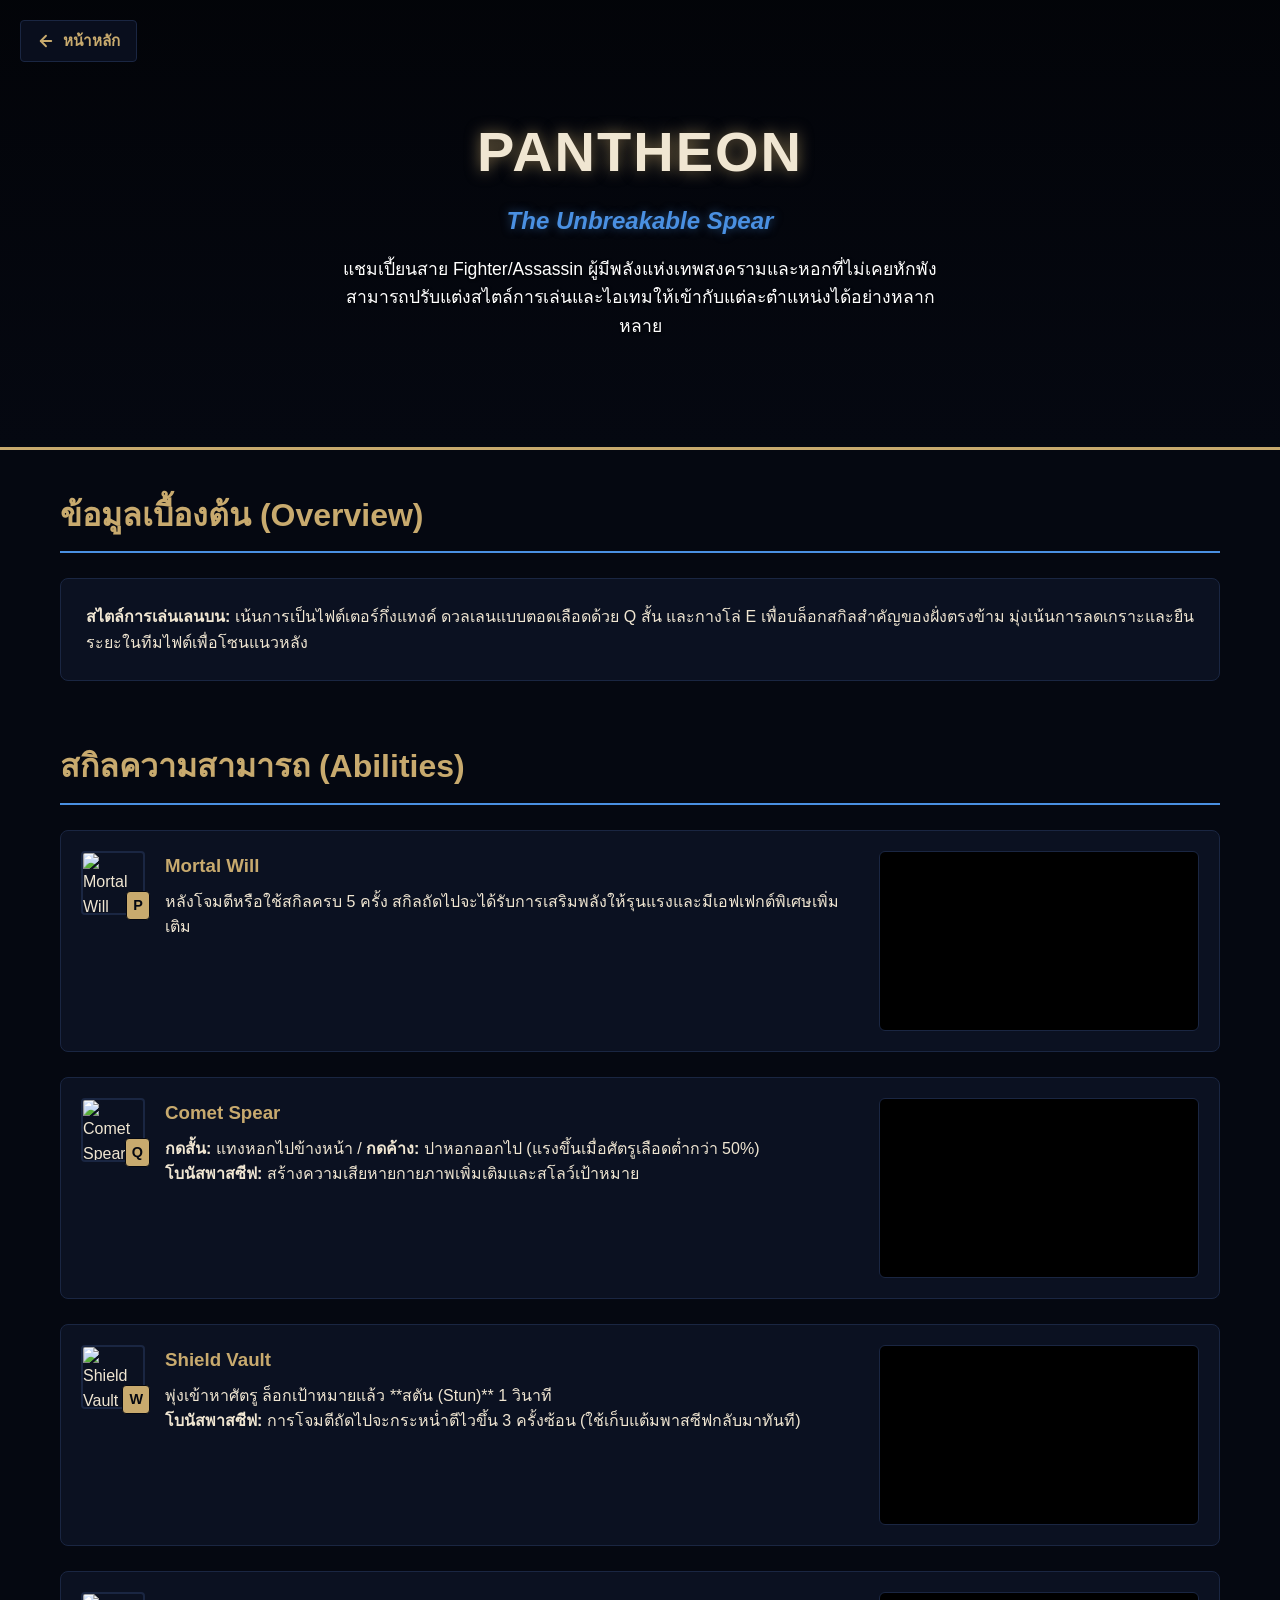
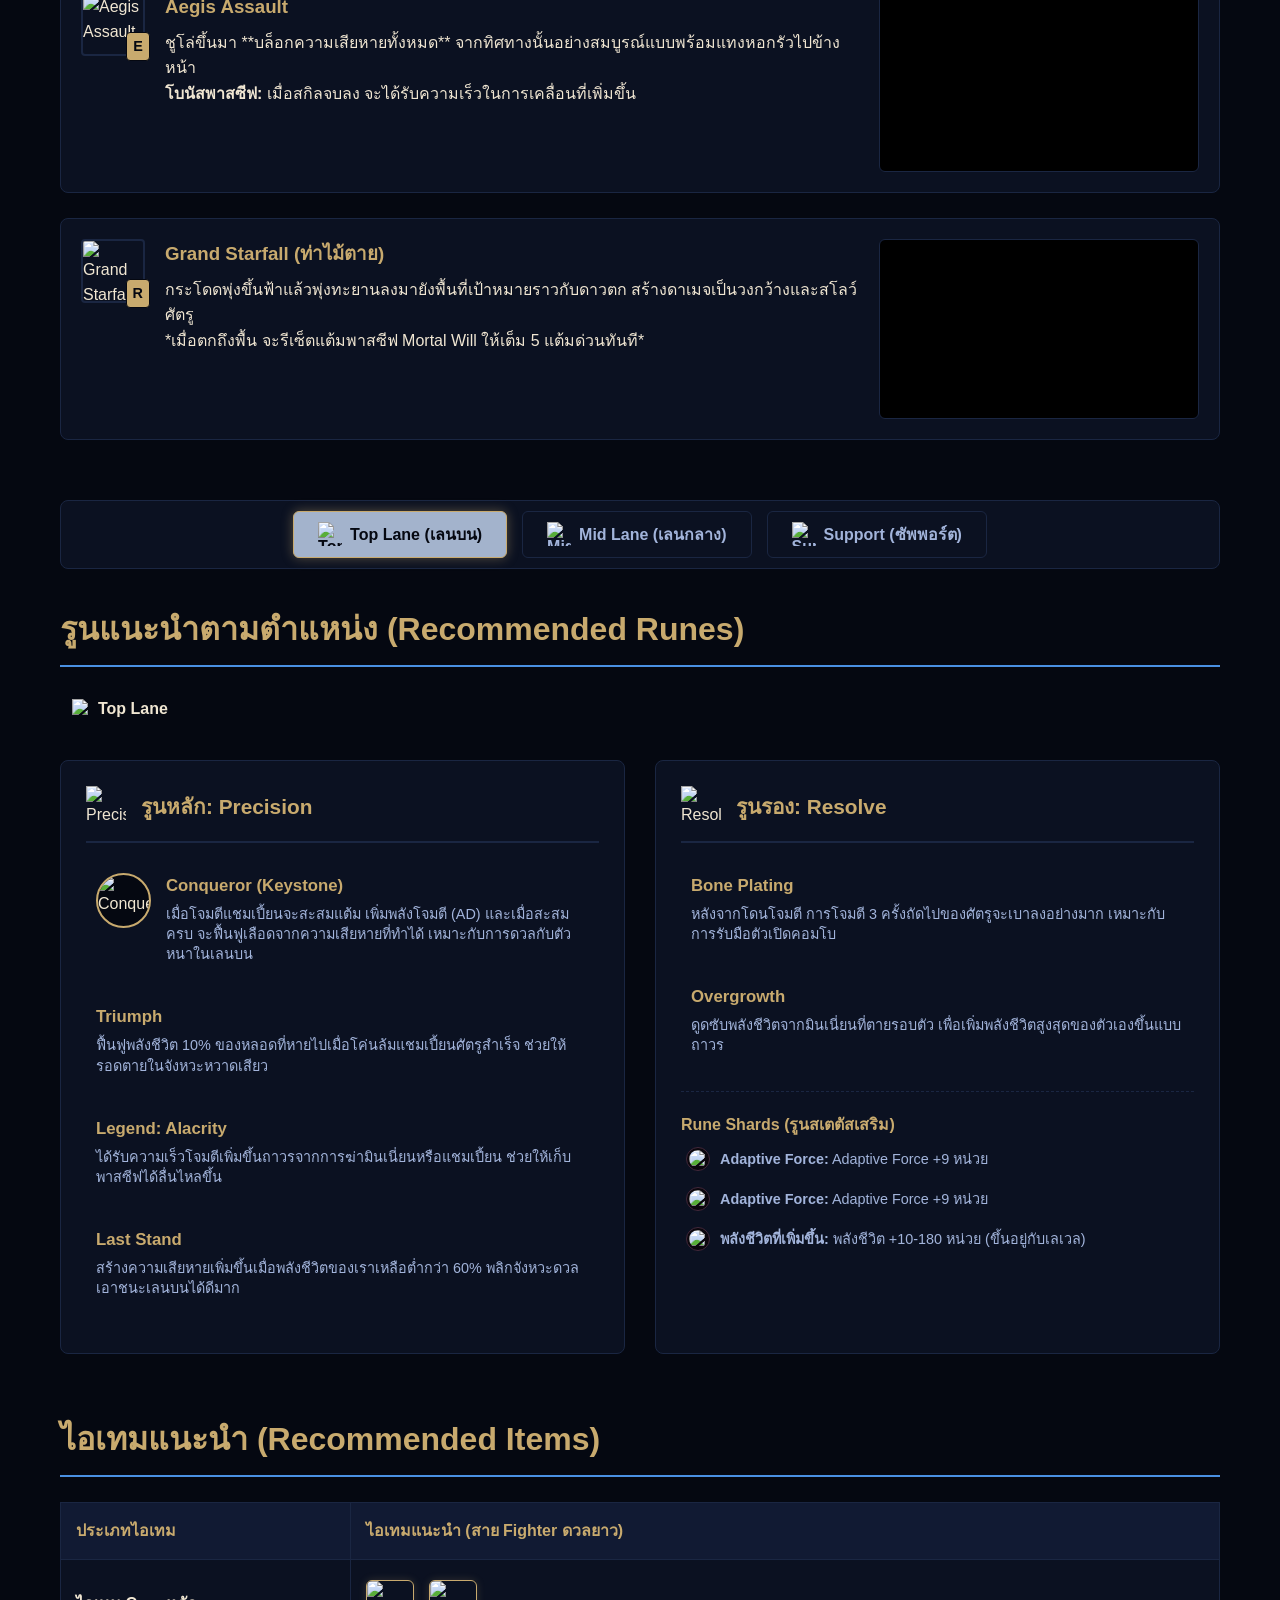
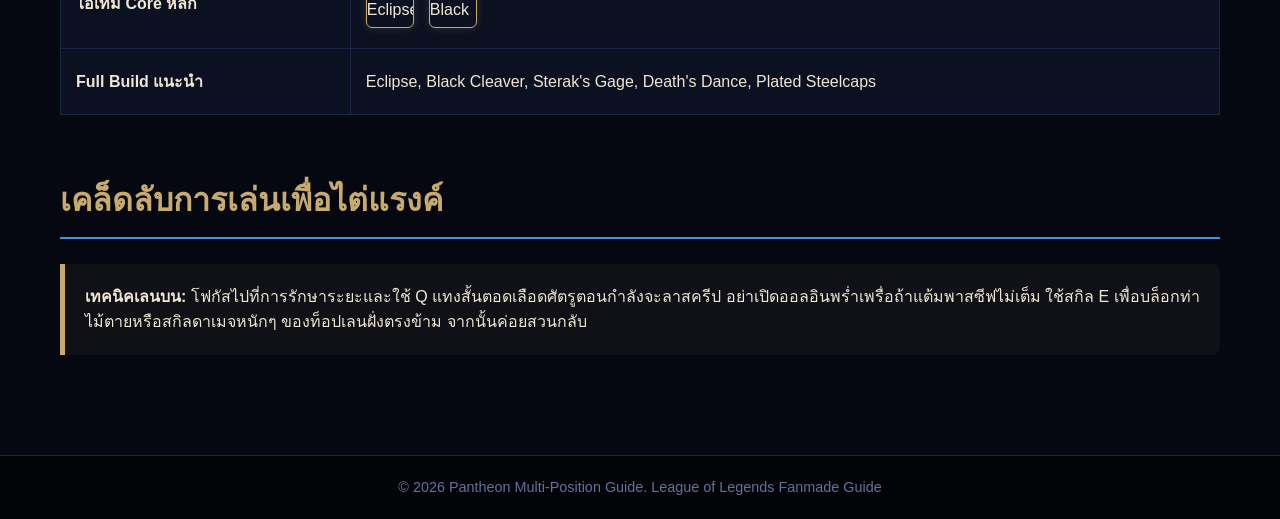
==== Pantheon-guide.html @ dbb1218e "Add files via upload" ====
<!DOCTYPE html>
<html lang="th">

<head>
    <meta charset="UTF-8">
    <meta name="viewport" content="width=device-width, initial-scale=1.0">
    <title>Pantheon Guide | คู่มือแชมเปี้ยน The Unbreakable Spear</title>
    <style>
        /* ล้างค่าเริ่มต้นและตั้งค่าฟอนต์ */
        * {
            margin: 0;
            padding: 0;
            box-sizing: border-box;
            font-family: 'Segoe UI', Tahoma, Geneva, Verdana, sans-serif;
        }

        body {
            background-color: #050811;
            color: #f0e6d2;
            line-height: 1.6;
        }

        /* ส่วนหัว (Header) - ใช้ภาพและธีมของ Pantheon */
        header {
            background: linear-gradient(rgba(0, 0, 0, 0.5), rgba(5, 8, 17, 1)), url('https://ddragon.leagueoflegends.com/cdn/img/champion/splash/Pantheon_0.jpg') no-repeat center center/cover;
            height: 450px;
            display: flex;
            flex-direction: column;
            justify-content: center;
            align-items: center;
            text-align: center;
            color: #ffffff;
            border-bottom: 3px solid #c8aa6e;
            padding: 20px;
        }

        header h1 {
            font-size: 3.5rem;
            color: #f0e6d2;
            text-transform: uppercase;
            margin-bottom: 5px;
            text-shadow: 0px 0px 15px rgba(200, 170, 110, 0.6);
            letter-spacing: 2px;
        }

        header .subtitle {
            font-size: 1.5rem;
            color: #4a90e2;
            margin-bottom: 15px;
            font-style: italic;
            font-weight: bold;
            text-shadow: 0px 0px 10px rgba(74, 144, 226, 0.5);
        }

        header p {
            font-size: 1.1rem;
            max-width: 600px;
            text-shadow: 1px 1px 3px rgba(0, 0, 0, 0.8);
        }

        /* ส่วนเนื้อหาหลัก */
        .container {
            max-width: 1200px;
            margin: 0 auto;
            padding: 40px 20px;
        }

        section {
            margin-bottom: 60px;
        }

        h2 {
            color: #c8aa6e;
            border-bottom: 2px solid #4a90e2;
            padding-bottom: 10px;
            margin-bottom: 25px;
            font-size: 2rem;
        }

        /* ปุ่มเลือกตำแหน่ง (Lane Tabs) */
        .lane-tabs {
            display: flex;
            justify-content: center;
            gap: 15px;
            margin-bottom: 35px;
            background-color: #0b1121;
            padding: 10px;
            border-radius: 8px;
            border: 1px solid #1a2642;
        }

        .tab-btn {
            background: none;
            border: 1px solid #1a2642;
            color: #a2b4db;
            padding: 10px 24px;
            font-size: 1rem;
            font-weight: bold;
            border-radius: 6px;
            cursor: pointer;
            transition: all 0.3s ease;
            display: flex;
            align-items: center;
            gap: 8px;
        }

        .tab-btn:hover {
            border-color: #c8aa6e;
            color: #f0e6d2;
            background-color: rgba(200, 170, 110, 0.05);
        }

        .tab-btn.active {
            background-color: #a3b3cc;
            color: #050811;
            border-color: #c8aa6e;
            box-shadow: 0 0 12px rgba(200, 170, 110, 0.4);
        }

        /* ควบคุมการแสดงผลเนื้อหาแต่ละตำแหน่ง */
        .position-content {
            display: none;
        }

        .position-content.active {
            display: block;
            animation: fadeIn 0.4s ease-in-out;
        }

        @keyframes fadeIn {
            from {
                opacity: 0;
                transform: translateY(10px);
            }

            to {
                opacity: 1;
                transform: translateY(0);
            }
        }

        /* สรุปข้อมูลแชมเปี้ยน */
        .intro-box {
            background-color: #0b1121;
            border: 1px solid #1a2642;
            border-radius: 8px;
            padding: 25px;
            margin-bottom: 40px;
        }

        /* รายละเอียดสกิล (Skills) */
        .skill-list {
            display: flex;
            flex-direction: column;
            gap: 25px;
        }

        .skill-card {
            background-color: #0b1121;
            border: 1px solid #1a2642;
            border-radius: 8px;
            padding: 20px;
            display: flex;
            flex-direction: column;
            gap: 20px;
            transition: all 0.3s ease;
            cursor: pointer;
        }

        @media (min-width: 768px) {
            .skill-card {
                flex-direction: row;
                align-items: flex-start;
            }
        }

        .skill-card:hover {
            border-color: #c8aa6e;
            background-color: #111a33;
        }

        .skill-header {
            display: flex;
            gap: 15px;
            align-items: center;
            align-self: flex-start;
        }

        .skill-icon-wrap {
            position: relative;
            flex-shrink: 0;
        }

        .skill-icon {
            width: 64px;
            height: 64px;
            border-radius: 4px;
            border: 2px solid #1a2642;
            display: block;
        }

        .skill-key {
            position: absolute;
            bottom: -5px;
            right: -5px;
            background-color: #c8aa6e;
            color: #050811;
            font-weight: bold;
            padding: 2px 6px;
            border-radius: 4px;
            font-size: 0.9rem;
            min-width: 24px;
            text-align: center;
            border: 1px solid #050811;
        }

        .skill-info {
            flex: 1;
        }

        .skill-info h3 {
            color: #c8aa6e;
            margin-bottom: 8px;
        }

        /* ส่วนแสดงวิดีโอสกิล */
        .skill-video-container {
            width: 100%;
            max-width: 100%;
            border-radius: 6px;
            overflow: hidden;
            border: 1px solid #1a2642;
            aspect-ratio: 16 / 9;
            background-color: #000;
            transition: border-color 0.3s;
        }

        .skill-card:hover .skill-video-container {
            border-color: #c8aa6e;
        }

        @media (min-width: 768px) {
            .skill-video-container {
                width: 320px;
                max-width: 320px;
                flex-shrink: 0;
            }
        }

        .skill-video-container video {
            width: 100%;
            height: 100%;
            object-fit: cover;
            display: block;
        }

        /* การจัดระเบียบหน้าแยกรูน */
        .rune-position-header {
            margin-bottom: 20px;
        }

        /* จัดการให้ตัว Badge แสดงผลแบบยืดหยุ่น (Flexbox) เพื่อให้ไอคอนกับข้อความอยู่กึ่งกลางกัน */
        .lane-badge {
            display: inline-flex;
            align-items: center;
            gap: 6px;
            /* ระยะห่างระหว่างรูปไอคอนกับข้อความ */
            padding: 4px 12px;
            /* เพิ่มพื้นที่รอบๆ ให้ดูเป็น Badge สวยงาม */
            border-radius: 4px;
            /* ปรับความโค้งมนของ Badge */
            /* ... สไตล์เดิมของคุณ เช่น background-color หรือ border ... */
        }

        /* ควบคุมขนาดรูปไอคอนตำแหน่ง */
        .badge-icon {
            width: 20px;
            /* ปรับขนาดใหญ่-เล็กของไอคอนตามความเหมาะสม */
            height: 20px;
            object-fit: contain;
            display: inline-block;
        }

        .tab-btn {
            display: inline-flex;
            align-items: center;
            gap: 8px;
            /* เว้นระยะห่างระหว่างไอคอนกับตัวหนังสือ */
            /* ... สไตล์เดิมของคุณ ... */
        }

        .lane-icon {
            width: 24px;
            /* ปรับขนาดใหญ่-เล็กตามชอบ */
            height: 24px;
            object-fit: contain;
            /* ถ้าปุ่ม active หรือ hover แล้วอยากให้ไอคอนเปลี่ยนสี/เรืองแสง สามารถใส่ filter เพิ่มได้ */
        }

        .rune-flex-layout {
            display: flex;
            flex-direction: column;
            gap: 30px;
        }

        @media (min-width: 992px) {
            .rune-flex-layout {
                flex-direction: row;
            }
        }

        .rune-tree {
            flex: 1;
            background-color: #0b1121;
            border: 1px solid #1a2642;
            border-radius: 8px;
            padding: 25px;
        }

        .tree-header {
            display: flex;
            align-items: center;
            gap: 15px;
            border-bottom: 2px solid #1a2642;
            padding-bottom: 15px;
            margin-bottom: 20px;
        }

        .tree-icon {
            width: 40px;
            height: 40px;
        }

        .tree-header h3 {
            color: #c8aa6e;
            font-size: 1.3rem;
        }

        .rune-row {
            display: flex;
            gap: 15px;
            align-items: flex-start;
            margin-bottom: 20px;
            padding: 10px;
            border-radius: 6px;
            transition: background 0.2s;
        }

        .rune-row:hover {
            background-color: #152244;
        }

        .rune-icon {
            width: 45px;
            height: 45px;
            flex-shrink: 0;
            border-radius: 50%;
            background-color: #050811;
            border: 1px solid #1a2642;
        }

        .rune-icon.big {
            width: 55px;
            height: 55px;
            border: 2px solid #c8aa6e;
        }

        .rune-detail strong {
            color: #c8aa6e;
            font-size: 1.05rem;
            display: block;
            margin-bottom: 4px;
        }

        .rune-detail p {
            font-size: 0.9rem;
            color: #a2b4db;
            line-height: 1.4;
        }

        .shards-box {
            margin-top: 25px;
            padding-top: 20px;
            border-top: 1px dashed #1a2642;
        }

        .shards-box h4 {
            color: #c8aa6e;
            margin-bottom: 10px;
            font-size: 1rem;
        }

        .shards-box ul {
            list-style: none;
            padding-left: 5px;
            margin-top: 10px;
        }

        .shards-box li {
            font-size: 0.9rem;
            color: #a2b4db;
            margin-bottom: 6px;
        }

        /* ตารางไอเทมแนะนำ */
        table {
            width: 100%;
            border-collapse: collapse;
            margin-top: 20px;
            background-color: #0b1121;
        }

        th,
        td {
            padding: 15px;
            text-align: left;
            border: 1px solid #1a2642;
        }

        th {
            background-color: #111a33;
            color: #c8aa6e;
        }

        tr:hover {
            background-color: #152244;
        }

        .item-display-flex {
            display: flex;
            gap: 15px;
            flex-wrap: wrap;
            padding: 5px 0;
        }

        .item-img-wrap {
            position: relative;
            display: inline-block;
            flex-shrink: 0;
        }

        .item-img {
            width: 48px;
            height: 48px;
            border-radius: 6px;
            border: 1px solid #c8aa6e;
            display: block;
            box-shadow: 0 0 8px rgba(200, 170, 110, 0.2);
            cursor: pointer;
        }

        /* โครงสร้าง Tooltip ไอเทม */
        .item-img-wrap .tooltip-box {
            position: absolute;
            bottom: 135%;
            left: 50%;
            transform: translateX(-50%) scale(0.9);
            background-color: #111a33;
            color: #f0e6d2;
            padding: 12px;
            border-radius: 6px;
            border: 1px solid #c8aa6e;
            font-size: 0.85rem;
            width: 290px;
            text-align: left;
            box-shadow: 0px 5px 15px rgba(0, 0, 0, 0.7);
            opacity: 0;
            pointer-events: none;
            transition: all 0.2s cubic-bezier(0.175, 0.885, 0.32, 1.275);
            z-index: 10;
        }

        .item-img-wrap .tooltip-box::before {
            content: "";
            position: absolute;
            top: 100%;
            left: 50%;
            transform: translateX(-50%);
            border-width: 6px;
            border-style: solid;
            border-color: #c8aa6e transparent transparent transparent;
        }

        .item-img-wrap:hover .tooltip-box {
            opacity: 1;
            transform: translateX(-50%) scale(1);
        }

        /* ส่วนหัวภายใน Tooltip */
        .tooltip-header {
            display: flex;
            align-items: center;
            gap: 10px;
            border-bottom: 1px solid #1a2642;
            padding-bottom: 8px;
            margin-bottom: 8px;
        }

        .tooltip-item-img {
            width: 32px;
            height: 32px;
            border-radius: 4px;
            border: 1px solid #c8aa6e;
        }

        .tooltip-header strong {
            color: #c8aa6e;
            font-size: 1rem;
        }

        .tooltip-body ul {
            list-style: none;
            margin: 4px 0 10px 0;
            color: #a2b4db;
        }

        .stats-title,
        .effect-title {
            color: #c8aa6e;
            font-weight: bold;
            display: block;
        }

        .tooltip-body p {
            margin-top: 4px;
            font-size: 0.8rem;
            line-height: 1.4;
            color: #f0e6d2;
        }

        /* กล่องเทคนิคการเล่น */
        .tips-box {
            background-color: rgba(200, 170, 110, 0.05);
            border-left: 5px solid #c8aa6e;
            padding: 20px;
            margin-top: 20px;
            border-radius: 0 8px 8px 0;
        }

        .tips-box ul {
            list-style-position: inside;
            margin-top: 10px;
        }

        .tips-box li {
            margin-bottom: 8px;
        }

        /* ส่วนท้าย (Footer) */
        footer {
            background-color: #020408;
            text-align: center;
            padding: 20px;
            color: #61739c;
            font-size: 0.9rem;
            border-top: 1px solid #1a2642;
        }

        .back-to-home {
            position: absolute;
            top: 20px;
            left: 20px;
            display: flex;
            align-items: center;
            gap: 8px;
            text-decoration: none;
            color: #c8aa6e;
            background-color: rgba(11, 17, 33, 0.85);
            padding: 8px 16px;
            border: 1px solid #1a2642;
            border-radius: 4px;
            font-size: 0.95rem;
            font-weight: bold;
            transition: all 0.3s cubic-bezier(0.25, 0.8, 0.25, 1);
            z-index: 100;
            backdrop-filter: blur(4px);
        }

        .back-to-home svg {
            width: 18px;
            height: 18px;
            transition: transform 0.3s ease;
        }

        .back-to-home:hover {
            color: #f0e6d2;
            border-color: #c8aa6e;
            background-color: rgba(21, 34, 68, 0.5);
            box-shadow: 0 0 12px rgba(200, 170, 110, 0.5);
        }

        .back-to-home:hover svg {
            transform: translateX(-5px);
        }

        @media (max-width: 480px) {
            .back-to-home {
                top: 15px;
                left: 15px;
                padding: 6px 12px;
                font-size: 0.85rem;
            }

            .back-to-home span {
                display: none;
            }
        }
    </style>
</head>

<body>

    <a href="index.html" class="back-to-home" title="กลับสู่หน้าหลัก">
        <svg xmlns="http://www.w3.org/2000/svg" viewBox="0 0 24 24" fill="none" stroke="currentColor" stroke-width="2.5"
            stroke-linecap="round" stroke-linejoin="round">
            <line x1="19" y1="12" x2="5" y2="12"></line>
            <polyline points="12 19 5 12 12 5"></polyline>
        </svg>
        <span>หน้าหลัก</span>
    </a>

    <header>
        <h1>Pantheon</h1>
        <div class="subtitle">The Unbreakable Spear</div>
        <p>แชมเปี้ยนสาย Fighter/Assassin ผู้มีพลังแห่งเทพสงครามและหอกที่ไม่เคยหักพัง
            สามารถปรับแต่งสไตล์การเล่นและไอเทมให้เข้ากับแต่ละตำแหน่งได้อย่างหลากหลาย
        </p>
    </header>

    <div class="container">

        <section id="overview">
            <h2>ข้อมูลเบื้องต้น (Overview)</h2>
            <div class="intro-box">
                <div id="overview-top" class="position-content active">
                    <p><strong>สไตล์การเล่นเลนบน:</strong> เน้นการเป็นไฟต์เตอร์กึ่งแทงค์ ดวลเลนแบบตอดเลือดด้วย Q สั้น
                        และกางโล่ E เพื่อบล็อกสกิลสำคัญของฝั่งตรงข้าม
                        มุ่งเน้นการลดเกราะและยืนระยะในทีมไฟต์เพื่อโซนแนวหลัง</p>
                </div>
                <div id="overview-mid" class="position-content">
                    <p><strong>สไตล์การเล่นเลนกลาง:</strong> เน้นการเป็นแอสซาซินระเบิดพลังเบิรสต์ (Burst Damage)
                        ทำคอมโบออลอินทีเดียวให้ศัตรูตายทันที และเน้นดันเลนไวเพื่อใช้ท่าไม้ตาย R
                        โดดโรมนิ่งไปช่วยไฟต์ที่เลนบนหรือเลนล่างอย่างรวดเร็ว</p>
                </div>
                <div id="overview-support" class="position-content">
                    <p><strong>สไตล์การเล่นตำแหน่งป่า:</strong> เน้นการแก๊ง (Gank) ที่มีประสิทธิภาพสูงมากด้วยคอมโบ Flash
                        + W ล็อกเป้าหมายที่แน่นอน และใช้ท่าไม้ตาย R
                        เดินทางข้ามป่าไปทำจังหวะสวนกลับหรือดักฆ่าศัตรูที่ดันเลนสูง</p>
                </div>
            </div>
        </section>

        <section id="skills">
            <h2>สกิลความสามารถ (Abilities)</h2>
            <div class="skill-list">
                <div class="skill-card">
                    <div class="skill-header">
                        <div class="skill-icon-wrap">
                            <img src="https://ddragon.leagueoflegends.com/cdn/14.1.1/img/passive/Pantheon_Passive.png"
                                alt="Mortal Will" class="skill-icon">
                            <div class="skill-key">P</div>
                        </div>
                    </div>
                    <div class="skill-info">
                        <h3>Mortal Will</h3>
                        <p>หลังโจมตีหรือใช้สกิลครบ 5 ครั้ง
                            สกิลถัดไปจะได้รับการเสริมพลังให้รุนแรงและมีเอฟเฟกต์พิเศษเพิ่มเติม</p>
                    </div>
                    <div class="skill-video-container">
                        <video autoplay loop muted playsinline>
                            <source
                                src="https://d28xe8vt774jo5.cloudfront.net/champion-abilities/0080/ability_0080_P1.mp4"
                                type="video/mp4">
                        </video>
                    </div>
                </div>
                <div class="skill-card">
                    <div class="skill-header">
                        <div class="skill-icon-wrap">
                            <img src="https://ddragon.leagueoflegends.com/cdn/14.1.1/img/spell/PantheonQ.png"
                                alt="Comet Spear" class="skill-icon">
                            <div class="skill-key">Q</div>
                        </div>
                    </div>
                    <div class="skill-info">
                        <h3>Comet Spear</h3>
                        <p><strong>กดสั้น:</strong> แทงหอกไปข้างหน้า / <strong>กดค้าง:</strong> ปาหอกออกไป
                            (แรงขึ้นเมื่อศัตรูเลือดต่ำกว่า 50%)<br><strong>โบนัสพาสซีฟ:</strong>
                            สร้างความเสียหายกายภาพเพิ่มเติมและสโลว์เป้าหมาย</p>
                    </div>
                    <div class="skill-video-container">
                        <video autoplay loop muted playsinline>
                            <source
                                src="https://d28xe8vt774jo5.cloudfront.net/champion-abilities/0080/ability_0080_Q1.mp4"
                                type="video/mp4">
                        </video>
                    </div>
                </div>
                <div class="skill-card">
                    <div class="skill-header">
                        <div class="skill-icon-wrap">
                            <img src="https://ddragon.leagueoflegends.com/cdn/14.1.1/img/spell/PantheonW.png"
                                alt="Shield Vault" class="skill-icon">
                            <div class="skill-key">W</div>
                        </div>
                    </div>
                    <div class="skill-info">
                        <h3>Shield Vault</h3>
                        <p>พุ่งเข้าหาศัตรู ล็อกเป้าหมายแล้ว **สตัน (Stun)** 1 วินาที<br><strong>โบนัสพาสซีฟ:</strong>
                            การโจมตีถัดไปจะกระหน่ำตีไวขึ้น 3 ครั้งซ้อน (ใช้เก็บแต้มพาสซีฟกลับมาทันที)</p>
                    </div>
                    <div class="skill-video-container">
                        <video autoplay loop muted playsinline>
                            <source
                                src="https://d28xe8vt774jo5.cloudfront.net/champion-abilities/0080/ability_0080_W1.mp4"
                                type="video/mp4">
                        </video>
                    </div>
                </div>
                <div class="skill-card">
                    <div class="skill-header">
                        <div class="skill-icon-wrap">
                            <img src="https://ddragon.leagueoflegends.com/cdn/14.1.1/img/spell/PantheonE.png"
                                alt="Aegis Assault" class="skill-icon">
                            <div class="skill-key">E</div>
                        </div>
                    </div>
                    <div class="skill-info">
                        <h3>Aegis Assault</h3>
                        <p>ชูโล่ขึ้นมา **บล็อกความเสียหายทั้งหมด**
                            จากทิศทางนั้นอย่างสมบูรณ์แบบพร้อมแทงหอกรัวไปข้างหน้า<br><strong>โบนัสพาสซีฟ:</strong>
                            เมื่อสกิลจบลง จะได้รับความเร็วในการเคลื่อนที่เพิ่มขึ้น</p>
                    </div>
                    <div class="skill-video-container">
                        <video autoplay loop muted playsinline>
                            <source
                                src="https://d28xe8vt774jo5.cloudfront.net/champion-abilities/0080/ability_0080_E1.mp4"
                                type="video/mp4">
                        </video>
                    </div>
                </div>
                <div class="skill-card">
                    <div class="skill-header">
                        <div class="skill-icon-wrap">
                            <img src="https://ddragon.leagueoflegends.com/cdn/14.1.1/img/spell/PantheonR.png"
                                alt="Grand Starfall" class="skill-icon">
                            <div class="skill-key">R</div>
                        </div>
                    </div>
                    <div class="skill-info">
                        <h3>Grand Starfall (ท่าไม้ตาย)</h3>
                        <p>กระโดดพุ่งขึ้นฟ้าแล้วพุ่งทะยานลงมายังพื้นที่เป้าหมายราวกับดาวตก
                            สร้างดาเมจเป็นวงกว้างและสโลว์ศัตรู<br>*เมื่อตกถึงพื้น จะรีเซ็ตแต้มพาสซีฟ Mortal Will ให้เต็ม
                            5 แต้มด่วนทันที*</p>
                    </div>
                    <div class="skill-video-container">
                        <video autoplay loop muted playsinline>
                            <source
                                src="https://d28xe8vt774jo5.cloudfront.net/champion-abilities/0080/ability_0080_R1.mp4"
                                type="video/mp4">
                        </video>
                    </div>
                </div>
            </div>
        </section>

        <div class="lane-tabs">
            <button class="tab-btn active" onclick="switchPosition('top')">
                <img src="https://wiki.leagueoflegends.com/en-us/images/thumb/Top_icon.png/120px-Top_icon.png?58442"
                    alt="Top Lane" class="lane-icon">
                Top Lane (เลนบน)
            </button>
            <button class="tab-btn" onclick="switchPosition('mid')">
                <img src="https://wiki.leagueoflegends.com/en-us/images/thumb/Middle_icon.png/120px-Middle_icon.png?fa3f0"
                    alt="Mid Lane" class="lane-icon">
                Mid Lane (เลนกลาง)
            </button>
            <button class="tab-btn" onclick="switchPosition('support')">
                <img src="https://wiki.leagueoflegends.com/en-us/images/thumb/Support_icon.png/120px-Support_icon.png?af1ff"
                    alt="Support" class="lane-icon">
                Support (ซัพพอร์ต)
            </button>
        </div>

        <section id="runes">
            <h2>รูนแนะนำตามตำแหน่ง (Recommended Runes)</h2>

            <div id="runes-top" class="runes-container position-content active">
                <div class="rune-position-header">
                    <span class="lane-badge top-badge">
                        <img src="https://wiki.leagueoflegends.com/en-us/images/thumb/Top_icon.png/120px-Top_icon.png?58442"
                            alt="Top Lane Icon" class="badge-icon">
                        <strong>Top Lane</strong>
                    </span>
                </div>
                <div class="rune-flex-layout">
                    <div class="rune-tree main-tree">
                        <div class="tree-header">
                            <img src="https://ddragon.leagueoflegends.com/cdn/img/perk-images/Styles/7201_Precision.png"
                                alt="Precision" class="tree-icon">
                            <h3>รูนหลัก: Precision</h3>
                        </div>
                        <div class="rune-row keystone">
                            <img src="https://ddragon.leagueoflegends.com/cdn/img/perk-images/Styles/Precision/Conqueror/Conqueror.png"
                                alt="Conqueror" class="rune-icon big">
                            <div class="rune-detail">
                                <strong>Conqueror (Keystone)</strong>
                                <p>เมื่อโจมตีแชมเปี้ยนจะสะสมแต้ม เพิ่มพลังโจมตี (AD) และเมื่อสะสมครบ
                                    จะฟื้นฟูเลือดจากความเสียหายที่ทำได้ เหมาะกับการดวลกับตัวหนาในเลนบน</p>
                            </div>
                        </div>
                        <div class="rune-row">
                            <div class="rune-detail"><strong>Triumph</strong>
                                <p>ฟื้นฟูพลังชีวิต 10% ของหลอดที่หายไปเมื่อโค่นล้มแชมเปี้ยนศัตรูสำเร็จ
                                    ช่วยให้รอดตายในจังหวะหวาดเสียว</p>
                            </div>
                        </div>
                        <div class="rune-row">
                            <div class="rune-detail"><strong>Legend: Alacrity</strong>
                                <p>ได้รับความเร็วโจมตีเพิ่มขึ้นถาวรจากการฆ่ามินเนี่ยนหรือแชมเปี้ยน
                                    ช่วยให้เก็บพาสซีฟได้ลื่นไหลขึ้น</p>
                            </div>
                        </div>
                        <div class="rune-row">
                            <div class="rune-detail"><strong>Last Stand</strong>
                                <p>สร้างความเสียหายเพิ่มขึ้นเมื่อพลังชีวิตของเราเหลือต่ำกว่า 60%
                                    พลิกจังหวะดวลเอาชนะเลนบนได้ดีมาก</p>
                            </div>
                        </div>
                    </div>
                    <div class="rune-tree sub-tree">
                        <div class="tree-header">
                            <img src="https://ddragon.leagueoflegends.com/cdn/img/perk-images/Styles/7204_Resolve.png"
                                alt="Resolve" class="tree-icon">
                            <h3>รูนรอง: Resolve</h3>
                        </div>
                        <div class="rune-row">
                            <div class="rune-detail"><strong>Bone Plating</strong>
                                <p>หลังจากโดนโจมตี การโจมตี 3 ครั้งถัดไปของศัตรูจะเบาลงอย่างมาก
                                    เหมาะกับการรับมือตัวเปิดคอมโบ</p>
                            </div>
                        </div>
                        <div class="rune-row">
                            <div class="rune-detail"><strong>Overgrowth</strong>
                                <p>ดูดซับพลังชีวิตจากมินเนี่ยนที่ตายรอบตัว เพื่อเพิ่มพลังชีวิตสูงสุดของตัวเองขึ้นแบบถาวร
                                </p>
                            </div>
                        </div>
                        <div class="shards-box">
                            <h4>Rune Shards (รูนสเตตัสเสริม)</h4>
                            <ul style="list-style: none; display: flex; flex-direction: column; gap: 10px;">
                                <li style="display: flex; align-items: center; gap: 10px;">
                                    <img src="https://ddragon.leagueoflegends.com/cdn/img/perk-images/StatMods/StatModsAdaptiveForceIcon.png"
                                        alt="Adaptive Force"
                                        style="width: 24px; height: 24px; background-color: #0b070d; border-radius: 50%; padding: 2px; border: 1px solid #42283b;">
                                    <span><strong>Adaptive Force:</strong> Adaptive Force +9 หน่วย</span>
                                </li>
                                <li style="display: flex; align-items: center; gap: 10px;">
                                    <img src="https://ddragon.leagueoflegends.com/cdn/img/perk-images/StatMods/StatModsAdaptiveForceIcon.png"
                                        alt="Adaptive Force"
                                        style="width: 24px; height: 24px; background-color: #0b070d; border-radius: 50%; padding: 2px; border: 1px solid #42283b;">
                                    <span><strong>Adaptive Force:</strong> Adaptive Force +9 หน่วย</span>
                                </li>
                                <li style="display: flex; align-items: center; gap: 10px;">
                                    <img src="https://cdn.mobalytics.gg/assets/lol/images/perks/5001.svg?v9" alt="Armor"
                                        style="width: 24px; height: 24px; background-color: #0b070d; border-radius: 50%; padding: 2px; border: 1px solid #42283b;">
                                    <span><strong>พลังชีวิตที่เพิ่มขึ้น:</strong> พลังชีวิต +10-180 หน่วย
                                        (ขึ้นอยู่กับเลเวล)</span>
                                </li>
                            </ul>
                        </div>
                    </div>
                </div>
            </div>

            <div id="runes-mid" class="runes-container position-content">
                <div class="rune-position-header">
                    <span class="lane-badge top-badge">
                        <img src="https://wiki.leagueoflegends.com/en-us/images/thumb/Middle_icon.png/120px-Middle_icon.png?fa3f0"
                            alt="Top Lane Icon" class="badge-icon">
                        <strong>Mid Lane</strong>
                    </span>
                </div>
                <div class="rune-flex-layout">
                    <div class="rune-tree main-tree">
                        <div class="tree-header">
                            <img src="https://ddragon.leagueoflegends.com/cdn/img/perk-images/Styles/7201_Precision.png"
                                alt="Precision" class="tree-icon">
                            <h3>รูนหลัก: Precision</h3>
                        </div>
                        <div class="rune-row keystone">
                            <img src="https://ddragon.leagueoflegends.com/cdn/img/perk-images/Styles/Precision/PressTheAttack/PressTheAttack.png"
                                alt="Press the Attack" class="rune-icon big">
                            <div class="rune-detail">
                                <strong>Press the Attack (Keystone)</strong>
                                <p>โจมตีปกติ 3 ครั้งซ้อนจะทำให้ศัตรูเปราะบางลงและโดนดาเมจแรงขึ้น คอมโบกับสกิล W
                                    เสริมพลังที่พุ่งไปกระหน่ำตี 3 ครั้งในพริบตาได้โหดที่สุด</p>
                            </div>
                        </div>
                        <div class="rune-row">
                            <div class="rune-detail"><strong>Triumph</strong>
                                <p>คืนเลือดและเงินเพื่อช่วยเซฟชีวิตหลังจากที่เราพุ่งเข้าไปล้วงฆ่าเมจหรือตัวบางในเลนกลางสำเร็จ
                                </p>
                            </div>
                        </div>
                        <div class="rune-row">
                            <div class="rune-detail"><strong>Coup de Grace</strong>
                                <p>สร้างดาเมจแรงขึ้น 8% ใส่ศัตรูที่เลือดต่ำกว่า 40% คอมโบพาสซีฟสกิล Q
                                    ที่จะคริติคอลเมื่อศัตรูเลือดต่ำกว่า 50%</p>
                            </div>
                        </div>
                    </div>
                    <div class="rune-tree sub-tree">
                        <div class="tree-header">
                            <img src="https://ddragon.leagueoflegends.com/cdn/img/perk-images/Styles/7200_Domination.png"
                                alt="Domination" class="tree-icon">
                            <h3>รูนรอง: Domination</h3>
                        </div>
                        <div class="rune-row">
                            <div class="rune-detail"><strong>Sudden Impact</strong>
                                <p>หลังจากใช้สกิลพุ่ง วาร์ป (สกิล W)
                                    จะได้รับพลังเจาะเกราะกะทันหันเพิ่มขึ้นทันทีเมื่อทำดาเมจสวนกลับ</p>
                            </div>
                        </div>
                        <div class="rune-row">
                            <div class="rune-detail"><strong>Treasure Hunter</strong>
                                <p>ได้รับเงินโบนัสมากขึ้นเมื่อจบคิลแชมเปี้ยนศัตรูไม่ซ้ำหน้ากัน
                                    เร่งเงินซื้อไอเทมเจาะเกราะมาสโนว์บอลเกม</p>
                            </div>
                        </div>
                        <div class="shards-box">
                            <h4>Rune Shards (รูนสเตตัสเสริม)</h4>
                            <ul style="list-style: none; display: flex; flex-direction: column; gap: 10px;">
                                <li style="display: flex; align-items: center; gap: 10px;">
                                    <img src="https://ddragon.leagueoflegends.com/cdn/img/perk-images/StatMods/StatModsAdaptiveForceIcon.png"
                                        alt="Adaptive Force"
                                        style="width: 24px; height: 24px; background-color: #0b070d; border-radius: 50%; padding: 2px; border: 1px solid #42283b;">
                                    <span><strong>Adaptive Force:</strong> Adaptive Force +9 หน่วย</span>
                                </li>
                                <li style="display: flex; align-items: center; gap: 10px;">
                                    <img src="https://ddragon.leagueoflegends.com/cdn/img/perk-images/StatMods/StatModsAdaptiveForceIcon.png"
                                        alt="Adaptive Force"
                                        style="width: 24px; height: 24px; background-color: #0b070d; border-radius: 50%; padding: 2px; border: 1px solid #42283b;">
                                    <span><strong>Adaptive Force:</strong> Adaptive Force +9 หน่วย</span>
                                </li>
                                <li style="display: flex; align-items: center; gap: 10px;">
                                    <img src="https://cdn.mobalytics.gg/assets/lol/images/perks/5001.svg?v9" alt="Armor"
                                        style="width: 24px; height: 24px; background-color: #0b070d; border-radius: 50%; padding: 2px; border: 1px solid #42283b;">
                                    <span><strong>พลังชีวิตที่เพิ่มขึ้น:</strong> พลังชีวิต +10-180 หน่วย
                                        (ขึ้นอยู่กับเลเวล)</span>
                                </li>
                            </ul>
                        </div>
                    </div>
                </div>
            </div>

            <div id="runes-support" class="runes-container position-content">
                <div class="rune-position-header">
                    <span class="lane-badge top-badge">
                        <img src="https://wiki.leagueoflegends.com/en-us/images/thumb/Support_icon.png/120px-Support_icon.png?af1ff"
                            alt="Top Lane Icon" class="badge-icon">
                        <strong>Support</strong>
                    </span>
                </div>
                <div class="rune-flex-layout">
                    <div class="rune-tree main-tree">
                        <div class="tree-header">
                            <img src="https://ddragon.leagueoflegends.com/cdn/img/perk-images/Styles/7201_Precision.png"
                                alt="Precision" class="tree-icon">
                            <h3>รูนหลัก: Precision</h3>
                        </div>
                        <div class="rune-row keystone">
                            <img src="https://ddragon.leagueoflegends.com/cdn/img/perk-images/Styles/Precision/PressTheAttack/PressTheAttack.png"
                                alt="Press the Attack" class="rune-icon big">
                            <div class="rune-detail">
                                <strong>Press the Attack (Keystone)</strong>
                                <p>คอมโบ W เปิดแก๊งเลนแล้วติดสถานะเปราะบางทันที
                                    จะช่วยให้เพื่อนร่วมเลนที่เราไปช่วยทำดาเมจซ้ำใส่ศัตรูตัวนั้นได้แรงและเร็วขึ้นมาก</p>
                            </div>
                        </div>
                        <div class="rune-row">
                            <div class="rune-detail"><strong>Triumph</strong>
                                <p>ช่วยฟื้นฟูเลือดเมื่อไฟต์ตบป่าฝั่งตรงข้าม หรือเมื่อไดฟ์ป้อมแก๊งแล้วเดินออก</p>
                            </div>
                        </div>
                        <div class="rune-row">
                            <div class="rune-detail"><strong>Legend: Alacrity</strong>
                                <p>ช่วยเพิ่มความเร็วโจมตี ทำให้ Pantheon
                                    ฟาร์มแคมป์ป่าเคลียร์มอนสเตอร์ได้ไวขึ้นในช่วงต้นเกม</p>
                            </div>
                        </div>
                    </div>
                    <div class="rune-tree sub-tree">
                        <div class="tree-header">
                            <img src="https://ddragon.leagueoflegends.com/cdn/img/perk-images/Styles/7202_Sorcery.png"
                                alt="Sorcery" class="tree-icon">
                            <h3>รูนรอง: Sorcery</h3>
                        </div>
                        <div class="rune-row">
                            <div class="rune-detail"><strong>Celerity</strong>
                                <p>เพิ่มผลโบนัสความเร็วเคลื่อนที่ทั้งหมดขึ้นอีก 7%
                                    ช่วยให้เดินเกมเดินไปกดปุ่มล็อกสตันแก๊งได้ง่ายและเร็วมาก</p>
                            </div>
                        </div>
                        <div class="rune-row">
                            <div class="rune-detail"><strong>Waterwalking</strong>
                                <p>วิ่งเร็วขึ้นและได้พลัง AD เพิ่มเมื่ออยู่ในแม่น้ำ ยอดเยี่ยมสำหรับการสลับฝั่งป่า
                                    เติมไฟต์แม่น้ำ และชิงมังกร</p>
                            </div>
                        </div>
                        <div class="shards-box">
                            <h4>Rune Shards (รูนสเตตัสเสริม)</h4>
                            <ul style="list-style: none; display: flex; flex-direction: column; gap: 10px;">
                                <li style="display: flex; align-items: center; gap: 10px;">
                                    <img src="https://ddragon.leagueoflegends.com/cdn/img/perk-images/StatMods/StatModsAdaptiveForceIcon.png"
                                        alt="Adaptive Force"
                                        style="width: 24px; height: 24px; background-color: #0b070d; border-radius: 50%; padding: 2px; border: 1px solid #42283b;">
                                    <span><strong>Adaptive Force:</strong> Adaptive Force +9 หน่วย</span>
                                </li>
                                <li style="display: flex; align-items: center; gap: 10px;">
                                    <img src="https://ddragon.leagueoflegends.com/cdn/img/perk-images/StatMods/StatModsAdaptiveForceIcon.png"
                                        alt="Adaptive Force"
                                        style="width: 24px; height: 24px; background-color: #0b070d; border-radius: 50%; padding: 2px; border: 1px solid #42283b;">
                                    <span><strong>Adaptive Force:</strong> Adaptive Force +9 หน่วย</span>
                                </li>
                                <li style="display: flex; align-items: center; gap: 10px;">
                                    <img src="https://cdn.mobalytics.gg/assets/lol/images/perks/5001.svg?v9" alt="Armor"
                                        style="width: 24px; height: 24px; background-color: #0b070d; border-radius: 50%; padding: 2px; border: 1px solid #42283b;">
                                    <span><strong>พลังชีวิตที่เพิ่มขึ้น:</strong> พลังชีวิต +10-180 หน่วย
                                        (ขึ้นอยู่กับเลเวล)</span>
                                </li>
                            </ul>
                        </div>
                    </div>
                </div>
            </div>
        </section>

        <section id="items">
            <h2>ไอเทมแนะนำ (Recommended Items)</h2>

            <div id="items-top" class="position-content active">
                <table>
                    <thead>
                        <tr>
                            <th style="width: 25%;">ประเภทไอเทม</th>
                            <th>ไอเทมแนะนำ (สาย Fighter ดวลยาว)</th>
                        </tr>
                    </thead>
                    <tbody>
                        <tr>
                            <td><strong>ไอเทม Core หลัก</strong></td>
                            <td>
                                <div class="item-display-flex">
                                    <div class="item-img-wrap">
                                        <img src="https://ddragon.leagueoflegends.com/cdn/14.1.1/img/item/6631.png"
                                            alt="Eclipse" class="item-img">
                                        <span class="tooltip-box">
                                            <div class="tooltip-header"><strong>Eclipse</strong></div>
                                            <p>ทำดาเมจเป็นเปอร์เซ็นต์เลือดพร้อมมอบโล่สั้น คูลดาวน์ไว
                                                เหมาะกับการเทรดเลนบนระยะยาว</p>
                                        </span>
                                    </div>
                                    <div class="item-img-wrap">
                                        <img src="https://ddragon.leagueoflegends.com/cdn/13.24.1/img/item/3071.png"
                                            alt="Black Cleaver" class="item-img">
                                        <span class="tooltip-box">
                                            <div class="tooltip-header"><strong>Black Cleaver</strong></div>
                                            <p>ลดเกราะศัตรูสูงสุด 24%
                                                และให้พลังชีวิตเพิ่มความอึดในการสู้กับแชมเปี้ยนแทงค์</p>
                                        </span>
                                    </div>
                                </div>
                            </td>
                        </tr>
                        <tr>
                            <td><strong>Full Build แนะนำ</strong></td>
                            <td>
                                <div class="item-display-flex">Eclipse, Black Cleaver, Sterak's Gage, Death's Dance,
                                    Plated Steelcaps</div>
                            </td>
                        </tr>
                    </tbody>
                </table>
            </div>

            <div id="items-mid" class="position-content">
                <table>
                    <thead>
                        <tr>
                            <th style="width: 25%;">ประเภทไอเทม</th>
                            <th>ไอเทมแนะนำ (สาย Assassin ระเบิดพลัง)</th>
                        </tr>
                    </thead>
                    <tbody>
                        <tr>
                            <td><strong>ไอเทม Core หลัก</strong></td>
                            <td>
                                <div class="item-display-flex">
                                    <div class="item-img-wrap">
                                        <img src="https://ddragon.leagueoflegends.com/cdn/14.1.1/img/item/6632.png"
                                            alt="Profane Hydra" class="item-img">
                                        <span class="tooltip-box">
                                            <div class="tooltip-header"><strong>Profane Hydra</strong></div>
                                            <p>ช่วยเคลียร์มินเนี่ยนเลนกลางได้ไวมากเพื่อหาจังหวะเดินโรมมิ่ง
                                                และเพิ่มดาเมจคอมโบเบิรสต์</p>
                                        </span>
                                    </div>
                                    <div class="item-img-wrap">
                                        <img src="https://ddragon.leagueoflegends.com/cdn/14.1.1/img/item/3134.png"
                                            alt="Youmuu's Ghostblade" class="item-img">
                                        <span class="tooltip-box">
                                            <div class="tooltip-header"><strong>Youmuu's Ghostblade</strong></div>
                                            <p>เพิ่มเจาะเกราะแบบ Lethality สูง
                                                และกดใช้เพื่อวิ่งไวขึ้นในการใช้ท่าไม้ตายเปิดแก๊งข้ามเลน</p>
                                        </span>
                                    </div>
                                </div>
                            </td>
                        </tr>
                        <tr>
                            <td><strong>Full Build แนะนำ</strong></td>
                            <td>
                                <div class="item-display-flex">Profane Hydra, Youmuu's Ghostblade, Edge of Night,
                                    Serylda's Grudge, Mercury's Treads</div>
                            </td>
                        </tr>
                    </tbody>
                </table>
            </div>

            <div id="items-support" class="position-content">
                <table>
                    <thead>
                        <tr>
                            <th style="width: 25%;">ประเภทไอเทม</th>
                            <th>ไอเทมแนะนำ (สายป่าเดินเกมแก๊ง)</th>
                        </tr>
                    </thead>
                    <tbody>
                        <tr>
                            <td><strong>ไอเทมป่าเริ่มต้น</strong></td>
                            <td>
                                <div class="item-display-flex">Scorchclaw Pup (สัตว์เลี้ยงป่าสีแดง
                                    เพิ่มสโลว์และการเผาไหม้)</div>
                            </td>
                        </tr>
                        <tr>
                            <td><strong>ไอเทม Core หลัก</strong></td>
                            <td>
                                <div class="item-display-flex">
                                    <div class="item-img-wrap">
                                        <img src="https://ddragon.leagueoflegends.com/cdn/14.1.1/img/item/6631.png"
                                            alt="Eclipse" class="item-img">
                                    </div>
                                    <div class="item-img-wrap">
                                        <img src="https://ddragon.leagueoflegends.com/cdn/14.1.1/img/item/3156.png"
                                            alt="Opportunity" class="item-img">
                                        <span class="tooltip-box">
                                            <div class="tooltip-header"><strong>Opportunity</strong></div>
                                            <p>มอบพลังเจาะเกราะสูงในการโจมตีครั้งแรกและวิ่งเร็วขึ้นหลังฆ่าศัตรูได้
                                                เหมาะกับการแก๊งล็อกคิล</p>
                                        </span>
                                    </div>
                                </div>
                            </td>
                        </tr>
                    </tbody>
                </table>
            </div>
        </section>

        <section id="tips">
            <h2>เคล็ดลับการเล่นเพื่อไต่แรงค์</h2>
            <div class="tips-box">
                <div id="tips-top" class="position-content active">
                    <p><strong>เทคนิคเลนบน:</strong> โฟกัสไปที่การรักษาระยะและใช้ Q
                        แทงสั้นตอดเลือดศัตรูตอนกำลังจะลาสครีป อย่าเปิดออลอินพร่ำเพรื่อถ้าแต้มพาสซีฟไม่เต็ม ใช้สกิล E
                        เพื่อบล็อกท่าไม้ตายหรือสกิลดาเมจหนักๆ ของท็อปเลนฝั่งตรงข้าม จากนั้นค่อยสวนกลับ</p>
                </div>
                <div id="tips-mid" class="position-content">
                    <p><strong>เทคนิคเลนกลาง:</strong> เมื่อเลเวล 6 ให้พยายามเคลียร์ครีปให้ไวที่สุด
                        จากนั้นเดินหลบเข้าหมอกดำเพื่อให้เลนอื่นระแวง ทันทีที่มีไฟต์ที่เลนล่างหรือป่า ให้กดท่าไม้ตาย R
                        ดิ่งพสุธาลงไปซ้อนทันที การตัดสินใจโรมมิ่งที่ไวจะช่วยให้เกมชนะง่ายขึ้น</p>
                </div>
                <div id="tips-support" class="position-content">
                    <p><strong>เทคนิคตำแหน่งซัพพอร์ต:</strong> อย่าโลภใช้ E เพื่อทำดาเมจ: สกิล E (Aegis Assault)
                        เป็นสกิลอมตะด้านหน้าเพียงสกิลเดียวของคุณ ในจังหวะ All-in ให้เก็บไว้ใช้หลังจากคุณกด W เปิดไปแล้ว
                        เพื่อบล็อกสกิลสวนกลับ (เช่น CC หรือดาเมจหนักๆ ของ ADC ศัตรู) แล้วค่อยๆ เดินถอยออกมา
                        ไม่จำเป็นต้องกดปล่อยดาเมจจังหวะสุดท้ายของ E เสมอไปหากมันทำให้คุณเสียตำแหน่ง</p>
                </div>
            </div>
        </section>

    </div>

    <footer>
        <p>© 2026 Pantheon Multi-Position Guide. League of Legends Fanmade Guide</p>
    </footer>

    <script>
        // ฟังก์ชันสำหรับสลับหน้าจอตามตำแหน่งเลน
        function switchPosition(pos) {
            // 1. จัดการคลาสของปุ่มแท็บ
            const buttons = document.querySelectorAll('.tab-btn');
            buttons.forEach(btn => btn.classList.remove('active'));

            // ค้นหาปุ่มที่กดแล้วเติมคลาส active
            event.currentTarget.classList.add('active');

            // 2. ซ่อนเนื้อหาตำแหน่งทั้งหมดก่อน
            const allContent = document.querySelectorAll('.position-content');
            allContent.forEach(content => content.classList.remove('active'));

            // 3. เปิดแสดงเฉพาะเนื้อหาของตำแหน่งที่เลือก
            document.getElementById(`overview-${pos}`).classList.add('active');
            document.getElementById(`runes-${pos}`).classList.add('active');
            document.getElementById(`items-${pos}`).classList.add('active');
            document.getElementById(`tips-${pos}`).classList.add('active');
        }

        // ระบบควบคุมวิดีโอเล่นอัตโนมัติเมื่อ Hover (เหมือนของเดิม)
        const skillCards = document.querySelectorAll('.skill-card');
        skillCards.forEach(card => {
            const video = card.querySelector('video');
            if (video) {
                video.loop = true;
                video.muted = true;
                video.play().catch(err => console.log("Autoplay active", err));

                card.addEventListener('mouseenter', () => {
                    video.currentTime = 0;
                    video.play().catch(err => console.log(err));
                });

                video.addEventListener('ended', () => {
                    video.currentTime = 0;
                    video.play().catch(error => console.log(error));
                });
            }
        });
    </script>

</body>

</html>
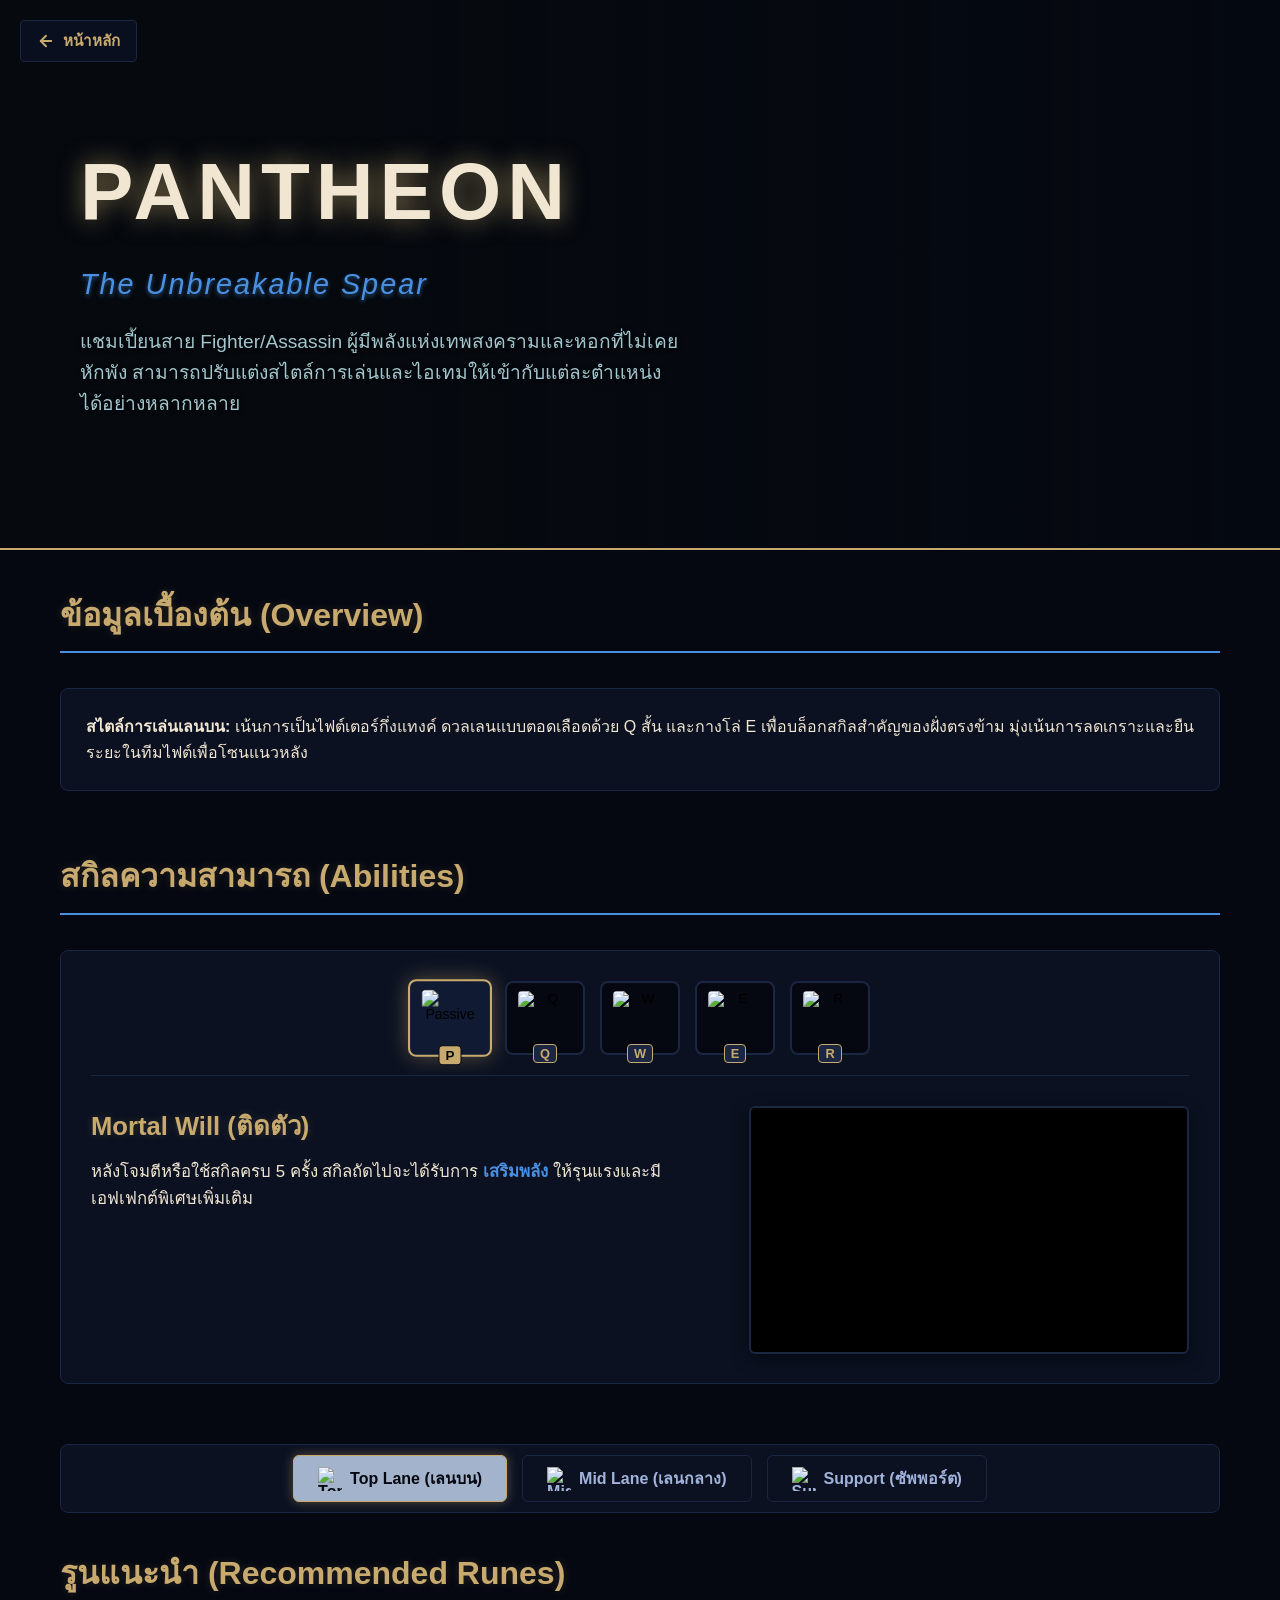
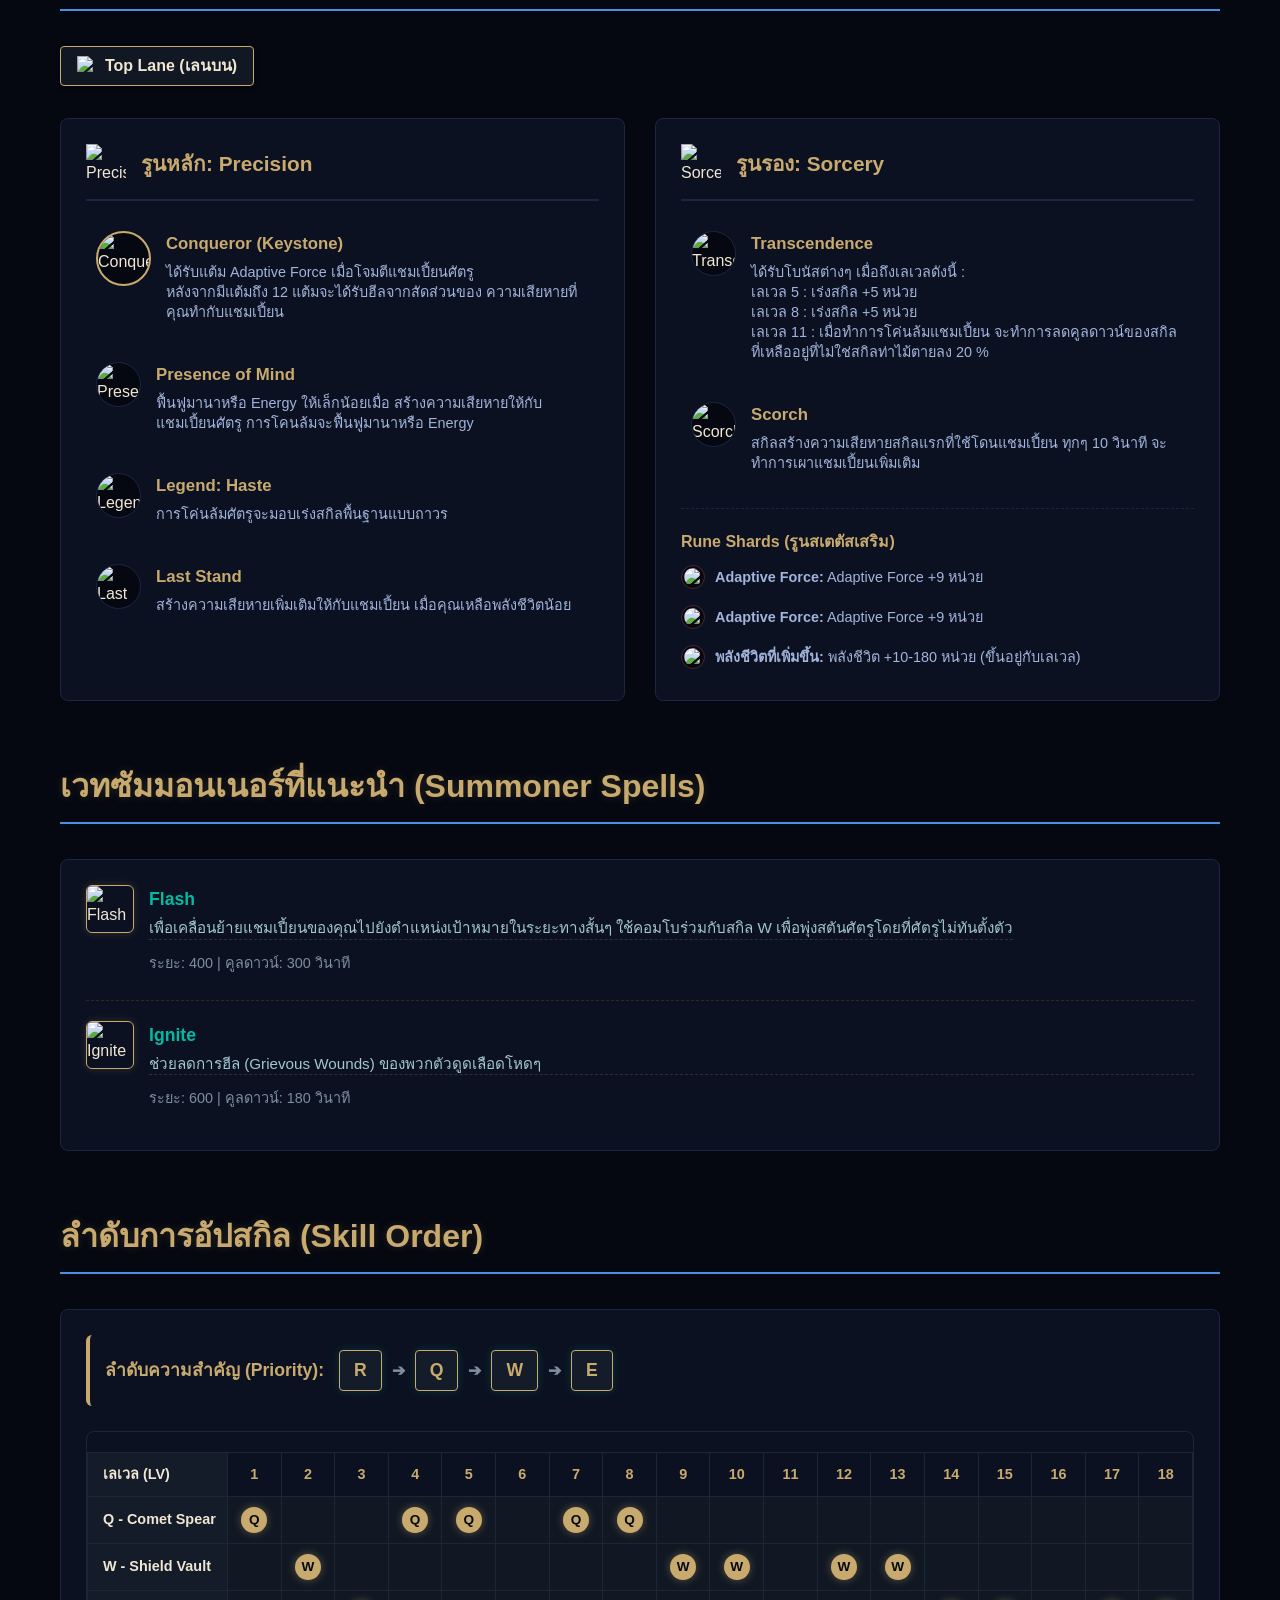
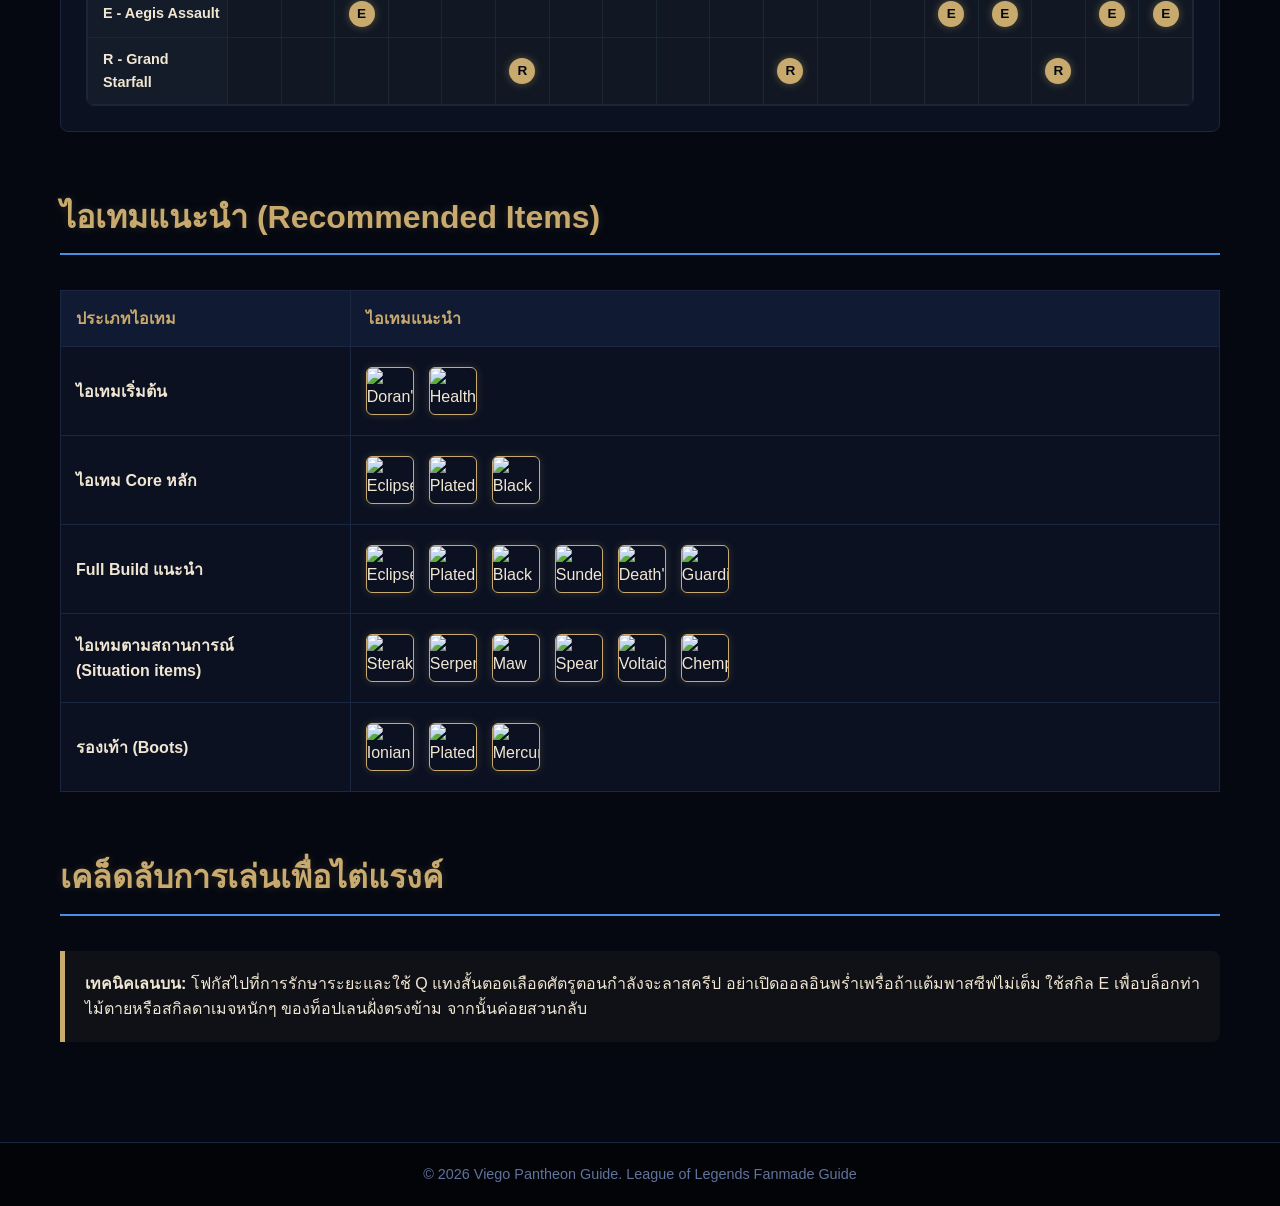
==== commit 87ac71b6: "First Commit" ====
--- a/Pantheon-guide.html
+++ b/Pantheon-guide.html
@@ -20,42 +20,82 @@
             line-height: 1.6;
         }
 
-        /* ส่วนหัว (Header) - ใช้ภาพและธีมของ Pantheon */
+        /* ปรับแต่ง Scrollbar */
+        ::-webkit-scrollbar {
+            width: 10px;
+        }
+
+        ::-webkit-scrollbar-track {
+            background: #060a0f;
+        }
+
+        ::-webkit-scrollbar-thumb {
+            background: #1c2735;
+            border: 2px solid #060a0f;
+            border-radius: 5px;
+        }
+
+        ::-webkit-scrollbar-thumb:hover {
+            background: #00bba3;
+        }
+
+        /* --- [1] อัปเกรด HERO SECTION --- */
         header {
-            background: linear-gradient(rgba(0, 0, 0, 0.5), rgba(5, 8, 17, 1)), url('https://ddragon.leagueoflegends.com/cdn/img/champion/splash/Pantheon_0.jpg') no-repeat center center/cover;
-            height: 450px;
+            position: relative;
+            height: 550px;
+            overflow: hidden;
             display: flex;
-            flex-direction: column;
-            justify-content: center;
             align-items: center;
-            text-align: center;
-            color: #ffffff;
-            border-bottom: 3px solid #c8aa6e;
-            padding: 20px;
+            border-bottom: 2px solid #c8aa6e;
+        }
+
+        .header-bg {
+            position: absolute;
+            top: 0;
+            left: 0;
+            width: 100%;
+            height: 100%;
+            background: linear-gradient(to right, rgba(6, 10, 15, 0.95) 30%, rgba(6, 10, 15, 0.6) 60%, rgba(6, 10, 15, 0.2)),
+                url('https://ddragon.leagueoflegends.com/cdn/img/champion/splash/Pantheon_0.jpg') no-repeat 90% 10%/cover;
+            z-index: 1;
+        }
+
+        .header-content {
+            position: relative;
+            z-index: 3;
+            max-width: 1200px;
+            margin: 0 auto;
+            padding: 0 40px;
+            width: 100%;
+        }
+
+        .header-text {
+            max-width: 600px;
         }
 
         header h1 {
-            font-size: 3.5rem;
+            font-size: 5rem;
             color: #f0e6d2;
             text-transform: uppercase;
             margin-bottom: 5px;
-            text-shadow: 0px 0px 15px rgba(200, 170, 110, 0.6);
+            text-shadow: 0px 0px 25px rgba(200, 170, 110, 0.6);
+            letter-spacing: 6px;
+            font-weight: 800;
+        }
+
+        header .subtitle {
+            font-size: 1.8rem;
+            color: #4a90e2;
+            margin-bottom: 20px;
+            font-style: italic;
             letter-spacing: 2px;
-        }
-
-        header .subtitle {
-            font-size: 1.5rem;
-            color: #4a90e2;
-            margin-bottom: 15px;
-            font-style: italic;
-            font-weight: bold;
-            text-shadow: 0px 0px 10px rgba(74, 144, 226, 0.5);
+            text-shadow: 0px 2px 4px rgba(74, 144, 226, 0.5);
         }
 
         header p {
-            font-size: 1.1rem;
-            max-width: 600px;
-            text-shadow: 1px 1px 3px rgba(0, 0, 0, 0.8);
+            font-size: 1.2rem;
+            text-shadow: 1px 1px 4px rgba(0, 0, 0, 0.9);
+            color: #a3c7ce;
         }
 
         /* ส่วนเนื้อหาหลัก */
@@ -67,14 +107,16 @@
 
         section {
             margin-bottom: 60px;
+            scroll-margin-top: 40px;
         }
 
         h2 {
             color: #c8aa6e;
             border-bottom: 2px solid #4a90e2;
             padding-bottom: 10px;
-            margin-bottom: 25px;
+            margin-bottom: 35px;
             font-size: 2rem;
+            text-shadow: 0 0 10px rgba(200, 170, 110, 0.2);
         }
 
         /* ปุ่มเลือกตำแหน่ง (Lane Tabs) */
@@ -148,153 +190,290 @@
             margin-bottom: 40px;
         }
 
-        /* รายละเอียดสกิล (Skills) */
-        .skill-list {
+        /* --- [2] อัปเกรดลููกเล่นส่วนสกิล (INTERACTIVE TABS) --- */
+        .ability-section-wrapper {
+            background-color: #0b1121;
+            border: 1px solid #1a2642;
+            border-radius: 8px;
+            padding: 30px;
+        }
+
+        .ability-tabs {
+            display: flex;
+            justify-content: center;
+            gap: 15px;
+            margin-bottom: 30px;
+            border-bottom: 1px solid #1a2642;
+            padding-bottom: 20px;
+        }
+
+        .ability-tabs .ability-btn {
+            background: #050811;
+            border: 2px solid #1a2642;
+            border-radius: 8px;
+            padding: 8px;
+            cursor: pointer;
+            position: relative;
+            transition: all 0.3s ease;
+            display: flex;
+            flex-direction: column;
+            align-items: center;
+            width: 80px;
+        }
+
+        .ability-tabs .ability-btn img {
+            width: 54px;
+            height: 54px;
+            border-radius: 4px;
+            transition: all 0.3s ease;
+        }
+
+        .ability-tabs .ability-btn .tab-key {
+            position: absolute;
+            bottom: -10px;
+            background-color: #1a2642;
+            color: #c8aa6e;
+            font-weight: bold;
+            font-size: 0.8rem;
+            padding: 1px 6px;
+            border-radius: 4px;
+            border: 1px solid #c8aa6e;
+            transition: all 0.3s ease;
+        }
+
+        .ability-tabs .ability-btn:hover {
+            border-color: #4a90e2;
+            transform: translateY(-3px);
+            box-shadow: 0 0 15px rgba(74, 144, 226, 0.3);
+        }
+
+        .ability-tabs .ability-btn.active {
+            border-color: #c8aa6e;
+            background-color: #111a33;
+            transform: scale(1.05);
+            box-shadow: 0 0 20px rgba(200, 170, 110, 0.4);
+        }
+
+        .ability-tabs .ability-btn.active .tab-key {
+            background-color: #c8aa6e;
+            color: #050811;
+            border-color: #050811;
+        }
+
+        .ability-content {
+            display: none;
+            animation: fadeInAbility 0.4s ease-in-out forwards;
+        }
+
+        .ability-content.active {
             display: flex;
             flex-direction: column;
             gap: 25px;
         }
 
-        .skill-card {
-            background-color: #0b1121;
-            border: 1px solid #1a2642;
-            border-radius: 8px;
-            padding: 20px;
-            display: flex;
-            flex-direction: column;
-            gap: 20px;
-            transition: all 0.3s ease;
-            cursor: pointer;
-        }
-
         @media (min-width: 768px) {
-            .skill-card {
+            .ability-content.active {
                 flex-direction: row;
                 align-items: flex-start;
             }
         }
 
-        .skill-card:hover {
-            border-color: #c8aa6e;
-            background-color: #111a33;
-        }
-
-        .skill-header {
-            display: flex;
-            gap: 15px;
-            align-items: center;
-            align-self: flex-start;
-        }
-
-        .skill-icon-wrap {
-            position: relative;
-            flex-shrink: 0;
-        }
-
-        .skill-icon {
-            width: 64px;
-            height: 64px;
-            border-radius: 4px;
-            border: 2px solid #1a2642;
-            display: block;
-        }
-
-        .skill-key {
-            position: absolute;
-            bottom: -5px;
-            right: -5px;
-            background-color: #c8aa6e;
-            color: #050811;
+        @keyframes fadeInAbility {
+            from {
+                opacity: 0;
+                transform: scale(0.98) translateY(10px);
+            }
+
+            to {
+                opacity: 1;
+                transform: scale(1) translateY(0);
+            }
+        }
+
+        .ability-info {
+            flex: 1;
+        }
+
+        .ability-info h3 {
+            color: #c8aa6e;
+            font-size: 1.6rem;
+            margin-bottom: 12px;
+            text-shadow: 0 0 10px rgba(200, 170, 110, 0.2);
+        }
+
+        .ability-info p {
+            margin-bottom: 15px;
+            font-size: 1.05rem;
+        }
+
+        .ability-info p strong {
+            color: #c8aa6e;
+        }
+
+        .highlight-word {
+            color: #4a90e2;
             font-weight: bold;
-            padding: 2px 6px;
-            border-radius: 4px;
+        }
+
+        .ability-metadata {
             font-size: 0.9rem;
-            min-width: 24px;
-            text-align: center;
-            border: 1px solid #050811;
-        }
-
-        .skill-info {
-            flex: 1;
-        }
-
-        .skill-info h3 {
-            color: #c8aa6e;
-            margin-bottom: 8px;
-        }
-
-        /* ส่วนแสดงวิดีโอสกิล */
-        .skill-video-container {
+            color: #7e8e9f;
+            border-top: 1px dashed rgba(200, 170, 110, 0.2);
+            padding-top: 12px;
+        }
+
+        .ability-video-container {
             width: 100%;
-            max-width: 100%;
             border-radius: 6px;
             overflow: hidden;
-            border: 1px solid #1a2642;
+            border: 2px solid #1a2642;
             aspect-ratio: 16 / 9;
             background-color: #000;
+            box-shadow: 0 5px 15px rgba(0, 0, 0, 0.5);
             transition: border-color 0.3s;
         }
 
-        .skill-card:hover .skill-video-container {
-            border-color: #c8aa6e;
-        }
-
         @media (min-width: 768px) {
-            .skill-video-container {
-                width: 320px;
-                max-width: 320px;
+            .ability-video-container {
+                width: 440px;
+                max-width: 440px;
                 flex-shrink: 0;
             }
         }
 
-        .skill-video-container video {
+        .ability-video-container video {
             width: 100%;
             height: 100%;
             object-fit: cover;
             display: block;
         }
 
+        /* ======================================================= */
+
+        /* --- [3] เพิ่มฟีเจอร์ SKILL ORDER --- */
+        .skill-priority-box {
+            display: flex;
+            align-items: center;
+            gap: 15px;
+            margin-bottom: 25px;
+            background: #0b1121;
+            padding: 15px;
+            border-radius: 6px;
+            border-left: 4px solid #c8aa6e;
+        }
+
+        .priority-label {
+            font-weight: bold;
+            color: #c8aa6e;
+            font-size: 1.1rem;
+        }
+
+        .priority-sequence {
+            display: flex;
+            align-items: center;
+            gap: 10px;
+        }
+
+        .priority-badge {
+            background-color: #141c29;
+            border: 1px solid #c8aa6e;
+            color: #c8aa6e;
+            padding: 5px 14px;
+            border-radius: 4px;
+            font-weight: bold;
+            font-size: 1.1rem;
+            box-shadow: 0 0 10px rgba(0, 187, 163, 0.2);
+        }
+
+        .priority-arrow {
+            color: #7e8e9f;
+            font-weight: bold;
+        }
+
+        /* ตารางลำดับเลเวล 1-18 */
+        .skill-order-table-wrap {
+            width: 100%;
+            overflow-x: auto;
+            /* รองรับการเลื่อนบนมือถือ */
+            border-radius: 8px;
+            border: 1px solid #1c2735;
+        }
+
+        .skill-order-table {
+            width: 100%;
+            border-collapse: collapse;
+            background-color: #111823;
+            min-width: 750px;
+            /* ป้องกันตารางบีบตัวเกินไป */
+        }
+
+        .skill-order-table th,
+        .skill-order-table td {
+            padding: 10px 6px;
+            text-align: center;
+            border: 1px solid #1c2735;
+            font-size: 0.9rem;
+        }
+
+        .skill-order-table th {
+            background-color: #0b1121;
+            color: #c8aa6e;
+            font-weight: bold;
+        }
+
+        .skill-order-table th.skill-col,
+        .skill-order-table td.skill-col {
+            text-align: left;
+            padding-left: 15px;
+            font-weight: bold;
+            color: #f0e6d2;
+            width: 140px;
+            background-color: #141c29;
+        }
+
+        /* วงกลมบอกตำแหน่งอัปสกิล */
+        .skill-marker {
+            display: inline-flex;
+            justify-content: center;
+            align-items: center;
+            width: 26px;
+            height: 26px;
+            background-color: #c8aa6e;
+            color: #060a0f;
+            border-radius: 50%;
+            font-weight: bold;
+            font-size: 0.85rem;
+            box-shadow: 0 0 8px rgba(200, 170, 110, 0.4);
+            animation: pulse 2s infinite alternate;
+        }
+
         /* การจัดระเบียบหน้าแยกรูน */
         .rune-position-header {
             margin-bottom: 20px;
         }
 
-        /* จัดการให้ตัว Badge แสดงผลแบบยืดหยุ่น (Flexbox) เพื่อให้ไอคอนกับข้อความอยู่กึ่งกลางกัน */
         .lane-badge {
             display: inline-flex;
             align-items: center;
-            gap: 6px;
-            /* ระยะห่างระหว่างรูปไอคอนกับข้อความ */
-            padding: 4px 12px;
-            /* เพิ่มพื้นที่รอบๆ ให้ดูเป็น Badge สวยงาม */
+            gap: 8px;
+            padding: 6px 16px;
             border-radius: 4px;
-            /* ปรับความโค้งมนของ Badge */
-            /* ... สไตล์เดิมของคุณ เช่น background-color หรือ border ... */
-        }
-
-        /* ควบคุมขนาดรูปไอคอนตำแหน่ง */
+            background-color: #111823;
+            border: 1px solid #c8aa6e;
+            box-shadow: 0 2px 5px rgba(0, 0, 0, 0.3);
+        }
+
         .badge-icon {
             width: 20px;
-            /* ปรับขนาดใหญ่-เล็กของไอคอนตามความเหมาะสม */
             height: 20px;
             object-fit: contain;
             display: inline-block;
         }
 
-        .tab-btn {
-            display: inline-flex;
-            align-items: center;
-            gap: 8px;
-            /* เว้นระยะห่างระหว่างไอคอนกับตัวหนังสือ */
-            /* ... สไตล์เดิมของคุณ ... */
-        }
-
         .lane-icon {
             width: 24px;
-            /* ปรับขนาดใหญ่-เล็กตามชอบ */
             height: 24px;
             object-fit: contain;
-            /* ถ้าปุ่ม active หรือ hover แล้วอยากให้ไอคอนเปลี่ยนสี/เรืองแสง สามารถใส่ filter เพิ่มได้ */
         }
 
         .rune-flex-layout {
@@ -344,6 +523,7 @@
             padding: 10px;
             border-radius: 6px;
             transition: background 0.2s;
+            cursor: pointer;
         }
 
         .rune-row:hover {
@@ -357,12 +537,18 @@
             border-radius: 50%;
             background-color: #050811;
             border: 1px solid #1a2642;
+            transition: transform 0.2s, border-color 0.2s;
         }
 
         .rune-icon.big {
             width: 55px;
             height: 55px;
             border: 2px solid #c8aa6e;
+        }
+
+        .rune-row:hover .rune-icon {
+            transform: scale(1.1);
+            border-color: #e0b246;
         }
 
         .rune-detail strong {
@@ -388,12 +574,6 @@
             color: #c8aa6e;
             margin-bottom: 10px;
             font-size: 1rem;
-        }
-
-        .shards-box ul {
-            list-style: none;
-            padding-left: 5px;
-            margin-top: 10px;
         }
 
         .shards-box li {
@@ -447,6 +627,13 @@
             display: block;
             box-shadow: 0 0 8px rgba(200, 170, 110, 0.2);
             cursor: pointer;
+            transition: transform 0.2s cubic-bezier(0.25, 0.46, 0.45, 0.94), border-color 0.2s;
+        }
+
+        .item-img:hover {
+            transform: scale(1.1) translateY(-2px);
+            border-color: #4a90e2;
+            box-shadow: 0 0 12px rgba(74, 144, 226, 0.6);
         }
 
         /* โครงสร้าง Tooltip ไอเทม */
@@ -454,7 +641,7 @@
             position: absolute;
             bottom: 135%;
             left: 50%;
-            transform: translateX(-50%) scale(0.9);
+            transform: translateX(-50%) translateY(10px) scale(0.95);
             background-color: #111a33;
             color: #f0e6d2;
             padding: 12px;
@@ -466,7 +653,7 @@
             box-shadow: 0px 5px 15px rgba(0, 0, 0, 0.7);
             opacity: 0;
             pointer-events: none;
-            transition: all 0.2s cubic-bezier(0.175, 0.885, 0.32, 1.275);
+            transition: transform 0.25s ease-out, opacity 0.25s ease-out;
             z-index: 10;
         }
 
@@ -483,7 +670,7 @@
 
         .item-img-wrap:hover .tooltip-box {
             opacity: 1;
-            transform: translateX(-50%) scale(1);
+            transform: translateX(-50%) translateY(0) scale(1);
         }
 
         /* ส่วนหัวภายใน Tooltip */
@@ -620,11 +807,16 @@
     </a>
 
     <header>
-        <h1>Pantheon</h1>
-        <div class="subtitle">The Unbreakable Spear</div>
-        <p>แชมเปี้ยนสาย Fighter/Assassin ผู้มีพลังแห่งเทพสงครามและหอกที่ไม่เคยหักพัง
-            สามารถปรับแต่งสไตล์การเล่นและไอเทมให้เข้ากับแต่ละตำแหน่งได้อย่างหลากหลาย
-        </p>
+        <div class="header-bg"></div>
+        <div class="fog-overlay"></div>
+        <div class="header-content">
+            <div class="header-text">
+                <h1>Pantheon</h1>
+                <div class="subtitle">The Unbreakable Spear</div>
+                <p>แชมเปี้ยนสาย Fighter/Assassin ผู้มีพลังแห่งเทพสงครามและหอกที่ไม่เคยหักพัง
+                    สามารถปรับแต่งสไตล์การเล่นและไอเทมให้เข้ากับแต่ละตำแหน่งได้อย่างหลากหลาย</p>
+            </div>
+        </div>
     </header>
 
     <div class="container">
@@ -643,124 +835,121 @@
                         โดดโรมนิ่งไปช่วยไฟต์ที่เลนบนหรือเลนล่างอย่างรวดเร็ว</p>
                 </div>
                 <div id="overview-support" class="position-content">
-                    <p><strong>สไตล์การเล่นตำแหน่งป่า:</strong> เน้นการแก๊ง (Gank) ที่มีประสิทธิภาพสูงมากด้วยคอมโบ Flash
+                    <p><strong>สไตล์การเล่นตำแหน่งซัพพอร์ต:</strong> เน้นการแก๊ง (Gank) ที่มีประสิทธิภาพสูงมากด้วยคอมโบ
+                        Flash
                         + W ล็อกเป้าหมายที่แน่นอน และใช้ท่าไม้ตาย R
                         เดินทางข้ามป่าไปทำจังหวะสวนกลับหรือดักฆ่าศัตรูที่ดันเลนสูง</p>
                 </div>
             </div>
         </section>
 
+        <!-- อัปเดตส่วนโครงสร้างการแสดงสกิลเป็นแบบเปิดปิด Interactive Tabs เหมือน Viego -->
         <section id="skills">
             <h2>สกิลความสามารถ (Abilities)</h2>
-            <div class="skill-list">
-                <div class="skill-card">
-                    <div class="skill-header">
-                        <div class="skill-icon-wrap">
-                            <img src="https://ddragon.leagueoflegends.com/cdn/14.1.1/img/passive/Pantheon_Passive.png"
-                                alt="Mortal Will" class="skill-icon">
-                            <div class="skill-key">P</div>
-                        </div>
+            <div class="ability-section-wrapper">
+
+                <!-- แถบเมนูปุ่มกดเลือกสกิล -->
+                <div class="ability-tabs">
+                    <button class="ability-btn active" data-target="passive">
+                        <img src="https://ddragon.leagueoflegends.com/cdn/14.1.1/img/passive/Pantheon_Passive.png"
+                            alt="Passive">
+                        <span class="tab-key">P</span>
+                    </button>
+                    <button class="ability-btn" data-target="skill-q">
+                        <img src="https://ddragon.leagueoflegends.com/cdn/14.1.1/img/spell/PantheonQ.png" alt="Q">
+                        <span class="tab-key">Q</span>
+                    </button>
+                    <button class="ability-btn" data-target="skill-w">
+                        <img src="https://ddragon.leagueoflegends.com/cdn/14.1.1/img/spell/PantheonW.png" alt="W">
+                        <span class="tab-key">W</span>
+                    </button>
+                    <button class="ability-btn" data-target="skill-e">
+                        <img src="https://ddragon.leagueoflegends.com/cdn/14.1.1/img/spell/PantheonE.png" alt="E">
+                        <span class="tab-key">E</span>
+                    </button>
+                    <button class="ability-btn" data-target="skill-r">
+                        <img src="https://ddragon.leagueoflegends.com/cdn/14.1.1/img/spell/PantheonR.png" alt="R">
+                        <span class="tab-key">R</span>
+                    </button>
+                </div>
+
+                <!-- รายละเอียดเนื้อหาแต่ละสกิลที่จะเปลี่ยนตามการคลิกเลือก -->
+                <div id="passive" class="ability-content active">
+                    <div class="ability-info">
+                        <h3>Mortal Will (ติดตัว)</h3>
+                        <p>หลังโจมตีหรือใช้สกิลครบ 5 ครั้ง สกิลถัดไปจะได้รับการ <span
+                                class="highlight-word">เสริมพลัง</span> ให้รุนแรงและมีเอฟเฟกต์พิเศษเพิ่มเติม</p>
                     </div>
-                    <div class="skill-info">
-                        <h3>Mortal Will</h3>
-                        <p>หลังโจมตีหรือใช้สกิลครบ 5 ครั้ง
-                            สกิลถัดไปจะได้รับการเสริมพลังให้รุนแรงและมีเอฟเฟกต์พิเศษเพิ่มเติม</p>
-                    </div>
-                    <div class="skill-video-container">
-                        <video autoplay loop muted playsinline>
-                            <source
-                                src="https://d28xe8vt774jo5.cloudfront.net/champion-abilities/0080/ability_0080_P1.mp4"
-                                type="video/mp4">
-                        </video>
+                    <div class="ability-video-container">
+                        <video autoplay loop muted playsinline
+                            src="https://d28xe8vt774jo5.cloudfront.net/champion-abilities/0080/ability_0080_P1.mp4"></video>
                     </div>
                 </div>
-                <div class="skill-card">
-                    <div class="skill-header">
-                        <div class="skill-icon-wrap">
-                            <img src="https://ddragon.leagueoflegends.com/cdn/14.1.1/img/spell/PantheonQ.png"
-                                alt="Comet Spear" class="skill-icon">
-                            <div class="skill-key">Q</div>
-                        </div>
+
+                <div id="skill-q" class="ability-content">
+                    <div class="ability-info">
+                        <h3>Comet Spear</h3>
+                        <p><strong>กดใช้:</strong> แทงหอกไปข้างหน้า / <strong>กดค้าง:</strong> ปาหอกออกไป
+                            (แรงขึ้นเมื่อศัตรูเลือดต่ำกว่า 50%)</p>
+                        <p><strong>โบนัสพาสซีฟ:</strong> สร้างความเสียหายกายภาพเพิ่มเติมและ <span
+                                class="highlight-word">สโลว์เป้าหมาย</span></p>
+                        <div class="ability-metadata">ระยะ : 575 | มานา : 25 | คูลดาวน์ : 11 / 10.25 / 9.5 / 8.75 / 8
+                            วินาที</div>
                     </div>
-                    <div class="skill-info">
-                        <h3>Comet Spear</h3>
-                        <p><strong>กดสั้น:</strong> แทงหอกไปข้างหน้า / <strong>กดค้าง:</strong> ปาหอกออกไป
-                            (แรงขึ้นเมื่อศัตรูเลือดต่ำกว่า 50%)<br><strong>โบนัสพาสซีฟ:</strong>
-                            สร้างความเสียหายกายภาพเพิ่มเติมและสโลว์เป้าหมาย</p>
-                    </div>
-                    <div class="skill-video-container">
-                        <video autoplay loop muted playsinline>
-                            <source
-                                src="https://d28xe8vt774jo5.cloudfront.net/champion-abilities/0080/ability_0080_Q1.mp4"
-                                type="video/mp4">
-                        </video>
+                    <div class="ability-video-container">
+                        <video loop muted playsinline
+                            src="https://d28xe8vt774jo5.cloudfront.net/champion-abilities/0080/ability_0080_Q1.mp4"></video>
                     </div>
                 </div>
-                <div class="skill-card">
-                    <div class="skill-header">
-                        <div class="skill-icon-wrap">
-                            <img src="https://ddragon.leagueoflegends.com/cdn/14.1.1/img/spell/PantheonW.png"
-                                alt="Shield Vault" class="skill-icon">
-                            <div class="skill-key">W</div>
+
+                <div id="skill-w" class="ability-content">
+                    <div class="ability-info">
+                        <h3>Shield Vault</h3>
+                        <p><strong>กดใช้:</strong> พุ่งเข้าหาศัตรู ล็อกเป้าหมายแล้ว <span class="highlight-word">สตัน
+                                (Stun)</span> 1 วินาที</p>
+                        <p><strong>โบนัสพาสซีฟ:</strong> การโจมตีถัดไปจะกระหน่ำตีไวขึ้น 3 ครั้งซ้อน
+                            <br>(ใช้เก็บแต้มพาสซีฟกลับมาทันที)
+                        </p>
+                        <div class="ability-metadata">ระยะ : 600 | มานา : 55 | คูลดาวน์ : 13 / 12 / 11 / 10 / 9 วินาที
                         </div>
                     </div>
-                    <div class="skill-info">
-                        <h3>Shield Vault</h3>
-                        <p>พุ่งเข้าหาศัตรู ล็อกเป้าหมายแล้ว **สตัน (Stun)** 1 วินาที<br><strong>โบนัสพาสซีฟ:</strong>
-                            การโจมตีถัดไปจะกระหน่ำตีไวขึ้น 3 ครั้งซ้อน (ใช้เก็บแต้มพาสซีฟกลับมาทันที)</p>
-                    </div>
-                    <div class="skill-video-container">
-                        <video autoplay loop muted playsinline>
-                            <source
-                                src="https://d28xe8vt774jo5.cloudfront.net/champion-abilities/0080/ability_0080_W1.mp4"
-                                type="video/mp4">
-                        </video>
+                    <div class="ability-video-container">
+                        <video loop muted playsinline
+                            src="https://d28xe8vt774jo5.cloudfront.net/champion-abilities/0080/ability_0080_W1.mp4"></video>
                     </div>
                 </div>
-                <div class="skill-card">
-                    <div class="skill-header">
-                        <div class="skill-icon-wrap">
-                            <img src="https://ddragon.leagueoflegends.com/cdn/14.1.1/img/spell/PantheonE.png"
-                                alt="Aegis Assault" class="skill-icon">
-                            <div class="skill-key">E</div>
+
+                <div id="skill-e" class="ability-content">
+                    <div class="ability-info">
+                        <h3>Aegis Assault</h3>
+                        <p><strong>กดใช้:</strong> ชูโล่ขึ้นมา <span
+                                class="highlight-word">บล็อกความเสียหายทั้งหมด</span>
+                            จากทิศทางนั้นอย่างสมบูรณ์แบบพร้อมแทงหอกรัวไปข้างหน้า</p>
+                        <p><strong>โบนัสพาสซีฟ:</strong> เมื่อสกิลจบลง จะได้รับความเร็วในการเคลื่อนที่เพิ่มขึ้น</p>
+                        <div class="ability-metadata">ระยะ : 400 | มานา : 80 | คูลดาวน์ : 22 / 21 / 20 / 19 / 18 วินาที
                         </div>
                     </div>
-                    <div class="skill-info">
-                        <h3>Aegis Assault</h3>
-                        <p>ชูโล่ขึ้นมา **บล็อกความเสียหายทั้งหมด**
-                            จากทิศทางนั้นอย่างสมบูรณ์แบบพร้อมแทงหอกรัวไปข้างหน้า<br><strong>โบนัสพาสซีฟ:</strong>
-                            เมื่อสกิลจบลง จะได้รับความเร็วในการเคลื่อนที่เพิ่มขึ้น</p>
-                    </div>
-                    <div class="skill-video-container">
-                        <video autoplay loop muted playsinline>
-                            <source
-                                src="https://d28xe8vt774jo5.cloudfront.net/champion-abilities/0080/ability_0080_E1.mp4"
-                                type="video/mp4">
-                        </video>
+                    <div class="ability-video-container">
+                        <video loop muted playsinline
+                            src="https://d28xe8vt774jo5.cloudfront.net/champion-abilities/0080/ability_0080_E1.mp4"></video>
                     </div>
                 </div>
-                <div class="skill-card">
-                    <div class="skill-header">
-                        <div class="skill-icon-wrap">
-                            <img src="https://ddragon.leagueoflegends.com/cdn/14.1.1/img/spell/PantheonR.png"
-                                alt="Grand Starfall" class="skill-icon">
-                            <div class="skill-key">R</div>
-                        </div>
+
+                <div id="skill-r" class="ability-content">
+                    <div class="ability-info">
+                        <h3>Grand Starfall (ท่าไม้ตาย)</h3>
+                        <p><strong>กดใช้:</strong> กระโดดพุ่งขึ้นฟ้าแล้วพุ่งทะยานลงมายังพื้นที่เป้าหมายราวกับดาวตก
+                            สร้างดาเมจเป็นวงกว้างและสโลว์ศัตรู</p>
+                        <p><span class="highlight-word">*เมื่อตกถึงพื้น จะรีเซ็ตแต้มพาสซีฟ Mortal Will ให้เต็ม 5
+                                แต้มด่วนทันที*</span></p>
+                        <div class="ability-metadata">ระยะ : 5500 | มานา : 100 | คูลดาวน์ : 180 / 165 / 150 วินาที</div>
                     </div>
-                    <div class="skill-info">
-                        <h3>Grand Starfall (ท่าไม้ตาย)</h3>
-                        <p>กระโดดพุ่งขึ้นฟ้าแล้วพุ่งทะยานลงมายังพื้นที่เป้าหมายราวกับดาวตก
-                            สร้างดาเมจเป็นวงกว้างและสโลว์ศัตรู<br>*เมื่อตกถึงพื้น จะรีเซ็ตแต้มพาสซีฟ Mortal Will ให้เต็ม
-                            5 แต้มด่วนทันที*</p>
-                    </div>
-                    <div class="skill-video-container">
-                        <video autoplay loop muted playsinline>
-                            <source
-                                src="https://d28xe8vt774jo5.cloudfront.net/champion-abilities/0080/ability_0080_R1.mp4"
-                                type="video/mp4">
-                        </video>
+                    <div class="ability-video-container">
+                        <video loop muted playsinline
+                            src="https://d28xe8vt774jo5.cloudfront.net/champion-abilities/0080/ability_0080_R1.mp4"></video>
                     </div>
                 </div>
+
             </div>
         </section>
 
@@ -783,16 +972,17 @@
         </div>
 
         <section id="runes">
-            <h2>รูนแนะนำตามตำแหน่ง (Recommended Runes)</h2>
+            <h2>รูนแนะนำ (Recommended Runes)</h2>
 
             <div id="runes-top" class="runes-container position-content active">
                 <div class="rune-position-header">
                     <span class="lane-badge top-badge">
                         <img src="https://wiki.leagueoflegends.com/en-us/images/thumb/Top_icon.png/120px-Top_icon.png?58442"
                             alt="Top Lane Icon" class="badge-icon">
-                        <strong>Top Lane</strong>
+                        <strong>Top Lane (เลนบน)</strong>
                     </span>
                 </div>
+
                 <div class="rune-flex-layout">
                     <div class="rune-tree main-tree">
                         <div class="tree-header">
@@ -805,47 +995,61 @@
                                 alt="Conqueror" class="rune-icon big">
                             <div class="rune-detail">
                                 <strong>Conqueror (Keystone)</strong>
-                                <p>เมื่อโจมตีแชมเปี้ยนจะสะสมแต้ม เพิ่มพลังโจมตี (AD) และเมื่อสะสมครบ
-                                    จะฟื้นฟูเลือดจากความเสียหายที่ทำได้ เหมาะกับการดวลกับตัวหนาในเลนบน</p>
+                                <p>ได้รับแต้ม Adaptive Force เมื่อโจมตีแชมเปี้ยนศัตรู
+                                    <br>หลังจากมีแต้มถึง 12 แต้มจะได้รับฮีลจากสัดส่วนของ ความเสียหายที่คุณทำกับแชมเปี้ยน
+                                </p>
                             </div>
                         </div>
                         <div class="rune-row">
-                            <div class="rune-detail"><strong>Triumph</strong>
-                                <p>ฟื้นฟูพลังชีวิต 10% ของหลอดที่หายไปเมื่อโค่นล้มแชมเปี้ยนศัตรูสำเร็จ
-                                    ช่วยให้รอดตายในจังหวะหวาดเสียว</p>
+                            <img src="https://wiki.leagueoflegends.com/en-us/images/Presence_of_Mind_rune.png?e7596"
+                                alt="Presence of Mind" class="rune-icon">
+                            <div class="rune-detail"><strong>Presence of Mind</strong>
+                                <p>ฟื้นฟูมานาหรือ Energy ให้เล็กน้อยเมื่อ สร้างความเสียหายให้กับแชมเปี้ยนศัตรู
+                                    การโคนล้มจะฟื้นฟูมานาหรือ Energy</p>
                             </div>
                         </div>
                         <div class="rune-row">
-                            <div class="rune-detail"><strong>Legend: Alacrity</strong>
-                                <p>ได้รับความเร็วโจมตีเพิ่มขึ้นถาวรจากการฆ่ามินเนี่ยนหรือแชมเปี้ยน
-                                    ช่วยให้เก็บพาสซีฟได้ลื่นไหลขึ้น</p>
+                            <img src="https://wiki.leagueoflegends.com/en-us/images/Legend-_Haste_rune.png?81ddf"
+                                alt="Legend: Haste" class="rune-icon">
+                            <div class="rune-detail"><strong>Legend: Haste</strong>
+                                <p>การโค่นล้มศัตรูจะมอบเร่งสกิลพื้นฐานแบบถาวร</p>
                             </div>
                         </div>
                         <div class="rune-row">
+                            <img src="https://wiki.leagueoflegends.com/en-us/images/Last_Stand_rune.png?e94e6"
+                                alt="Last Stand" class="rune-icon">
                             <div class="rune-detail"><strong>Last Stand</strong>
-                                <p>สร้างความเสียหายเพิ่มขึ้นเมื่อพลังชีวิตของเราเหลือต่ำกว่า 60%
-                                    พลิกจังหวะดวลเอาชนะเลนบนได้ดีมาก</p>
+                                <p>สร้างความเสียหายเพิ่มเติมให้กับแชมเปี้ยน เมื่อคุณเหลือพลังชีวิตน้อย</p>
                             </div>
                         </div>
                     </div>
                     <div class="rune-tree sub-tree">
                         <div class="tree-header">
-                            <img src="https://ddragon.leagueoflegends.com/cdn/img/perk-images/Styles/7204_Resolve.png"
-                                alt="Resolve" class="tree-icon">
-                            <h3>รูนรอง: Resolve</h3>
+                            <img src="https://wiki.leagueoflegends.com/en-us/images/thumb/Sorcery_icon.png/28px-Sorcery_icon.png?a8cd6"
+                                alt="Sorcery" class="tree-icon">
+                            <h3>รูนรอง: Sorcery</h3>
                         </div>
                         <div class="rune-row">
-                            <div class="rune-detail"><strong>Bone Plating</strong>
-                                <p>หลังจากโดนโจมตี การโจมตี 3 ครั้งถัดไปของศัตรูจะเบาลงอย่างมาก
-                                    เหมาะกับการรับมือตัวเปิดคอมโบ</p>
-                            </div>
-                        </div>
-                        <div class="rune-row">
-                            <div class="rune-detail"><strong>Overgrowth</strong>
-                                <p>ดูดซับพลังชีวิตจากมินเนี่ยนที่ตายรอบตัว เพื่อเพิ่มพลังชีวิตสูงสุดของตัวเองขึ้นแบบถาวร
+                            <img src="https://wiki.leagueoflegends.com/en-us/images/Transcendence_rune.png?e4ae7"
+                                alt="Transcendence" class="rune-icon">
+                            <div class="rune-detail"><strong>Transcendence</strong>
+                                <p>ได้รับโบนัสต่างๆ เมื่อถึงเลเวลดังนี้ :
+                                    <br>เลเวล 5 : เร่งสกิล +5 หน่วย<br>เลเวล 8 : เร่งสกิล +5 หน่วย
+                                    <br>เลเวล 11 : เมื่อทำการโค่นล้มแชมเปี้ยน
+                                    จะทำการลดคูลดาวน์ของสกิลที่เหลืออยู่ที่ไม่ใช่สกิลท่าไม้ตายลง 20 %
                                 </p>
                             </div>
                         </div>
+
+                        <div class="rune-row">
+                            <img src="https://wiki.leagueoflegends.com/en-us/images/Scorch_rune.png?bcb02" alt="Scorch"
+                                class="rune-icon">
+                            <div class="rune-detail"><strong>Scorch</strong>
+                                <p>สกิลสร้างความเสียหายสกิลแรกที่ใช้โดนแชมเปี้ยน ทุกๆ 10 วินาที
+                                    จะทำการเผาแชมเปี้ยนเพิ่มเติม</p>
+                            </div>
+                        </div>
+
                         <div class="shards-box">
                             <h4>Rune Shards (รูนสเตตัสเสริม)</h4>
                             <ul style="list-style: none; display: flex; flex-direction: column; gap: 10px;">
@@ -869,65 +1073,103 @@
                                 </li>
                             </ul>
                         </div>
+
                     </div>
                 </div>
             </div>
 
             <div id="runes-mid" class="runes-container position-content">
+                <!-- เนื้อหารูน Mid Lane คงเดิม -->
                 <div class="rune-position-header">
                     <span class="lane-badge top-badge">
                         <img src="https://wiki.leagueoflegends.com/en-us/images/thumb/Middle_icon.png/120px-Middle_icon.png?fa3f0"
-                            alt="Top Lane Icon" class="badge-icon">
-                        <strong>Mid Lane</strong>
+                            alt="Mid Lane Icon" class="badge-icon">
+                        <strong>Mid Lane (เลนกลาง)</strong>
                     </span>
                 </div>
                 <div class="rune-flex-layout">
                     <div class="rune-tree main-tree">
                         <div class="tree-header">
-                            <img src="https://ddragon.leagueoflegends.com/cdn/img/perk-images/Styles/7201_Precision.png"
-                                alt="Precision" class="tree-icon">
-                            <h3>รูนหลัก: Precision</h3>
-                        </div>
+                            <img src="https://ddragon.leagueoflegends.com/cdn/img/perk-images/Styles/7200_Domination.png"
+                                alt="Domination" class="tree-icon">
+                            <h3>รูนหลัก: Domination</h3>
+                        </div>
+
                         <div class="rune-row keystone">
-                            <img src="https://ddragon.leagueoflegends.com/cdn/img/perk-images/Styles/Precision/PressTheAttack/PressTheAttack.png"
-                                alt="Press the Attack" class="rune-icon big">
+                            <img src="https://wiki.leagueoflegends.com/en-us/images/thumb/Electrocute_rune.png/64px-Electrocute_rune.png?cf324"
+                                alt="Electrocute" class="rune-icon big">
                             <div class="rune-detail">
-                                <strong>Press the Attack (Keystone)</strong>
-                                <p>โจมตีปกติ 3 ครั้งซ้อนจะทำให้ศัตรูเปราะบางลงและโดนดาเมจแรงขึ้น คอมโบกับสกิล W
-                                    เสริมพลังที่พุ่งไปกระหน่ำตี 3 ครั้งในพริบตาได้โหดที่สุด</p>
-                            </div>
-                        </div>
-                        <div class="rune-row">
-                            <div class="rune-detail"><strong>Triumph</strong>
-                                <p>คืนเลือดและเงินเพื่อช่วยเซฟชีวิตหลังจากที่เราพุ่งเข้าไปล้วงฆ่าเมจหรือตัวบางในเลนกลางสำเร็จ
+                                <strong>Electrocute (Keystone)</strong>
+                                <p>การโจมตีหรือใช้สกิลใส่แชมเปี้ยน ที่ไม่ซ้ำกัน 3 ครั้ง
+                                    <br>ภายในเวลา 3 วินาที จะสร้างโบนัสความเสียหายแบบ Adaptive
                                 </p>
                             </div>
                         </div>
+
                         <div class="rune-row">
-                            <div class="rune-detail"><strong>Coup de Grace</strong>
-                                <p>สร้างดาเมจแรงขึ้น 8% ใส่ศัตรูที่เลือดต่ำกว่า 40% คอมโบพาสซีฟสกิล Q
-                                    ที่จะคริติคอลเมื่อศัตรูเลือดต่ำกว่า 50%</p>
+                            <img src="https://wiki.leagueoflegends.com/en-us/images/Sudden_Impact_rune.png?b910d"
+                                alt="Sudden Impact" class="rune-icon">
+                            <div class="rune-detail"><strong>Sudden Impact</strong>
+                                <p>
+                                    การโจมตีปกติและการใช้สกิลสร้างความเสียหายจะสร้างโบนัสความเสียหายจริงแก่
+                                    แชมเปียนศัตรูหลังจากที่คุณพุ่ง กระโจน วาร์ป เทเทเลพอร์ต หรือเมื่อออกจากการหายตัว
+                                </p>
+                            </div>
+                        </div>
+
+                        <div class="rune-row">
+                            <img src="https://wiki.leagueoflegends.com/en-us/images/Sixth_Sense_rune.png?633dd"
+                                alt="Sixth Sence" class="rune-icon">
+                            <div class="rune-detail"><strong>Sixth Sence</strong>
+                                <p>
+                                    ตรวจจับวอร์ดใกล้เคียงที่ยังไม่เคยตรวจพบหรือยังไม่เคยเจอได้โดยอัตโนมัติ
+                                    มันจะติดตามวอร์ดให้กับทีม <br>มีเวลาคูลดาวน์นาน
+                                    <br></br>
+                                    เลเวล 11: เปิดเผยตำแหน่งวอร์ดให้ 10 วินาทีด้วยเช่นกัน
+                                </p>
+                            </div>
+                        </div>
+
+                        <div class="rune-row">
+                            <img src="https://wiki.leagueoflegends.com/en-us/images/Treasure_Hunter_rune.png?1c456"
+                                alt="Treasure Hunter" class="rune-icon">
+                            <div class="rune-detail"><strong>Treasure Hunter</strong>
+                                <p>
+                                    การโค่นล้มศัตรูที่ไม่ซ้ำกันจะมอบทองเพิ่มเติมในครั้งแรก
+                                </p>
                             </div>
                         </div>
                     </div>
                     <div class="rune-tree sub-tree">
                         <div class="tree-header">
-                            <img src="https://ddragon.leagueoflegends.com/cdn/img/perk-images/Styles/7200_Domination.png"
-                                alt="Domination" class="tree-icon">
-                            <h3>รูนรอง: Domination</h3>
-                        </div>
+                            <img src="https://ddragon.leagueoflegends.com/cdn/img/perk-images/Styles/7203_Whimsy.png"
+                                alt="Inspiration" class="tree-icon">
+                            <h3>รูนรอง: Inspiration</h3>
+                        </div>
+
                         <div class="rune-row">
-                            <div class="rune-detail"><strong>Sudden Impact</strong>
-                                <p>หลังจากใช้สกิลพุ่ง วาร์ป (สกิล W)
-                                    จะได้รับพลังเจาะเกราะกะทันหันเพิ่มขึ้นทันทีเมื่อทำดาเมจสวนกลับ</p>
+                            <img src="https://wiki.leagueoflegends.com/en-us/images/Biscuit_Delivery_rune.png?22f48"
+                                alt="Biscuit Delivery" class="rune-icon">
+                            <div class="rune-detail"><strong>Biscuit Delivery</strong>
+                                <p>
+                                    ได้รับ Biscuit ฟรีทุกๆ 2 นาที จนกว่าจะถึงเวลา 6 นาที
+                                    <br>การใช้หรือขาย Biscuit จะเป็นการเพิ่มค่าพลังชีวิตสูงสุดของคุณและ
+                                    ช่วยฟื้นฟูพลังชีวิต
+                                </p>
                             </div>
                         </div>
+
                         <div class="rune-row">
-                            <div class="rune-detail"><strong>Treasure Hunter</strong>
-                                <p>ได้รับเงินโบนัสมากขึ้นเมื่อจบคิลแชมเปี้ยนศัตรูไม่ซ้ำหน้ากัน
-                                    เร่งเงินซื้อไอเทมเจาะเกราะมาสโนว์บอลเกม</p>
+                            <img src="https://wiki.leagueoflegends.com/en-us/images/Cosmic_Insight_rune.png?004b5"
+                                alt="Cosmic Insight" class="rune-icon">
+                            <div class="rune-detail"><strong>Cosmic Insight</strong>
+                                <p>
+                                    เร่งเวทซัมมอนเนอร์ +18 หน่วย
+                                    <br>เร่งไอเทมกดใช้ +10 หน่วย
+                                </p>
                             </div>
                         </div>
+
                         <div class="shards-box">
                             <h4>Rune Shards (รูนสเตตัสเสริม)</h4>
                             <ul style="list-style: none; display: flex; flex-direction: column; gap: 10px;">
@@ -956,11 +1198,12 @@
             </div>
 
             <div id="runes-support" class="runes-container position-content">
+                <!-- เนื้อหารูน Support คงเดิม -->
                 <div class="rune-position-header">
                     <span class="lane-badge top-badge">
                         <img src="https://wiki.leagueoflegends.com/en-us/images/thumb/Support_icon.png/120px-Support_icon.png?af1ff"
-                            alt="Top Lane Icon" class="badge-icon">
-                        <strong>Support</strong>
+                            alt="Support Icon" class="badge-icon">
+                        <strong>Support (ซัพพอร์ต)</strong>
                     </span>
                 </div>
                 <div class="rune-flex-layout">
@@ -975,40 +1218,74 @@
                                 alt="Press the Attack" class="rune-icon big">
                             <div class="rune-detail">
                                 <strong>Press the Attack (Keystone)</strong>
-                                <p>คอมโบ W เปิดแก๊งเลนแล้วติดสถานะเปราะบางทันที
-                                    จะช่วยให้เพื่อนร่วมเลนที่เราไปช่วยทำดาเมจซ้ำใส่ศัตรูตัวนั้นได้แรงและเร็วขึ้นมาก</p>
+                                <p>
+                                    การโจมตีใส่แชมเปี้ยนศัตรูติดต่อกัน 3 ครั้ง
+                                    จะสร้างโบนัสความเสียหายและเพิ่มความ
+                                    เสียหายที่คุณทำได้ไปจนกว่าจะออกจาก
+                                    การต่อสู้กับแชมเปี้ยน
+                                </p>
                             </div>
                         </div>
+
                         <div class="rune-row">
+                            <img src="https://wiki.leagueoflegends.com/en-us/images/Triumph_rune.png?bb13b"
+                                alt="Triumph" class="rune-icon">
                             <div class="rune-detail"><strong>Triumph</strong>
-                                <p>ช่วยฟื้นฟูเลือดเมื่อไฟต์ตบป่าฝั่งตรงข้าม หรือเมื่อไดฟ์ป้อมแก๊งแล้วเดินออก</p>
+                                <p>
+                                    การโคนล้มจะทำการฟื้นฟูพลังชีวิต 5%
+                                    จากพลังชีวิตที่หายไปของคุณ และทำให้ได้
+                                    รับทอง 20 ทอง เพิ่มเติม
+                                </p>
                             </div>
                         </div>
+
                         <div class="rune-row">
-                            <div class="rune-detail"><strong>Legend: Alacrity</strong>
-                                <p>ช่วยเพิ่มความเร็วโจมตี ทำให้ Pantheon
-                                    ฟาร์มแคมป์ป่าเคลียร์มอนสเตอร์ได้ไวขึ้นในช่วงต้นเกม</p>
+                            <img src="https://wiki.leagueoflegends.com/en-us/images/Legend-_Haste_rune.png?81ddf"
+                                alt="Legend: Haste" class="rune-icon">
+                            <div class="rune-detail"><strong>Legend: Haste</strong>
+                                <p>การโค่นล้มศัตรูจะมอบเร่งสกิลพื้นฐานแบบถาวร</p>
+                            </div>
+                        </div>
+
+                        <div class="rune-row">
+                            <img src="https://wiki.leagueoflegends.com/en-us/images/Coup_de_Grace_rune.png?7cede"
+                                alt="Coup de Grace" class="rune-icon">
+                            <div class="rune-detail"><strong>Coup de Grace</strong>
+                                <p>
+                                    สร้างความเสียหายเพิ่มเติมให้กับแชมเปี้ยน
+                                    <br>ศัตรูที่มีพลังชีวิตเหลือน้อย
+                                </p>
                             </div>
                         </div>
                     </div>
                     <div class="rune-tree sub-tree">
                         <div class="tree-header">
-                            <img src="https://ddragon.leagueoflegends.com/cdn/img/perk-images/Styles/7202_Sorcery.png"
-                                alt="Sorcery" class="tree-icon">
-                            <h3>รูนรอง: Sorcery</h3>
-                        </div>
+                            <img src="https://ddragon.leagueoflegends.com/cdn/img/perk-images/Styles/7200_Domination.png"
+                                alt="Domination" class="tree-icon">
+                            <h3>รูนรอง: Domination</h3>
+                        </div>
+
                         <div class="rune-row">
-                            <div class="rune-detail"><strong>Celerity</strong>
-                                <p>เพิ่มผลโบนัสความเร็วเคลื่อนที่ทั้งหมดขึ้นอีก 7%
-                                    ช่วยให้เดินเกมเดินไปกดปุ่มล็อกสตันแก๊งได้ง่ายและเร็วมาก</p>
+                            <img src="https://wiki.leagueoflegends.com/en-us/images/Cheap_Shot_rune.png?49513"
+                                alt="Cheap Shot" class="rune-icon">
+                            <div class="rune-detail"><strong>Cheap Shot</strong>
+                                <p>
+                                    สร้างโบนัสความเสียหายจริงให้กับแชมเปี้ยนศัตรู
+                                    <br>ที่ถูกเอฟเฟกต์ จำกัดการเคลื่อนไหวหรือการกระทำ
+                                </p>
                             </div>
                         </div>
+
                         <div class="rune-row">
-                            <div class="rune-detail"><strong>Waterwalking</strong>
-                                <p>วิ่งเร็วขึ้นและได้พลัง AD เพิ่มเมื่ออยู่ในแม่น้ำ ยอดเยี่ยมสำหรับการสลับฝั่งป่า
-                                    เติมไฟต์แม่น้ำ และชิงมังกร</p>
+                            <img src="https://wiki.leagueoflegends.com/en-us/images/Treasure_Hunter_rune.png?1c456"
+                                alt="Treasure Hunter" class="rune-icon">
+                            <div class="rune-detail"><strong>Treasure Hunter</strong>
+                                <p>
+                                    การโค่นล้มศัตรูที่ไม่ซ้ำกันจะมอบทองเพิ่มเติมในครั้งแรก
+                                </p>
                             </div>
                         </div>
+
                         <div class="shards-box">
                             <h4>Rune Shards (รูนสเตตัสเสริม)</h4>
                             <ul style="list-style: none; display: flex; flex-direction: column; gap: 10px;">
@@ -1037,6 +1314,253 @@
             </div>
         </section>
 
+        <section id="summoner-spells">
+            <h2>เวทซัมมอนเนอร์ที่แนะนำ (Summoner Spells)</h2>
+            <div class="intro-box">
+
+                <!-- Top Lane -->
+                <div id="spells-top" class="position-content active">
+                    <div style="display: flex; flex-direction: column; gap: 25px;">
+                        <div style="display: flex; gap: 15px; align-items: flex-start;">
+                            <div class="item-img-wrap">
+                                <img src="https://ddragon.leagueoflegends.com/cdn/13.24.1/img/spell/SummonerFlash.png"
+                                    alt="Flash" class="item-img" style="cursor: default;">
+                            </div>
+                            <div class="rune-detail">
+                                <strong style="color: #00bba3; font-size: 1.1rem;">Flash</strong>
+                                <p style="color: #a3c7ce; font-size: 0.95rem;">
+                                    เพื่อเคลื่อนย้ายแชมเปี้ยนของคุณไปยังตำแหน่งเป้าหมายในระยะทางสั้นๆ
+                                    ใช้คอมโบร่วมกับสกิล W
+                                    เพื่อพุ่งสตันศัตรูโดยที่ศัตรูไม่ทันตั้งตัว
+                                </p>
+                                <div class="ability-metadata">ระยะ: 400 | คูลดาวน์: 300 วินาที</div>
+                            </div>
+                        </div>
+
+                        <div
+                            style="display: flex; gap: 15px; align-items: flex-start; padding-top: 20px; border-top: 1px dashed #32281f;">
+                            <div class="item-img-wrap">
+                                <img src="https://wiki.leagueoflegends.com/en-us/images/Ignite.png?e6f55" alt="Ignite"
+                                    class="item-img" style="cursor: default;">
+                            </div>
+                            <div class="rune-detail" style="width: 100%;">
+                                <strong style="color: #00bba3; font-size: 1.1rem;">Ignite</strong>
+                                <p style="color: #a3c7ce; font-size: 0.95rem;">
+                                    ช่วยลดการฮีล (Grievous Wounds) ของพวกตัวดูดเลือดโหดๆ</p>
+                                <div class="ability-metadata" style="margin-bottom: 15px;">ระยะ: 600 | คูลดาวน์: 180
+                                    วินาที </div>
+                            </div>
+                        </div>
+                    </div>
+                </div>
+
+                <!-- Mid Lane -->
+                <div id="spells-mid" class="position-content">
+                    <div style="display: flex; flex-direction: column; gap: 25px;">
+                        <div style="display: flex; gap: 15px; align-items: flex-start;">
+                            <div class="item-img-wrap">
+                                <img src="https://ddragon.leagueoflegends.com/cdn/13.24.1/img/spell/SummonerFlash.png"
+                                    alt="Flash" class="item-img" style="cursor: default;">
+                            </div>
+                            <div class="rune-detail">
+                                <strong style="color: #00bba3; font-size: 1.1rem;">Flash</strong>
+                                <p style="color: #a3c7ce; font-size: 0.95rem;">
+                                    เพื่อเคลื่อนย้ายแชมเปี้ยนของคุณไปยังตำแหน่งเป้าหมายในระยะทางสั้นๆ
+                                    ใช้คอมโบร่วมกับสกิล W
+                                    เพื่อพุ่งสตันศัตรูโดยที่ศัตรูไม่ทันตั้งตัว
+                                </p>
+                                <div class="ability-metadata">ระยะ: 400 | คูลดาวน์: 300 วินาที</div>
+                            </div>
+                        </div>
+
+                        <div
+                            style="display: flex; gap: 15px; align-items: flex-start; padding-top: 20px; border-top: 1px dashed #32281f;">
+                            <div class="item-img-wrap">
+                                <img src="https://wiki.leagueoflegends.com/en-us/images/Ignite.png?e6f55" alt="Ignite"
+                                    class="item-img" style="cursor: default;">
+                            </div>
+                            <div class="rune-detail" style="width: 100%;">
+                                <strong style="color: #00bba3; font-size: 1.1rem;">Ignite</strong>
+                                <p style="color: #a3c7ce; font-size: 0.95rem;">
+                                    ช่วยลดการฮีล (Grievous Wounds) ของพวกตัวดูดเลือดโหดๆ</p>
+                                <div class="ability-metadata" style="margin-bottom: 15px;">ระยะ: 600 | คูลดาวน์: 180
+                                    วินาที </div>
+                            </div>
+                        </div>
+                    </div>
+                </div>
+
+                <!-- Support / Jungle -->
+                <div id="spells-support" class="position-content">
+                    <div style="display: flex; flex-direction: column; gap: 25px;">
+                        <div style="display: flex; gap: 15px; align-items: flex-start;">
+                            <div class="item-img-wrap">
+                                <img src="https://ddragon.leagueoflegends.com/cdn/13.24.1/img/spell/SummonerFlash.png"
+                                    alt="Flash" class="item-img" style="cursor: default;">
+                            </div>
+                            <div class="rune-detail">
+                                <strong style="color: #00bba3; font-size: 1.1rem;">Flash</strong>
+                                <p style="color: #a3c7ce; font-size: 0.95rem;">
+                                    เพื่อเคลื่อนย้ายแชมเปี้ยนของคุณไปยังตำแหน่งเป้าหมายในระยะทางสั้นๆ
+                                    ใช้คอมโบร่วมกับสกิล W
+                                    เพื่อพุ่งสตันศัตรูโดยที่ศัตรูไม่ทันตั้งตัว
+                                </p>
+                                <div class="ability-metadata">ระยะ: 400 | คูลดาวน์: 300 วินาที</div>
+                            </div>
+                        </div>
+
+                        <div
+                            style="display: flex; gap: 15px; align-items: flex-start; padding-top: 20px; border-top: 1px dashed #32281f;">
+                            <div class="item-img-wrap">
+                                <img src="https://wiki.leagueoflegends.com/en-us/images/Ignite.png?e6f55" alt="Ignite"
+                                    class="item-img" style="cursor: default;">
+                            </div>
+                            <div class="rune-detail" style="width: 100%;">
+                                <strong style="color: #00bba3; font-size: 1.1rem;">Ignite</strong>
+                                <p style="color: #a3c7ce; font-size: 0.95rem;">
+                                    ช่วยลดการฮีล (Grievous Wounds) ของพวกตัวดูดเลือดโหดๆ</p>
+                                <div class="ability-metadata" style="margin-bottom: 15px;">ระยะ: 600 | คูลดาวน์: 180
+                                    วินาที </div>
+                            </div>
+                        </div>
+                    </div>
+                </div>
+
+            </div>
+        </section>
+
+        <section id="skill-order">
+            <h2>ลำดับการอัปสกิล (Skill Order)</h2>
+            <div class="intro-box">
+                <div class="skill-priority-box">
+                    <span class="priority-label">ลำดับความสำคัญ (Priority):</span>
+                    <div class="priority-sequence">
+                        <span class="priority-badge">R</span>
+                        <span class="priority-arrow">➔</span>
+                        <span class="priority-badge">Q</span>
+                        <span class="priority-arrow">➔</span>
+                        <span class="priority-badge">W</span>
+                        <span class="priority-arrow">➔</span>
+                        <span class="priority-badge">E</span>
+                    </div>
+                </div>
+
+                <div class="skill-order-table-wrap">
+                    <table class="skill-order-table">
+                        <thead>
+                            <tr>
+                                <th class="skill-col">เลเวล (LV)</th>
+                                <th>1</th>
+                                <th>2</th>
+                                <th>3</th>
+                                <th>4</th>
+                                <th>5</th>
+                                <th>6</th>
+                                <th>7</th>
+                                <th>8</th>
+                                <th>9</th>
+                                <th>10</th>
+                                <th>11</th>
+                                <th>12</th>
+                                <th>13</th>
+                                <th>14</th>
+                                <th>15</th>
+                                <th>16</th>
+                                <th>17</th>
+                                <th>18</th>
+                            </tr>
+                        </thead>
+                        <tbody>
+                            <tr>
+                                <td class="skill-col">Q - Comet Spear</td>
+                                <td><span class="skill-marker">Q</span></td>
+                                <td></td>
+                                <td></td>
+                                <td><span class="skill-marker">Q</span></td>
+                                <td><span class="skill-marker">Q</span></td>
+                                <td></td>
+                                <td><span class="skill-marker">Q</span></td>
+                                <td><span class="skill-marker">Q</span></td>
+                                <td></td>
+                                <td></td>
+                                <td></td>
+                                <td></td>
+                                <td></td>
+                                <td></td>
+                                <td></td>
+                                <td></td>
+                                <td></td>
+                                <td></td>
+                            </tr>
+                            <tr>
+                                <td class="skill-col">W - Shield Vault</td>
+                                <td></td>
+                                <td><span class="skill-marker">W</span></td>
+                                <td></td>
+                                <td></td>
+                                <td></td>
+                                <td></td>
+                                <td></td>
+                                <td></td>
+                                <td><span class="skill-marker">W</span></td>
+                                <td><span class="skill-marker">W</span></td>
+                                <td></td>
+                                <td><span class="skill-marker">W</span></td>
+                                <td><span class="skill-marker">W</span></td>
+                                <td></td>
+                                <td></td>
+                                <td></td>
+                                <td></td>
+                                <td></td>
+                            </tr>
+                            <tr>
+                                <td class="skill-col">E - Aegis Assault</td>
+                                <td></td>
+                                <td></td>
+                                <td><span class="skill-marker">E</span></td>
+                                <td></td>
+                                <td></td>
+                                <td></td>
+                                <td></td>
+                                <td></td>
+                                <td></td>
+                                <td></td>
+                                <td></td>
+                                <td></td>
+                                <td></td>
+                                <td><span class="skill-marker">E</span></td>
+                                <td><span class="skill-marker">E</span></td>
+                                <td></td>
+                                <td><span class="skill-marker">E</span></td>
+                                <td><span class="skill-marker">E</span></td>
+                            </tr>
+                            <tr>
+                                <td class="skill-col">R - Grand Starfall</td>
+                                <td></td>
+                                <td></td>
+                                <td></td>
+                                <td></td>
+                                <td></td>
+                                <td><span class="skill-marker">R</span></td>
+                                <td></td>
+                                <td></td>
+                                <td></td>
+                                <td></td>
+                                <td><span class="skill-marker">R</span></td>
+                                <td></td>
+                                <td></td>
+                                <td></td>
+                                <td></td>
+                                <td><span class="skill-marker">R</span></td>
+                                <td></td>
+                                <td></td>
+                            </tr>
+                        </tbody>
+                    </table>
+                </div>
+            </div>
+        </section>
+
         <section id="items">
             <h2>ไอเทมแนะนำ (Recommended Items)</h2>
 
@@ -1045,30 +1569,126 @@
                     <thead>
                         <tr>
                             <th style="width: 25%;">ประเภทไอเทม</th>
-                            <th>ไอเทมแนะนำ (สาย Fighter ดวลยาว)</th>
+                            <th>ไอเทมแนะนำ</th>
                         </tr>
                     </thead>
                     <tbody>
                         <tr>
+                            <td><strong>ไอเทมเริ่มต้น</strong></td>
+                            <td>
+                                <div class="item-display-flex">
+                                    <div class="item-img-wrap">
+                                        <img src="https://wiki.leagueoflegends.com/en-us/images/Doran%27s_Blade_item.png?a63de"
+                                            alt="Doran's Blade" class="item-img">
+                                        <span class="tooltip-box">
+                                            <div class="tooltip-header">
+                                                <img src="https://wiki.leagueoflegends.com/en-us/images/Doran%27s_Blade_item.png?a63de"
+                                                    alt="Doran's Blade" class="tooltip-item-img">
+                                                <strong>Doran's Blade</strong>
+                                            </div>
+                                            <div class="tooltip-body">
+                                                <span class="stats-title">STATS:</span>
+                                                <ul>
+                                                    <li>+10 พลังโจมตี</li>
+                                                    <li>+80 พลังชีวิต</li>
+                                                    <li>+2.5% ดูดเลือด</li>
+                                                </ul>
+                                            </div>
+                                        </span>
+                                    </div>
+
+                                    <div class="item-img-wrap">
+                                        <img src="https://wiki.leagueoflegends.com/en-us/images/Health_Potion_item.png?5c0e8"
+                                            alt="Health Potion" class="item-img">
+                                        <span class="tooltip-box">
+                                            <div class="tooltip-header">
+                                                <img src="https://wiki.leagueoflegends.com/en-us/images/Health_Potion_item.png?5c0e8"
+                                                    alt="Health Potion" class="tooltip-item-img">
+                                                <strong>Health Potion</strong>
+                                            </div>
+                                            <div class="tooltip-body">
+                                                <span class="effect-title">EFFECT :</span>
+                                                <p>ฟื้นฟูพลังชีวิต 4 หน่วย ทุกๆ 0.5 วินาที เป็นเวลา 15 วินาที
+                                                    ,ฟื้นฟูพลังชีวิตทั้งหมด 120 หน่วย</p>
+                                            </div>
+                                        </span>
+                                    </div>
+                                </div>
+                            </td>
+                        </tr>
+
+                        <tr>
                             <td><strong>ไอเทม Core หลัก</strong></td>
                             <td>
                                 <div class="item-display-flex">
                                     <div class="item-img-wrap">
-                                        <img src="https://ddragon.leagueoflegends.com/cdn/14.1.1/img/item/6631.png"
+                                        <img src="https://wiki.leagueoflegends.com/en-us/images/Eclipse_item.png?1ad61"
                                             alt="Eclipse" class="item-img">
                                         <span class="tooltip-box">
-                                            <div class="tooltip-header"><strong>Eclipse</strong></div>
-                                            <p>ทำดาเมจเป็นเปอร์เซ็นต์เลือดพร้อมมอบโล่สั้น คูลดาวน์ไว
-                                                เหมาะกับการเทรดเลนบนระยะยาว</p>
-                                        </span>
-                                    </div>
-                                    <div class="item-img-wrap">
-                                        <img src="https://ddragon.leagueoflegends.com/cdn/13.24.1/img/item/3071.png"
+                                            <div class="tooltip-header">
+                                                <img src="https://wiki.leagueoflegends.com/en-us/images/Eclipse_item.png?1ad61"
+                                                    alt="Eclipse" class="tooltip-item-img">
+                                                <strong>Eclipse</strong>
+                                            </div>
+                                            <div class="tooltip-body">
+                                                <span class="stats-title">STATS:</span>
+                                                <ul>
+                                                    <li>+60 พลังโจมตี</li>
+                                                    <li>+15 เร่งความเร็วสกิล</li>
+                                                </ul>
+                                                <span class="effect-title">EFFECT (Ever Rising Moon) :</span>
+                                                <p>
+
+                                                </p>
+                                            </div>
+                                        </span>
+                                    </div>
+
+                                    <div class="item-img-wrap">
+                                        <img src="https://ddragon.leagueoflegends.com/cdn/13.24.1/img/item/3047.png"
+                                            alt="Plated Steelcaps" class="item-img">
+                                        <span class="tooltip-box">
+                                            <div class="tooltip-header">
+                                                <img src="https://ddragon.leagueoflegends.com/cdn/13.24.1/img/item/3047.png"
+                                                    alt="Plated Steelcaps" class="tooltip-item-img">
+                                                <strong>Plated Steelcaps</strong>
+                                            </div>
+                                            <div class="tooltip-body">
+                                                <span class="stats-title">STATS:</span>
+                                                <ul>
+                                                    <li>+45 ความเร็วการเคลื่อนที่</li>
+                                                    <li>+20 เกราะ</li>
+                                                </ul>
+                                                <span class="effect-title">EFFECT:</span>
+                                                <p>ลดความเสียหายที่ได้รับจากการโจมตีปกติลง 12%</p>
+                                            </div>
+                                        </span>
+                                    </div>
+
+                                    <div class="item-img-wrap">
+                                        <img src="https://wiki.leagueoflegends.com/en-us/images/Black_Cleaver_item.png?98eed"
                                             alt="Black Cleaver" class="item-img">
                                         <span class="tooltip-box">
-                                            <div class="tooltip-header"><strong>Black Cleaver</strong></div>
-                                            <p>ลดเกราะศัตรูสูงสุด 24%
-                                                และให้พลังชีวิตเพิ่มความอึดในการสู้กับแชมเปี้ยนแทงค์</p>
+                                            <div class="tooltip-header">
+                                                <img src="https://wiki.leagueoflegends.com/en-us/images/Black_Cleaver_item.png?98eed"
+                                                    alt="Black Cleaver" class="tooltip-item-img">
+                                                <strong>Black Cleaver</strong>
+                                            </div>
+                                            <div class="tooltip-body">
+                                                <span class="stats-title">STATS:</span>
+                                                <ul>
+                                                    <li>+40 พลังโจมตี</li>
+                                                    <li>+20 เร่งความเร็วสกิล</li>
+                                                    <li>+400 พลังชีวิต</li>
+                                                </ul>
+                                                <span class="effect-title">EFFECT (Carve):</span>
+                                                <p>
+                                                    เมื่อคุณสร้างความเสียหายทางกายภาพ
+                                                    (Physical Damage) ใส่ศัตรูจะทำการลดเกราะของเป้าหมายลง 6% เป็นเวลา 6
+                                                    วินาที
+                                                    สามารถซ้อนทับ (Stack) ได้สูงสุด 5 ครั้ง (รวมลดเกราะสูงสุด 30%)
+                                                </p>
+                                            </div>
                                         </span>
                                     </div>
                                 </div>
@@ -1077,8 +1697,380 @@
                         <tr>
                             <td><strong>Full Build แนะนำ</strong></td>
                             <td>
-                                <div class="item-display-flex">Eclipse, Black Cleaver, Sterak's Gage, Death's Dance,
-                                    Plated Steelcaps</div>
+                                <div class="item-display-flex">
+                                    <div class="item-img-wrap">
+                                        <img src="https://wiki.leagueoflegends.com/en-us/images/Eclipse_item.png?1ad61"
+                                            alt="Eclipse" class="item-img">
+                                        <span class="tooltip-box">
+                                            <div class="tooltip-header">
+                                                <img src="https://wiki.leagueoflegends.com/en-us/images/Eclipse_item.png?1ad61"
+                                                    alt="Eclipse" class="tooltip-item-img">
+                                                <strong>Eclipse</strong>
+                                            </div>
+                                            <div class="tooltip-body">
+                                                <span class="stats-title">STATS:</span>
+                                                <ul>
+                                                    <li>+60 พลังโจมตี</li>
+                                                    <li>+15 เร่งความเร็วสกิล</li>
+                                                </ul>
+                                                <span class="effect-title">EFFECT (Ever Rising Moon) :</span>
+                                                <p>
+
+                                                </p>
+                                            </div>
+                                        </span>
+                                    </div>
+
+                                    <div class="item-img-wrap">
+                                        <img src="https://ddragon.leagueoflegends.com/cdn/13.24.1/img/item/3047.png"
+                                            alt="Plated Steelcaps" class="item-img">
+                                        <span class="tooltip-box">
+                                            <div class="tooltip-header">
+                                                <img src="https://ddragon.leagueoflegends.com/cdn/13.24.1/img/item/3047.png"
+                                                    alt="Plated Steelcaps" class="tooltip-item-img">
+                                                <strong>Plated Steelcaps</strong>
+                                            </div>
+                                            <div class="tooltip-body">
+                                                <span class="stats-title">STATS:</span>
+                                                <ul>
+                                                    <li>+45 ความเร็วการเคลื่อนที่</li>
+                                                    <li>+20 เกราะ</li>
+                                                </ul>
+                                                <span class="effect-title">EFFECT:</span>
+                                                <p>ลดความเสียหายที่ได้รับจากการโจมตีปกติลง 12%</p>
+                                            </div>
+                                        </span>
+                                    </div>
+
+                                    <div class="item-img-wrap">
+                                        <img src="https://wiki.leagueoflegends.com/en-us/images/Black_Cleaver_item.png?98eed"
+                                            alt="Black Cleaver" class="item-img">
+                                        <span class="tooltip-box">
+                                            <div class="tooltip-header">
+                                                <img src="https://wiki.leagueoflegends.com/en-us/images/Black_Cleaver_item.png?98eed"
+                                                    alt="Black Cleaver" class="tooltip-item-img">
+                                                <strong>Black Cleaver</strong>
+                                            </div>
+                                            <div class="tooltip-body">
+                                                <span class="stats-title">STATS:</span>
+                                                <ul>
+                                                    <li>+40 พลังโจมตี</li>
+                                                    <li>+20 เร่งความเร็วสกิล</li>
+                                                    <li>+400 พลังชีวิต</li>
+                                                </ul>
+                                                <span class="effect-title">EFFECT (Carve):</span>
+                                                <p>
+                                                    เมื่อคุณสร้างความเสียหายทางกายภาพ
+                                                    (Physical Damage) ใส่ศัตรูจะทำการลดเกราะของเป้าหมายลง 6% เป็นเวลา 6
+                                                    วินาที
+                                                    สามารถซ้อนทับ (Stack) ได้สูงสุด 5 ครั้ง (รวมลดเกราะสูงสุด 30%)
+                                                </p>
+                                            </div>
+                                        </span>
+                                    </div>
+
+                                    <div class="item-img-wrap">
+                                        <img src="https://wiki.leagueoflegends.com/en-us/images/Sundered_Sky_item.png?50a35"
+                                            alt="Sundered Sky" class="item-img">
+                                        <span class="tooltip-box">
+                                            <div class="tooltip-header">
+                                                <img src="https://wiki.leagueoflegends.com/en-us/images/Sundered_Sky_item.png?50a35"
+                                                    alt="Sundered Sky" class="tooltip-item-img">
+                                                <strong>Sundered Sky</strong>
+                                            </div>
+                                            <div class="tooltip-body">
+                                                <span class="stats-title">STATS:</span>
+                                                <ul>
+                                                    <li>+45 พลังโจมตี</li>
+                                                    <li>+10 เร่งความเร็วสกิล</li>
+                                                    <li>+400 พลังชีวิต</li>
+                                                </ul>
+                                                <span class="effect-title">EFFECT (Lightshield Strike):</span>
+                                                <p>
+
+                                                </p>
+                                            </div>
+                                        </span>
+                                    </div>
+
+                                    <div class="item-img-wrap">
+                                        <img src="https://ddragon.leagueoflegends.com/cdn/13.24.1/img/item/6333.png"
+                                            alt="Death's Dance" class="item-img">
+                                        <span class="tooltip-box">
+                                            <div class="tooltip-header">
+                                                <img src="https://ddragon.leagueoflegends.com/cdn/13.24.1/img/item/6333.png"
+                                                    alt="Death's Dance" class="tooltip-item-img">
+                                                <strong>Death's Dance</strong>
+                                            </div>
+                                            <div class="tooltip-body">
+                                                <span class="stats-title">STATS:</span>
+                                                <ul>
+                                                    <li>+55 พลังโจมตี</li>
+                                                    <li>+45 เกราะ</li>
+                                                    <li>+15 เร่งความเร็วสกิล</li>
+                                                </ul>
+                                                <span class="effect-title">EFFECT (Ignore Pain):</span>
+                                                <p>เปลี่ยนความเสียหายที่ได้รับ 30% ไปเป็นดาเมจละลายต่อเนื่อง
+                                                    และจะลบล้างทิ้งทั้งหมดเมื่อคุณสังหารศัตรูได้</p>
+                                            </div>
+                                        </span>
+                                    </div>
+
+                                    <div class="item-img-wrap">
+                                        <img src="https://wiki.leagueoflegends.com/en-us/images/Guardian_Angel_item.png?da4ce"
+                                            alt="Guardian Angel" class="item-img">
+                                        <span class="tooltip-box">
+                                            <div class="tooltip-header">
+                                                <img src="https://wiki.leagueoflegends.com/en-us/images/Guardian_Angel_item.png?da4ce"
+                                                    alt="Guardian Angel" class="tooltip-item-img">
+                                                <strong>Guardian Angel</strong>
+                                            </div>
+                                            <div class="tooltip-body">
+                                                <span class="stats-title">STATS:</span>
+                                                <ul>
+                                                    <li>+55 พลังโจมตี</li>
+                                                    <li>+40 เกราะ</li>
+                                                </ul>
+                                                <span class="effect-title">EFFECT (Saving Grace):</span>
+                                                <p>เมื่อได้รับความเสียหายถึงแก่ชีวิต
+                                                    จะฟื้นคืนชีพขึ้นมาอีกครั้งพร้อมพลังชีวิต 50% และมานา 30% (Cooldown 5
+                                                    นาที)</p>
+                                            </div>
+                                        </span>
+                                    </div>
+                                </div>
+                            </td>
+                        </tr>
+
+                        <tr>
+                            <td><strong>ไอเทมตามสถานการณ์ <br>(Situation items)</br></strong></td>
+                            <td>
+                                <div class="item-display-flex">
+                                    <div class="item-img-wrap">
+                                        <img src="https://ddragon.leagueoflegends.com/cdn/13.24.1/img/item/3053.png"
+                                            alt="Sterak's Gage" class="item-img">
+                                        <span class="tooltip-box">
+                                            <div class="tooltip-header">
+                                                <img src="https://ddragon.leagueoflegends.com/cdn/13.24.1/img/item/3053.png"
+                                                    alt="Sterak's Gage" class="tooltip-item-img">
+                                                <strong>Sterak's Gage</strong>
+                                            </div>
+                                            <div class="tooltip-body">
+                                                <span class="stats-title">STATS:</span>
+                                                <ul>
+                                                    <li>+400 พลังชีวิต</li>
+                                                    <li>+50% พลังโจมตีพื้นฐาน</li>
+                                                </ul>
+                                                <span class="effect-title">EFFECT (Lifeline):</span>
+                                                <p>เมื่อได้รับความเสียหายหนักจนเลือดต่ำกว่า 30%
+                                                    จะได้รับโล่ป้องกันขนาดใหญ่พร้อมต้านทานสถานะควบคุม</p>
+                                            </div>
+                                        </span>
+                                    </div>
+
+                                    <div class="item-img-wrap">
+                                        <img src="https://wiki.leagueoflegends.com/en-us/images/Serpent%27s_Fang_item.png?ccb4b"
+                                            alt="Serpent's Fang" class="item-img">
+                                        <span class="tooltip-box">
+                                            <div class="tooltip-header">
+                                                <img src="https://wiki.leagueoflegends.com/en-us/images/Serpent%27s_Fang_item.png?ccb4b"
+                                                    alt="Serpent's Fang" class="tooltip-item-img">
+                                                <strong>Serpent's Fang</strong>
+                                            </div>
+                                            <div class="tooltip-body">
+                                                <span class="stats-title">STATS:</span>
+                                                <ul>
+                                                    <li>+55 พลังโจมตี</li>
+                                                    <li>+15 การเจาะเกราะแบบคงที่</li>
+                                                </ul>
+                                                <span class="effect-title">EFFECT (Shield Reaver):</span>
+                                                <p>การโจมตีใส่แชมเปี้ยนฝ่ายตรงข้ามจะทำให้พวกเขาติดพิษเป็นเวลา 3 วินาที
+                                                    ลดโล่ใดๆ ที่พวกเขาได้รับในช่วงเวลานั้นลง (ระยะประชิด 50% /ระยะไกล
+                                                    35%)
+                                                    และหากเป้าหมายยังไม่ติดพิษอยู่แล้ว
+                                                    จะลดโล่ที่ใช้งานอยู่ทั้งหมดของพวกเขาลงในปริมาณเดียวกัน</p>
+                                            </div>
+                                        </span>
+                                    </div>
+
+                                    <div class="item-img-wrap">
+                                        <img src="https://wiki.leagueoflegends.com/en-us/images/Maw_of_Malmortius_item.png?aa1c1"
+                                            alt="Maw of Malmortius" class="item-img">
+                                        <span class="tooltip-box">
+                                            <div class="tooltip-header">
+                                                <img src="https://wiki.leagueoflegends.com/en-us/images/Maw_of_Malmortius_item.png?aa1c1"
+                                                    alt="Maw of Malmortius" class="tooltip-item-img">
+                                                <strong>Maw of Malmortius</strong>
+                                            </div>
+                                            <div class="tooltip-body">
+                                                <span class="stats-title">STATS:</span>
+                                                <ul>
+                                                    <li>+60 พลังโจมตี</li>
+                                                    <li>+15 ความเร็วในการใช้สกิล</li>
+                                                    <li>+40 ต้านทานเวท</li>
+                                                </ul>
+                                                <span class="effect-title">EFFECT (Lifeline):</span>
+                                                <p>หากคุณได้รับความเสียหายเวทมนตร์ที่ลดพลังชีวิตของคุณลงต่ำกว่า 30%
+                                                    ของพลังชีวิตสูงสุด คุณจะได้รับโล่ป้องกันที่ดูดซับความเสียหายเวทมนตร์
+                                                    (ระยะประชิด 200 / ระยะไกล 150) (+ (ระยะประชิด 150% / ระยะไกล 112.5%)
+                                                    โบนัส AD) เป็นเวลา 3 วินาที นอกจากนี้
+                                                    การเปิดใช้งานเอฟเฟกต์นี้จะทำให้คุณได้รับ Omnivamp 10%
+                                                    จนกว่าจะสิ้นสุดการต่อสู้ (คูลดาวน์ 90 วินาที)</p>
+                                            </div>
+                                        </span>
+                                    </div>
+
+                                    <div class="item-img-wrap">
+                                        <img src="https://wiki.leagueoflegends.com/en-us/images/Spear_of_Shojin_item.png?a8a8f"
+                                            alt="Spear of Shojin" class="item-img">
+                                        <span class="tooltip-box">
+                                            <div class="tooltip-header">
+                                                <img src="https://wiki.leagueoflegends.com/en-us/images/Spear_of_Shojin_item.png?a8a8f"
+                                                    alt="Spear of Shojin" class="tooltip-item-img">
+                                                <strong>Spear of Shojin</strong>
+                                            </div>
+                                            <div class="tooltip-body">
+                                                <span class="stats-title">STATS:</span>
+                                                <ul>
+                                                    <li>+45 พลังโจมตี</li>
+                                                    <li>+450 พลังชีวิต</li>
+                                                </ul>
+                                                <span class="effect-title">EFFECT (Dragon):</span>
+                                                <p>ได้รับความเร็วในการใช้สกิลพื้นฐาน (Basic Ability Haste) เพิ่มขึ้น 25
+                                                    แต้ม
+                                                </p>
+                                                <span class="effect-title">EFFECT (Focused Will):</span>
+                                                <p>การสร้างความเสียหายจากสกิล (Ability Damage)
+                                                    หรือความเสียหายจากสัตว์เลี้ยง
+                                                    (Pet Damage)
+                                                    ที่เกิดจากการกดใช้สกิลที่ไม่ใช่สกิลติดตัวจะสะสม 1 สแต็ก เป็นเวลา 6
+                                                    วินาที โดยสะสมได้สูงสุด 4 สแต็ก</p>
+                                            </div>
+                                        </span>
+                                    </div>
+
+                                    <div class="item-img-wrap">
+                                        <img src="https://wiki.leagueoflegends.com/en-us/images/Voltaic_Cyclosword_item.png?fa25b"
+                                            alt="Voltaic Cyclosword" class="item-img">
+                                        <span class="tooltip-box">
+                                            <div class="tooltip-header">
+                                                <img src="https://wiki.leagueoflegends.com/en-us/images/Voltaic_Cyclosword_item.png?fa25b"
+                                                    alt="Voltaic Cyclosword" class="tooltip-item-img">
+                                                <strong>Voltaic Cyclosword</strong>
+                                            </div>
+                                            <div class="tooltip-body">
+                                                <span class="stats-title">STATS:</span>
+                                                <ul>
+                                                    <li>+55 พลังโจมตี</li>
+                                                    <li>+10 เร่งสกิล</li>
+                                                    <li>+10 เจาะเกาะ</li>
+                                                </ul>
+
+                                                <span class="effect-title">EFFECT (Energized):</span>
+                                                <p>การเคลื่อนที่และการโจมตีพื้นฐานจะสร้างสแต็คเพิ่มพลังได้สูงสุด 100
+                                                    สแต็ค</p>
+
+                                                <span class="effect-title">EFFECT (Galanize):</span>
+                                                <p>การใช้ความสามารถโจมตีศัตรู (แชมเปียน) จะกระตุ้นผลของไอคอนที่แสดงคำว่า
+                                                    Energized หากศัตรูพร้อม โจมตีพวกเขาด้วยพลัง Energized</p>
+                                            </div>
+                                        </span>
+                                    </div>
+
+                                    <div class="item-img-wrap">
+                                        <img src="https://wiki.leagueoflegends.com/en-us/images/Chempunk_Chainsword_item.png?6ffbe"
+                                            alt="Chempunk Chainsword" class="item-img">
+                                        <span class="tooltip-box">
+                                            <div class="tooltip-header">
+                                                <img src="https://wiki.leagueoflegends.com/en-us/images/Chempunk_Chainsword_item.png?6ffbe"
+                                                    alt="Chempunk Chainsword" class="tooltip-item-img">
+                                                <strong>Chempunk Chainsword</strong>
+                                            </div>
+                                            <div class="tooltip-body">
+                                                <span class="stats-title">STATS:</span>
+                                                <ul>
+                                                    <li>+45 พลังโจมตี</li>
+                                                    <li>+15 เร่งความเร็วสกิล</li>
+                                                    <li>+450 พลังชีวิต</li>
+                                                </ul>
+                                                <span class="effect-title">EFFECT (Hackshorn):</span>
+                                                <p>การสร้างความเสียหายกายภาพใส่แชมป์เปี้ยนศัตรู จะทำให้เป้าหมายติดสถานะ
+                                                    บาดแผลฉกรรจ์ (Grievous Wounds) เป็นเวลา 3 วินาที</p>
+                                            </div>
+                                        </span>
+                                    </div>
+                                </div>
+                            </td>
+                        </tr>
+
+                        <tr>
+                            <td><strong>รองเท้า (Boots)</strong></td>
+                            <td>
+                                <div class="item-display-flex">
+                                    <div class="item-img-wrap">
+                                        <img src="https://wiki.leagueoflegends.com/en-us/images/Ionian_Boots_of_Lucidity_item.png?fc7aa"
+                                            alt="Ionian Boots of Lucidity" class="item-img">
+                                        <span class="tooltip-box">
+                                            <div class="tooltip-header">
+                                                <img src="https://wiki.leagueoflegends.com/en-us/images/Ionian_Boots_of_Lucidity_item.png?fc7aa"
+                                                    alt="Ionian Boots of Lucidity" class="tooltip-item-img">
+                                                <strong>Ionian Boots of Lucidity</strong>
+                                            </div>
+                                            <div class="tooltip-body">
+                                                <span class="stats-title">STATS:</span>
+                                                <ul>
+                                                    <li>+10 เร่งสกิล</li>
+                                                    <li>+45 ความเร็วการเคลื่อนที่</li>
+                                                </ul>
+                                                <span class="effect-title">EFFECT (Ionian Insight):</span>
+                                                <p>เพิ่มความเร็วการเรียกใช้สกิล 10%</p>
+                                            </div>
+                                        </span>
+                                    </div>
+
+                                    <div class="item-img-wrap">
+                                        <img src="https://ddragon.leagueoflegends.com/cdn/13.24.1/img/item/3047.png"
+                                            alt="Plated Steelcaps" class="item-img">
+                                        <span class="tooltip-box">
+                                            <div class="tooltip-header">
+                                                <img src="https://ddragon.leagueoflegends.com/cdn/13.24.1/img/item/3047.png"
+                                                    alt="Plated Steelcaps" class="tooltip-item-img">
+                                                <strong>Plated Steelcaps</strong>
+                                            </div>
+                                            <div class="tooltip-body">
+                                                <span class="stats-title">STATS:</span>
+                                                <ul>
+                                                    <li>+45 ความเร็วการเคลื่อนที่</li>
+                                                    <li>+20 เกราะ</li>
+                                                </ul>
+                                                <span class="effect-title">EFFECT:</span>
+                                                <p>ลดความเสียหายที่ได้รับจากการโจมตีปกติลง 12%</p>
+                                            </div>
+                                        </span>
+                                    </div>
+
+                                    <div class="item-img-wrap">
+                                        <img src="https://ddragon.leagueoflegends.com/cdn/13.24.1/img/item/3111.png"
+                                            alt="Mercury's Treads" class="item-img">
+                                        <span class="tooltip-box">
+                                            <div class="tooltip-header">
+                                                <img src="https://ddragon.leagueoflegends.com/cdn/13.24.1/img/item/3111.png"
+                                                    alt="Mercury's Treads" class="tooltip-item-img">
+                                                <strong>Mercury's Treads</strong>
+                                            </div>
+                                            <div class="tooltip-body">
+                                                <span class="stats-title">STATS:</span>
+                                                <ul>
+                                                    <li>+45 ความเร็วการเคลื่อนที่</li>
+                                                    <li>+25 ต้านทานเวท</li>
+                                                </ul>
+                                                <span class="effect-title">EFFECT:</span>
+                                                <p>ได้รับต้านทานสถานะควบคุม (Tenacity) 30% ทำให้ติดสตันหรือสโลว์สั้นลง
+                                                </p>
+                                            </div>
+                                        </span>
+                                    </div>
+                                </div>
                             </td>
                         </tr>
                     </tbody>
@@ -1090,30 +2082,138 @@
                     <thead>
                         <tr>
                             <th style="width: 25%;">ประเภทไอเทม</th>
-                            <th>ไอเทมแนะนำ (สาย Assassin ระเบิดพลัง)</th>
+                            <th>ไอเทมแนะนำ</th>
                         </tr>
                     </thead>
                     <tbody>
                         <tr>
+                            <td><strong>ไอเทมเริ่มต้น</strong></td>
+                            <td>
+                                <div class="item-display-flex">
+                                    <div class="item-img-wrap">
+                                        <img src="https://wiki.leagueoflegends.com/en-us/images/Doran%27s_Blade_item.png?a63de"
+                                            alt="Doran's Blade" class="item-img">
+                                        <span class="tooltip-box">
+                                            <div class="tooltip-header">
+                                                <img src="https://wiki.leagueoflegends.com/en-us/images/Doran%27s_Blade_item.png?a63de"
+                                                    alt="Doran's Blade" class="tooltip-item-img">
+                                                <strong>Doran's Blade</strong>
+                                            </div>
+                                            <div class="tooltip-body">
+                                                <span class="stats-title">STATS:</span>
+                                                <ul>
+                                                    <li>+10 พลังโจมตี</li>
+                                                    <li>+80 พลังชีวิต</li>
+                                                    <li>+2.5% ดูดเลือด</li>
+                                                </ul>
+                                            </div>
+                                        </span>
+                                    </div>
+
+                                    <div class="item-img-wrap">
+                                        <img src="https://wiki.leagueoflegends.com/en-us/images/Health_Potion_item.png?5c0e8"
+                                            alt="Health Potion" class="item-img">
+                                        <span class="tooltip-box">
+                                            <div class="tooltip-header">
+                                                <img src="https://wiki.leagueoflegends.com/en-us/images/Health_Potion_item.png?5c0e8"
+                                                    alt="Health Potion" class="tooltip-item-img">
+                                                <strong>Health Potion</strong>
+                                            </div>
+                                            <div class="tooltip-body">
+                                                <span class="effect-title">EFFECT :</span>
+                                                <p>ฟื้นฟูพลังชีวิต 4 หน่วย ทุกๆ 0.5 วินาที เป็นเวลา 15 วินาที
+                                                    ,ฟื้นฟูพลังชีวิตทั้งหมด 120 หน่วย</p>
+                                            </div>
+                                        </span>
+                                    </div>
+                                </div>
+                            </td>
+                        </tr>
+
+                        <tr>
                             <td><strong>ไอเทม Core หลัก</strong></td>
                             <td>
                                 <div class="item-display-flex">
-                                    <div class="item-img-wrap">
-                                        <img src="https://ddragon.leagueoflegends.com/cdn/14.1.1/img/item/6632.png"
-                                            alt="Profane Hydra" class="item-img">
-                                        <span class="tooltip-box">
-                                            <div class="tooltip-header"><strong>Profane Hydra</strong></div>
-                                            <p>ช่วยเคลียร์มินเนี่ยนเลนกลางได้ไวมากเพื่อหาจังหวะเดินโรมมิ่ง
-                                                และเพิ่มดาเมจคอมโบเบิรสต์</p>
-                                        </span>
-                                    </div>
-                                    <div class="item-img-wrap">
-                                        <img src="https://ddragon.leagueoflegends.com/cdn/14.1.1/img/item/3134.png"
+
+                                    <div class="item-img-wrap">
+                                        <img src="https://wiki.leagueoflegends.com/en-us/images/Youmuu%27s_Ghostblade_item.png?14787"
                                             alt="Youmuu's Ghostblade" class="item-img">
                                         <span class="tooltip-box">
-                                            <div class="tooltip-header"><strong>Youmuu's Ghostblade</strong></div>
-                                            <p>เพิ่มเจาะเกราะแบบ Lethality สูง
-                                                และกดใช้เพื่อวิ่งไวขึ้นในการใช้ท่าไม้ตายเปิดแก๊งข้ามเลน</p>
+                                            <div class="tooltip-header">
+                                                <img src="https://wiki.leagueoflegends.com/en-us/images/Youmuu%27s_Ghostblade_item.png?14787"
+                                                    alt="Youmuu's Ghostblade" class="tooltip-item-img">
+                                                <strong>Youmuu's Ghostblade</strong>
+                                            </div>
+                                            <div class="tooltip-body">
+                                                <span class="stats-title">STATS:</span>
+                                                <ul>
+                                                    <li>+55 พลังโจมตี</li>
+                                                    <li>+18 เจาะเกาะ</li>
+                                                    <li>+4% ความเร็วการเคลื่อนที่</li>
+                                                </ul>
+                                                <span class="effect-title">EFFECT ("Wraith"):</span>
+                                                <p>
+                                                    ได้รับความเร็วการเคลื่อนที่เพิ่มขึ้น (แชมเปียน Melee 20% / แชมเปียน
+                                                    Ranged 15%)
+                                                    และเมื่อกดใช้ได้รับผล Spell Ghost (แชมเปียน Melee 6% / แชมเปียน
+                                                    Ranged 4%)
+                                                    คูลดาวน์ 45 วินาที
+                                                </p>
+                                                <span class="effect-title">EFFECT ("Haunt"):</span>
+                                                <p>
+                                                    ได้รับความเร็วการเคลื่อนที่เพิ่มขึ้น (แชมเปียน Melee 20 / แชมเปียน
+                                                    Ranged 10)
+                                                    ขณะอยู่นอกการต่อสู้กับแชมเปี้ยนฝ่ายตรงข้ามเป็นเวลา 3 วินาที
+                                                </p>
+                                            </div>
+                                        </span>
+                                    </div>
+
+                                    <div class="item-img-wrap">
+                                        <img src="https://wiki.leagueoflegends.com/en-us/images/Boots_of_Swiftness_item.png?4f2dc"
+                                            alt="Boots of Swiftness" class="item-img">
+                                        <span class="tooltip-box">
+                                            <div class="tooltip-header">
+                                                <img src="https://wiki.leagueoflegends.com/en-us/images/Boots_of_Swiftness_item.png?4f2dc"
+                                                    alt="Boots of Swiftness" class="tooltip-item-img">
+                                                <strong>Boots of Swiftness</strong>
+                                            </div>
+                                            <div class="tooltip-body">
+                                                <span class="stats-title">STATS:</span>
+                                                <ul>
+                                                    <li>+55 ความเร็วการเคลื่อนที่</li>
+                                                </ul>
+                                                <span class="effect-title">EFFECT (Fleetfooted):</span>
+                                                <p>ได้รับต้านทานการสโลว์ (Slow Resist) เพิ่มขึ้น 25%</p>
+                                            </div>
+                                        </span>
+                                    </div>
+
+                                    <div class="item-img-wrap">
+                                        <img src="https://wiki.leagueoflegends.com/en-us/images/Voltaic_Cyclosword_item.png?fa25b"
+                                            alt="Voltaic Cyclosword" class="item-img">
+                                        <span class="tooltip-box">
+                                            <div class="tooltip-header">
+                                                <img src="https://wiki.leagueoflegends.com/en-us/images/Voltaic_Cyclosword_item.png?fa25b"
+                                                    alt="Voltaic Cyclosword" class="tooltip-item-img">
+                                                <strong>Voltaic Cyclosword</strong>
+                                            </div>
+                                            <div class="tooltip-body">
+                                                <span class="stats-title">STATS:</span>
+                                                <ul>
+                                                    <li>+55 พลังโจมตี</li>
+                                                    <li>+10 เร่งสกิล</li>
+                                                    <li>+10 เจาะเกาะ</li>
+                                                </ul>
+
+                                                <span class="effect-title">EFFECT (Energized):</span>
+                                                <p>การเคลื่อนที่และการโจมตีพื้นฐานจะสร้างสแต็คเพิ่มพลังได้สูงสุด 100
+                                                    สแต็ค</p>
+
+                                                <span class="effect-title">EFFECT (Galanize):</span>
+                                                <p>การใช้ความสามารถโจมตีศัตรู (แชมเปียน) จะกระตุ้นผลของไอคอนที่แสดงคำว่า
+                                                    Energized หากศัตรูพร้อม โจมตีพวกเขาด้วยพลัง Energized</p>
+                                            </div>
                                         </span>
                                     </div>
                                 </div>
@@ -1122,8 +2222,409 @@
                         <tr>
                             <td><strong>Full Build แนะนำ</strong></td>
                             <td>
-                                <div class="item-display-flex">Profane Hydra, Youmuu's Ghostblade, Edge of Night,
-                                    Serylda's Grudge, Mercury's Treads</div>
+                                <div class="item-display-flex">
+                                    <div class="item-img-wrap">
+                                        <img src="https://wiki.leagueoflegends.com/en-us/images/Youmuu%27s_Ghostblade_item.png?14787"
+                                            alt="Youmuu's Ghostblade" class="item-img">
+                                        <span class="tooltip-box">
+                                            <div class="tooltip-header">
+                                                <img src="https://wiki.leagueoflegends.com/en-us/images/Youmuu%27s_Ghostblade_item.png?14787"
+                                                    alt="Youmuu's Ghostblade" class="tooltip-item-img">
+                                                <strong>Youmuu's Ghostblade</strong>
+                                            </div>
+                                            <div class="tooltip-body">
+                                                <span class="stats-title">STATS:</span>
+                                                <ul>
+                                                    <li>+55 พลังโจมตี</li>
+                                                    <li>+18 เจาะเกาะ</li>
+                                                    <li>+4% ความเร็วการเคลื่อนที่</li>
+                                                </ul>
+                                                <span class="effect-title">EFFECT ("Wraith"):</span>
+                                                <p>
+                                                    ได้รับความเร็วการเคลื่อนที่เพิ่มขึ้น (แชมเปียน Melee 20% / แชมเปียน
+                                                    Ranged 15%)
+                                                    และเมื่อกดใช้ได้รับผล Spell Ghost (แชมเปียน Melee 6% / แชมเปียน
+                                                    Ranged 4%)
+                                                    คูลดาวน์ 45 วินาที
+                                                </p>
+                                                <span class="effect-title">EFFECT ("Haunt"):</span>
+                                                <p>
+                                                    ได้รับความเร็วการเคลื่อนที่เพิ่มขึ้น (แชมเปียน Melee 20 / แชมเปียน
+                                                    Ranged 10)
+                                                    ขณะอยู่นอกการต่อสู้กับแชมเปี้ยนฝ่ายตรงข้ามเป็นเวลา 3 วินาที
+                                                </p>
+                                            </div>
+                                        </span>
+                                    </div>
+
+                                    <div class="item-img-wrap">
+                                        <img src="https://wiki.leagueoflegends.com/en-us/images/Boots_of_Swiftness_item.png?4f2dc"
+                                            alt="Boots of Swiftness" class="item-img">
+                                        <span class="tooltip-box">
+                                            <div class="tooltip-header">
+                                                <img src="https://wiki.leagueoflegends.com/en-us/images/Boots_of_Swiftness_item.png?4f2dc"
+                                                    alt="Boots of Swiftness" class="tooltip-item-img">
+                                                <strong>Boots of Swiftness</strong>
+                                            </div>
+                                            <div class="tooltip-body">
+                                                <span class="stats-title">STATS:</span>
+                                                <ul>
+                                                    <li>+55 ความเร็วการเคลื่อนที่</li>
+                                                </ul>
+                                                <span class="effect-title">EFFECT (Fleetfooted):</span>
+                                                <p>ได้รับต้านทานการสโลว์ (Slow Resist) เพิ่มขึ้น 25%</p>
+                                            </div>
+                                        </span>
+                                    </div>
+
+                                    <div class="item-img-wrap">
+                                        <img src="https://wiki.leagueoflegends.com/en-us/images/Voltaic_Cyclosword_item.png?fa25b"
+                                            alt="Voltaic Cyclosword" class="item-img">
+                                        <span class="tooltip-box">
+                                            <div class="tooltip-header">
+                                                <img src="https://wiki.leagueoflegends.com/en-us/images/Voltaic_Cyclosword_item.png?fa25b"
+                                                    alt="Voltaic Cyclosword" class="tooltip-item-img">
+                                                <strong>Voltaic Cyclosword</strong>
+                                            </div>
+                                            <div class="tooltip-body">
+                                                <span class="stats-title">STATS:</span>
+                                                <ul>
+                                                    <li>+55 พลังโจมตี</li>
+                                                    <li>+10 เร่งสกิล</li>
+                                                    <li>+10 เจาะเกาะ</li>
+                                                </ul>
+
+                                                <span class="effect-title">EFFECT (Energized):</span>
+                                                <p>การเคลื่อนที่และการโจมตีพื้นฐานจะสร้างสแต็คเพิ่มพลังได้สูงสุด 100
+                                                    สแต็ค</p>
+
+                                                <span class="effect-title">EFFECT (Galanize):</span>
+                                                <p>การใช้ความสามารถโจมตีศัตรู (แชมเปียน) จะกระตุ้นผลของไอคอนที่แสดงคำว่า
+                                                    Energized หากศัตรูพร้อม โจมตีพวกเขาด้วยพลัง Energized</p>
+                                            </div>
+                                        </span>
+                                    </div>
+
+                                    <div class="item-img-wrap">
+                                        <img src="https://wiki.leagueoflegends.com/en-us/images/Edge_of_Night_item.png?84e88"
+                                            alt="Edge of Night" class="item-img">
+                                        <span class="tooltip-box">
+                                            <div class="tooltip-header">
+                                                <img src="https://wiki.leagueoflegends.com/en-us/images/Edge_of_Night_item.png?84e88"
+                                                    alt="Edge of Night" class="tooltip-item-img">
+                                                <strong>Edge of Night</strong>
+                                            </div>
+                                            <div class="tooltip-body">
+                                                <span class="stats-title">STATS:</span>
+                                                <ul>
+                                                    <li>+50 พลังโจมตี</li>
+                                                    <li>+15 เจาะเกาะ</li>
+                                                    <li>+250 พลังชีวิต</li>
+                                                </ul>
+
+                                                <span class="effect-title">EFFECT (Annul):</span>
+                                                <p>
+                                                    ได้รับโล่เวทมนตร์ ซึ่งจะบล็อกความสามารถของศัตรูในครั้งต่อไป
+                                                    (คูลดาวน์ 40 วินาที จะเริ่มนับเมื่อได้รับการโจมตี)
+                                                </p>
+                                            </div>
+                                        </span>
+                                    </div>
+
+                                    <div class="item-img-wrap">
+                                        <img src="https://wiki.leagueoflegends.com/en-us/images/Serylda%27s_Grudge_item.png?16d25"
+                                            alt="Serylda's Grudge" class="item-img">
+                                        <span class="tooltip-box">
+                                            <div class="tooltip-header">
+                                                <img src="https://wiki.leagueoflegends.com/en-us/images/Serylda%27s_Grudge_item.png?16d25"
+                                                    alt="Serylda's Grudge" class="tooltip-item-img">
+                                                <strong>Serylda's Grudge</strong>
+                                            </div>
+                                            <div class="tooltip-body">
+                                                <span class="stats-title">STATS:</span>
+                                                <ul>
+                                                    <li>+45 พลังโจมตี</li>
+                                                    <li>+15 เร่งสกิล</li>
+                                                    <li>+35% เจาะเกาะ</li>
+                                                </ul>
+
+                                                <span class="effect-title">EFFECT (Bitter Cold):</span>
+                                                <p>
+                                                    สร้างความเสียหายจากสกิลให้กับศัตรูที่มีพลังชีวิตเหลือ 50%
+                                                    หรือต่ำกว่า
+                                                    จะทำให้ศัตรูเคลื่อนที่ช้าลง 30% เป็นเวลา 1 วินาที
+                                                </p>
+                                            </div>
+                                        </span>
+                                    </div>
+
+                                    <div class="item-img-wrap">
+                                        <img src="https://wiki.leagueoflegends.com/en-us/images/Guardian_Angel_item.png?da4ce"
+                                            alt="Guardian Angel" class="item-img">
+                                        <span class="tooltip-box">
+                                            <div class="tooltip-header">
+                                                <img src="https://wiki.leagueoflegends.com/en-us/images/Guardian_Angel_item.png?da4ce"
+                                                    alt="Guardian Angel" class="tooltip-item-img">
+                                                <strong>Guardian Angel</strong>
+                                            </div>
+                                            <div class="tooltip-body">
+                                                <span class="stats-title">STATS:</span>
+                                                <ul>
+                                                    <li>+55 พลังโจมตี</li>
+                                                    <li>+40 เกราะ</li>
+                                                </ul>
+                                                <span class="effect-title">EFFECT (Saving Grace):</span>
+                                                <p>เมื่อได้รับความเสียหายถึงแก่ชีวิต
+                                                    จะฟื้นคืนชีพขึ้นมาอีกครั้งพร้อมพลังชีวิต 50% และมานา 30% (Cooldown 5
+                                                    นาที)</p>
+                                            </div>
+                                        </span>
+                                    </div>
+                                </div>
+                            </td>
+                        </tr>
+
+                        <tr>
+                            <td><strong>ไอเทมตามสถานการณ์ <br>(Situation items)</br></strong></td>
+                            <td>
+                                <div class="item-display-flex">
+                                    <div class="item-img-wrap">
+                                        <img src="https://wiki.leagueoflegends.com/en-us/images/Eclipse_item.png?1ad61"
+                                            alt="Eclipse" class="item-img">
+                                        <span class="tooltip-box">
+                                            <div class="tooltip-header">
+                                                <img src="https://wiki.leagueoflegends.com/en-us/images/Eclipse_item.png?1ad61"
+                                                    alt="Eclipse" class="tooltip-item-img">
+                                                <strong>Eclipse</strong>
+                                            </div>
+                                            <div class="tooltip-body">
+                                                <span class="stats-title">STATS:</span>
+                                                <ul>
+                                                    <li>+60 พลังโจมตี</li>
+                                                    <li>+15 เร่งความเร็วสกิล</li>
+                                                </ul>
+                                                <span class="effect-title">EFFECT (Ever Rising Moon) :</span>
+                                                <p>
+
+                                                </p>
+                                            </div>
+                                        </span>
+                                    </div>
+
+                                    <div class="item-img-wrap">
+                                        <img src="https://wiki.leagueoflegends.com/en-us/images/Black_Cleaver_item.png?98eed"
+                                            alt="Black Cleaver" class="item-img">
+                                        <span class="tooltip-box">
+                                            <div class="tooltip-header">
+                                                <img src="https://wiki.leagueoflegends.com/en-us/images/Black_Cleaver_item.png?98eed"
+                                                    alt="Black Cleaver" class="tooltip-item-img">
+                                                <strong>Black Cleaver</strong>
+                                            </div>
+                                            <div class="tooltip-body">
+                                                <span class="stats-title">STATS:</span>
+                                                <ul>
+                                                    <li>+40 พลังโจมตี</li>
+                                                    <li>+20 เร่งความเร็วสกิล</li>
+                                                    <li>+400 พลังชีวิต</li>
+                                                </ul>
+                                                <span class="effect-title">EFFECT (Carve):</span>
+                                                <p>
+                                                    เมื่อคุณสร้างความเสียหายทางกายภาพ
+                                                    (Physical Damage) ใส่ศัตรูจะทำการลดเกราะของเป้าหมายลง 6% เป็นเวลา 6
+                                                    วินาที
+                                                    สามารถซ้อนทับ (Stack) ได้สูงสุด 5 ครั้ง (รวมลดเกราะสูงสุด 30%)
+                                                </p>
+                                            </div>
+                                        </span>
+                                    </div>
+
+                                    <div class="item-img-wrap">
+                                        <img src="https://wiki.leagueoflegends.com/en-us/images/Sundered_Sky_item.png?50a35"
+                                            alt="Sundered Sky" class="item-img">
+                                        <span class="tooltip-box">
+                                            <div class="tooltip-header">
+                                                <img src="https://wiki.leagueoflegends.com/en-us/images/Sundered_Sky_item.png?50a35"
+                                                    alt="Sundered Sky" class="tooltip-item-img">
+                                                <strong>Sundered Sky</strong>
+                                            </div>
+                                            <div class="tooltip-body">
+                                                <span class="stats-title">STATS:</span>
+                                                <ul>
+                                                    <li>+45 พลังโจมตี</li>
+                                                    <li>+10 เร่งความเร็วสกิล</li>
+                                                    <li>+400 พลังชีวิต</li>
+                                                </ul>
+                                                <span class="effect-title">EFFECT (Lightshield Strike):</span>
+                                                <p>
+
+                                                </p>
+                                            </div>
+                                        </span>
+                                    </div>
+
+                                    <div class="item-img-wrap">
+                                        <img src="https://wiki.leagueoflegends.com/en-us/images/Serpent%27s_Fang_item.png?ccb4b"
+                                            alt="Serpent's Fang" class="item-img">
+                                        <span class="tooltip-box">
+                                            <div class="tooltip-header">
+                                                <img src="https://wiki.leagueoflegends.com/en-us/images/Serpent%27s_Fang_item.png?ccb4b"
+                                                    alt="Serpent's Fang" class="tooltip-item-img">
+                                                <strong>Serpent's Fang</strong>
+                                            </div>
+                                            <div class="tooltip-body">
+                                                <span class="stats-title">STATS:</span>
+                                                <ul>
+                                                    <li>+55 พลังโจมตี</li>
+                                                    <li>+15 การเจาะเกราะแบบคงที่</li>
+                                                </ul>
+                                                <span class="effect-title">EFFECT (Shield Reaver):</span>
+                                                <p>การโจมตีใส่แชมเปี้ยนฝ่ายตรงข้ามจะทำให้พวกเขาติดพิษเป็นเวลา 3 วินาที
+                                                    ลดโล่ใดๆ ที่พวกเขาได้รับในช่วงเวลานั้นลง (ระยะประชิด 50% /ระยะไกล
+                                                    35%)
+                                                    และหากเป้าหมายยังไม่ติดพิษอยู่แล้ว
+                                                    จะลดโล่ที่ใช้งานอยู่ทั้งหมดของพวกเขาลงในปริมาณเดียวกัน</p>
+                                            </div>
+                                        </span>
+                                    </div>
+
+                                    <div class="item-img-wrap">
+                                        <img src="https://wiki.leagueoflegends.com/en-us/images/Lord_Dominik%27s_Regards_item.png?880e1"
+                                            alt="Lord Dominik's Regards" class="item-img">
+                                        <span class="tooltip-box">
+                                            <div class="tooltip-header">
+                                                <img src="https://wiki.leagueoflegends.com/en-us/images/Lord_Dominik%27s_Regards_item.png?880e1"
+                                                    alt="Lord Dominik's Regards" class="tooltip-item-img">
+                                                <strong>Lord Dominik's Regards</strong>
+                                            </div>
+                                            <div class="tooltip-body">
+                                                <span class="stats-title">STATS:</span>
+                                                <ul>
+                                                    <li>+45 พลังโจมตี</li>
+                                                    <li>+30% อัตราคริติคอล</li>
+                                                    <li>+30% เจาะเกาะ</li>
+                                                </ul>
+                                                <span class="effect-title">EFFECT (Giant Slayer):</span>
+                                                <p>ทำความเสียหายกายภาพเพิ่มขึ้นสูงสุด 22%
+                                                    แก่แชมเปี้ยนศัตรูที่มีพลังชีวิตสูงสุดมากกว่าคุณ</p>
+                                            </div>
+                                        </span>
+                                    </div>
+
+                                    <div class="item-img-wrap">
+                                        <img src="https://wiki.leagueoflegends.com/en-us/images/Mortal_Reminder_item.png?5e2c8"
+                                            alt="Mortal Reminder" class="item-img">
+                                        <span class="tooltip-box">
+                                            <div class="tooltip-header">
+                                                <img src="https://wiki.leagueoflegends.com/en-us/images/Mortal_Reminder_item.png?5e2c8"
+                                                    alt="Mortal Reminder" class="tooltip-item-img">
+                                                <strong>Mortal Reminder</strong>
+                                            </div>
+                                            <div class="tooltip-body">
+                                                <span class="stats-title">STATS:</span>
+                                                <ul>
+                                                    <li>+35 พลังโจมตี</li>
+                                                    <li>+30% การเจาะเกราะ</li>
+                                                    <li>+25% โอกาสคริติคอล</li>
+                                                </ul>
+                                                <span class="effect-title">EFFECT (Grievous Wounds):</span>
+                                                <p>การโจมตีด้วยความเสียหายทางกายภาพต่อแชมเปี้ยนฝ่ายตรงข้ามจะทำให้พวกเขาได้รับสถานะ
+                                                    "บาดแผลสาหัส" เป็นเวลา 3 วินาที</p>
+                                            </div>
+                                        </span>
+                                    </div>
+
+                                </div>
+                            </td>
+                        </tr>
+
+                        <tr>
+                            <td><strong>รองเท้า (Boots)</strong></td>
+                            <td>
+                                <div class="item-display-flex">
+                                    <div class="item-img-wrap">
+                                        <img src="https://wiki.leagueoflegends.com/en-us/images/Boots_of_Swiftness_item.png?4f2dc"
+                                            alt="Boots of Swiftness" class="item-img">
+                                        <span class="tooltip-box">
+                                            <div class="tooltip-header">
+                                                <img src="https://wiki.leagueoflegends.com/en-us/images/Boots_of_Swiftness_item.png?4f2dc"
+                                                    alt="Boots of Swiftness" class="tooltip-item-img">
+                                                <strong>Boots of Swiftness</strong>
+                                            </div>
+                                            <div class="tooltip-body">
+                                                <span class="stats-title">STATS:</span>
+                                                <ul>
+                                                    <li>+55 ความเร็วการเคลื่อนที่</li>
+                                                </ul>
+                                                <span class="effect-title">EFFECT (Fleetfooted):</span>
+                                                <p>ได้รับต้านทานการสโลว์ (Slow Resist) เพิ่มขึ้น 25%</p>
+                                            </div>
+                                        </span>
+                                    </div>
+
+                                    <div class="item-img-wrap">
+                                        <img src="https://wiki.leagueoflegends.com/en-us/images/Ionian_Boots_of_Lucidity_item.png?fc7aa"
+                                            alt="Ionian Boots of Lucidity" class="item-img">
+                                        <span class="tooltip-box">
+                                            <div class="tooltip-header">
+                                                <img src="https://wiki.leagueoflegends.com/en-us/images/Ionian_Boots_of_Lucidity_item.png?fc7aa"
+                                                    alt="Ionian Boots of Lucidity" class="tooltip-item-img">
+                                                <strong>Ionian Boots of Lucidity</strong>
+                                            </div>
+                                            <div class="tooltip-body">
+                                                <span class="stats-title">STATS:</span>
+                                                <ul>
+                                                    <li>+10 เร่งสกิล</li>
+                                                    <li>+45 ความเร็วการเคลื่อนที่</li>
+                                                </ul>
+                                                <span class="effect-title">EFFECT (Ionian Insight):</span>
+                                                <p>เพิ่มความเร็วการเรียกใช้สกิล 10%</p>
+                                            </div>
+                                        </span>
+                                    </div>
+
+                                    <div class="item-img-wrap">
+                                        <img src="https://ddragon.leagueoflegends.com/cdn/13.24.1/img/item/3047.png"
+                                            alt="Plated Steelcaps" class="item-img">
+                                        <span class="tooltip-box">
+                                            <div class="tooltip-header">
+                                                <img src="https://ddragon.leagueoflegends.com/cdn/13.24.1/img/item/3047.png"
+                                                    alt="Plated Steelcaps" class="tooltip-item-img">
+                                                <strong>Plated Steelcaps</strong>
+                                            </div>
+                                            <div class="tooltip-body">
+                                                <span class="stats-title">STATS:</span>
+                                                <ul>
+                                                    <li>+45 ความเร็วการเคลื่อนที่</li>
+                                                    <li>+20 เกราะ</li>
+                                                </ul>
+                                                <span class="effect-title">EFFECT:</span>
+                                                <p>ลดความเสียหายที่ได้รับจากการโจมตีปกติลง 12%</p>
+                                            </div>
+                                        </span>
+                                    </div>
+
+                                    <div class="item-img-wrap">
+                                        <img src="https://ddragon.leagueoflegends.com/cdn/13.24.1/img/item/3111.png"
+                                            alt="Mercury's Treads" class="item-img">
+                                        <span class="tooltip-box">
+                                            <div class="tooltip-header">
+                                                <img src="https://ddragon.leagueoflegends.com/cdn/13.24.1/img/item/3111.png"
+                                                    alt="Mercury's Treads" class="tooltip-item-img">
+                                                <strong>Mercury's Treads</strong>
+                                            </div>
+                                            <div class="tooltip-body">
+                                                <span class="stats-title">STATS:</span>
+                                                <ul>
+                                                    <li>+45 ความเร็วการเคลื่อนที่</li>
+                                                    <li>+25 ต้านทานเวท</li>
+                                                </ul>
+                                                <span class="effect-title">EFFECT:</span>
+                                                <p>ได้รับต้านทานสถานะควบคุม (Tenacity) 30% ทำให้ติดสตันหรือสโลว์สั้นลง
+                                                </p>
+                                            </div>
+                                        </span>
+                                    </div>
+                                </div>
                             </td>
                         </tr>
                     </tbody>
@@ -1135,32 +2636,520 @@
                     <thead>
                         <tr>
                             <th style="width: 25%;">ประเภทไอเทม</th>
-                            <th>ไอเทมแนะนำ (สายป่าเดินเกมแก๊ง)</th>
+                            <th>ไอเทมแนะนำ</th>
                         </tr>
                     </thead>
                     <tbody>
                         <tr>
-                            <td><strong>ไอเทมป่าเริ่มต้น</strong></td>
+                            <td><strong>ไอเทมเริ่มต้น</strong></td>
                             <td>
-                                <div class="item-display-flex">Scorchclaw Pup (สัตว์เลี้ยงป่าสีแดง
-                                    เพิ่มสโลว์และการเผาไหม้)</div>
+                                <div class="item-display-flex">
+                                    <div class="item-img-wrap">
+                                        <img src="https://wiki.leagueoflegends.com/en-us/images/World_Atlas_item.png?12600"
+                                            alt="World Atlas" class="item-img">
+                                        <span class="tooltip-box">
+                                            <div class="tooltip-header">
+                                                <img src="https://wiki.leagueoflegends.com/en-us/images/World_Atlas_item.png?12600"
+                                                    alt="World Atlas" class="tooltip-item-img">
+                                                <strong>World Atlas</strong>
+                                            </div>
+                                            <div class="tooltip-body">
+                                                <span class="stats-title">STATS:</span>
+                                                <ul>
+                                                    <li>+30 พลังชีวิต</li>
+                                                    <li>+25% ฟื้นฟูพลังชีวิตพื้นฐาน</li>
+                                                    <li>+25% ฟื้นฟูมานาพื้นฐาน</li>
+                                                    <li>+3 ทอง ทุกๆ 10 วินาที</li>
+                                                </ul>
+                                            </div>
+                                        </span>
+                                    </div>
+
+                                    <div class="item-img-wrap">
+                                        <img src="https://wiki.leagueoflegends.com/en-us/images/Health_Potion_item.png?5c0e8"
+                                            alt="Health Potion" class="item-img">
+                                        <span class="tooltip-box">
+                                            <div class="tooltip-header">
+                                                <img src="https://wiki.leagueoflegends.com/en-us/images/Health_Potion_item.png?5c0e8"
+                                                    alt="Health Potion" class="tooltip-item-img">
+                                                <strong>Health Potion</strong>
+                                            </div>
+                                            <div class="tooltip-body">
+                                                <span class="effect-title">EFFECT :</span>
+                                                <p>ฟื้นฟูพลังชีวิต 4 หน่วย ทุกๆ 0.5 วินาที เป็นเวลา 15 วินาที
+                                                    ,ฟื้นฟูพลังชีวิตทั้งหมด 120 หน่วย</p>
+                                            </div>
+                                        </span>
+                                    </div>
+                                </div>
                             </td>
                         </tr>
+
                         <tr>
                             <td><strong>ไอเทม Core หลัก</strong></td>
                             <td>
                                 <div class="item-display-flex">
                                     <div class="item-img-wrap">
-                                        <img src="https://ddragon.leagueoflegends.com/cdn/14.1.1/img/item/6631.png"
+                                        <img src="https://wiki.leagueoflegends.com/en-us/images/Bloodsong_item.png?4a66f"
+                                            alt="Bloodsong" class="item-img">
+                                        <span class="tooltip-box">
+                                            <div class="tooltip-header">
+                                                <img src="https://wiki.leagueoflegends.com/en-us/images/Bloodsong_item.png?4a66f"
+                                                    alt="Bloodsong" class="tooltip-item-img">
+                                                <strong>Bloodsong</strong>
+                                            </div>
+                                            <div class="tooltip-body">
+                                                <span class="stats-title">STATS:</span>
+                                                <ul>
+                                                    <li>+200 พลังชีวิต</li>
+                                                    <li>+75% ฟื้นฟูพลังชีวิตพื้นฐาน</li>
+                                                    <li>+75% ฟื้นฟูมานาพื้นฐาน</li>
+                                                    <li>+9 ทอง ทุกๆ 10 วินาที</li>
+                                                </ul>
+                                                <span class="effect-title">EFFECT (Spellblade):</span>
+                                                <p>หลังจากใช้สกิล
+                                                    การโจมตีปกติครั้งถัดไปจะสร้างโบนัสความเสียหายทางกายภาพเพิ่มเติม</p>
+                                            </div>
+                                        </span>
+                                    </div>
+
+                                    <div class="item-img-wrap">
+                                        <img src="https://ddragon.leagueoflegends.com/cdn/13.24.1/img/item/3047.png"
+                                            alt="Plated Steelcaps" class="item-img">
+                                        <span class="tooltip-box">
+                                            <div class="tooltip-header">
+                                                <img src="https://ddragon.leagueoflegends.com/cdn/13.24.1/img/item/3047.png"
+                                                    alt="Plated Steelcaps" class="tooltip-item-img">
+                                                <strong>Plated Steelcaps</strong>
+                                            </div>
+                                            <div class="tooltip-body">
+                                                <span class="stats-title">STATS:</span>
+                                                <ul>
+                                                    <li>+45 ความเร็วการเคลื่อนที่</li>
+                                                    <li>+20 เกราะ</li>
+                                                </ul>
+                                                <span class="effect-title">EFFECT:</span>
+                                                <p>ลดความเสียหายที่ได้รับจากการโจมตีปกติลง 12%</p>
+                                            </div>
+                                        </span>
+                                    </div>
+
+                                    <div class="item-img-wrap">
+                                        <img src="https://wiki.leagueoflegends.com/en-us/images/Umbral_Glaive_item.png?9a77d"
+                                            alt="Umbral Glaive" class="item-img">
+                                        <span class="tooltip-box">
+                                            <div class="tooltip-header">
+                                                <img src="https://wiki.leagueoflegends.com/en-us/images/Umbral_Glaive_item.png?9a77d"
+                                                    alt="Umbral Glaive" class="tooltip-item-img">
+                                                <strong>Umbral Glaive</strong>
+                                            </div>
+                                            <div class="tooltip-body">
+                                                <span class="stats-title">STATS:</span>
+                                                <ul>
+                                                    <li>+60 พลังโจมตี</li>
+                                                    <li>+15 เร่งสกิล</li>
+                                                    <li>+18 เจาะเกาะ</li>
+                                                </ul>
+                                                <span class="effect-title">EFFECT (Blackout):</span>
+                                                <p>
+                                                    เมื่อคุณถูกมองเห็นโดยวอร์ดหรือกับดักของศัตรู เอฟเฟกต์นี้จะทำงาน
+                                                    ทำให้คุณมองเห็นและทำลายวอร์ดหรือกับดักที่ซ่อนอยู่รอบๆ ได้ทันที
+                                                    <br>(คูลดาวน์ : 90 วินาที / ระยะ : 400)
+                                                </p>
+                                            </div>
+                                        </span>
+                                    </div>
+                                </div>
+                            </td>
+                        </tr>
+                        <tr>
+                            <td><strong>Full Build แนะนำ</strong></td>
+                            <td>
+                                <div class="item-display-flex">
+                                    <div class="item-img-wrap">
+                                        <img src="https://wiki.leagueoflegends.com/en-us/images/Bloodsong_item.png?4a66f"
+                                            alt="Bloodsong" class="item-img">
+                                        <span class="tooltip-box">
+                                            <div class="tooltip-header">
+                                                <img src="https://wiki.leagueoflegends.com/en-us/images/Bloodsong_item.png?4a66f"
+                                                    alt="Bloodsong" class="tooltip-item-img">
+                                                <strong>Bloodsong</strong>
+                                            </div>
+                                            <div class="tooltip-body">
+                                                <span class="stats-title">STATS:</span>
+                                                <ul>
+                                                    <li>+200 พลังชีวิต</li>
+                                                    <li>+75% ฟื้นฟูพลังชีวิตพื้นฐาน</li>
+                                                    <li>+75% ฟื้นฟูมานาพื้นฐาน</li>
+                                                    <li>+9 ทอง ทุกๆ 10 วินาที</li>
+                                                </ul>
+                                                <span class="effect-title">EFFECT (Spellblade):</span>
+                                                <p>หลังจากใช้สกิล
+                                                    การโจมตีปกติครั้งถัดไปจะสร้างโบนัสความเสียหายทางกายภาพเพิ่มเติม
+                                                </p>
+                                            </div>
+                                        </span>
+                                    </div>
+
+                                    <div class="item-img-wrap">
+                                        <img src="https://ddragon.leagueoflegends.com/cdn/13.24.1/img/item/3047.png"
+                                            alt="Plated Steelcaps" class="item-img">
+                                        <span class="tooltip-box">
+                                            <div class="tooltip-header">
+                                                <img src="https://ddragon.leagueoflegends.com/cdn/13.24.1/img/item/3047.png"
+                                                    alt="Plated Steelcaps" class="tooltip-item-img">
+                                                <strong>Plated Steelcaps</strong>
+                                            </div>
+                                            <div class="tooltip-body">
+                                                <span class="stats-title">STATS:</span>
+                                                <ul>
+                                                    <li>+45 ความเร็วการเคลื่อนที่</li>
+                                                    <li>+20 เกราะ</li>
+                                                </ul>
+                                                <span class="effect-title">EFFECT:</span>
+                                                <p>ลดความเสียหายที่ได้รับจากการโจมตีปกติลง 12%</p>
+                                            </div>
+                                        </span>
+                                    </div>
+
+                                    <div class="item-img-wrap">
+                                        <img src="https://wiki.leagueoflegends.com/en-us/images/Umbral_Glaive_item.png?9a77d"
+                                            alt="Umbral Glaive" class="item-img">
+                                        <span class="tooltip-box">
+                                            <div class="tooltip-header">
+                                                <img src="https://wiki.leagueoflegends.com/en-us/images/Umbral_Glaive_item.png?9a77d"
+                                                    alt="Umbral Glaive" class="tooltip-item-img">
+                                                <strong>Umbral Glaive</strong>
+                                            </div>
+                                            <div class="tooltip-body">
+                                                <span class="stats-title">STATS:</span>
+                                                <ul>
+                                                    <li>+60 พลังโจมตี</li>
+                                                    <li>+15 เร่งสกิล</li>
+                                                    <li>+18 เจาะเกาะ</li>
+                                                </ul>
+                                                <span class="effect-title">EFFECT (Blackout):</span>
+                                                <p>
+                                                    เมื่อคุณถูกมองเห็นโดยวอร์ดหรือกับดักของศัตรู เอฟเฟกต์นี้จะทำงาน
+                                                    ทำให้คุณมองเห็นและทำลายวอร์ดหรือกับดักที่ซ่อนอยู่รอบๆ ได้ทันที
+                                                    <br>(คูลดาวน์ : 90 วินาที / ระยะ : 400)
+                                                </p>
+                                            </div>
+                                        </span>
+                                    </div>
+
+                                    <div class="item-img-wrap">
+                                        <img src="https://wiki.leagueoflegends.com/en-us/images/Eclipse_item.png?1ad61"
                                             alt="Eclipse" class="item-img">
-                                    </div>
-                                    <div class="item-img-wrap">
-                                        <img src="https://ddragon.leagueoflegends.com/cdn/14.1.1/img/item/3156.png"
-                                            alt="Opportunity" class="item-img">
-                                        <span class="tooltip-box">
-                                            <div class="tooltip-header"><strong>Opportunity</strong></div>
-                                            <p>มอบพลังเจาะเกราะสูงในการโจมตีครั้งแรกและวิ่งเร็วขึ้นหลังฆ่าศัตรูได้
-                                                เหมาะกับการแก๊งล็อกคิล</p>
+                                        <span class="tooltip-box">
+                                            <div class="tooltip-header">
+                                                <img src="https://wiki.leagueoflegends.com/en-us/images/Eclipse_item.png?1ad61"
+                                                    alt="Eclipse" class="tooltip-item-img">
+                                                <strong>Eclipse</strong>
+                                            </div>
+                                            <div class="tooltip-body">
+                                                <span class="stats-title">STATS:</span>
+                                                <ul>
+                                                    <li>+60 พลังโจมตี</li>
+                                                    <li>+15 เร่งความเร็วสกิล</li>
+                                                </ul>
+                                                <span class="effect-title">EFFECT (Ever Rising Moon) :</span>
+                                                <p>
+
+                                                </p>
+                                            </div>
+                                        </span>
+                                    </div>
+
+                                    <div class="item-img-wrap">
+                                        <img src="https://wiki.leagueoflegends.com/en-us/images/Black_Cleaver_item.png?98eed"
+                                            alt="Black Cleaver" class="item-img">
+                                        <span class="tooltip-box">
+                                            <div class="tooltip-header">
+                                                <img src="https://wiki.leagueoflegends.com/en-us/images/Black_Cleaver_item.png?98eed"
+                                                    alt="Black Cleaver" class="tooltip-item-img">
+                                                <strong>Black Cleaver</strong>
+                                            </div>
+                                            <div class="tooltip-body">
+                                                <span class="stats-title">STATS:</span>
+                                                <ul>
+                                                    <li>+40 พลังโจมตี</li>
+                                                    <li>+20 เร่งความเร็วสกิล</li>
+                                                    <li>+400 พลังชีวิต</li>
+                                                </ul>
+                                                <span class="effect-title">EFFECT (Carve):</span>
+                                                <p>
+                                                    เมื่อคุณสร้างความเสียหายทางกายภาพ
+                                                    (Physical Damage) ใส่ศัตรูจะทำการลดเกราะของเป้าหมายลง 6% เป็นเวลา 6
+                                                    วินาที
+                                                    สามารถซ้อนทับ (Stack) ได้สูงสุด 5 ครั้ง (รวมลดเกราะสูงสุด 30%)
+                                                </p>
+                                            </div>
+                                        </span>
+                                    </div>
+
+                                    <div class="item-img-wrap">
+                                        <img src="https://wiki.leagueoflegends.com/en-us/images/Voltaic_Cyclosword_item.png?fa25b"
+                                            alt="Voltaic Cyclosword" class="item-img">
+                                        <span class="tooltip-box">
+                                            <div class="tooltip-header">
+                                                <img src="https://wiki.leagueoflegends.com/en-us/images/Voltaic_Cyclosword_item.png?fa25b"
+                                                    alt="Voltaic Cyclosword" class="tooltip-item-img">
+                                                <strong>Voltaic Cyclosword</strong>
+                                            </div>
+                                            <div class="tooltip-body">
+                                                <span class="stats-title">STATS:</span>
+                                                <ul>
+                                                    <li>+55 พลังโจมตี</li>
+                                                    <li>+10 เร่งสกิล</li>
+                                                    <li>+10 เจาะเกาะ</li>
+                                                </ul>
+
+                                                <span class="effect-title">EFFECT (Energized):</span>
+                                                <p>การเคลื่อนที่และการโจมตีพื้นฐานจะสร้างสแต็คเพิ่มพลังได้สูงสุด 100
+                                                    สแต็ค</p>
+
+                                                <span class="effect-title">EFFECT (Galanize):</span>
+                                                <p>การใช้ความสามารถโจมตีศัตรู (แชมเปียน) จะกระตุ้นผลของไอคอนที่แสดงคำว่า
+                                                    Energized หากศัตรูพร้อม โจมตีพวกเขาด้วยพลัง Energized</p>
+                                            </div>
+                                        </span>
+                                    </div>
+                                </div>
+                            </td>
+                        </tr>
+
+                        <tr>
+                            <td><strong>ไอเทมตามสถานการณ์ <br>(Situation items)</br></strong></td>
+                            <td>
+                                <div class="item-display-flex">
+                                    <div class="item-img-wrap">
+                                        <img src="https://wiki.leagueoflegends.com/en-us/images/Sundered_Sky_item.png?50a35"
+                                            alt="Sundered Sky" class="item-img">
+                                        <span class="tooltip-box">
+                                            <div class="tooltip-header">
+                                                <img src="https://wiki.leagueoflegends.com/en-us/images/Sundered_Sky_item.png?50a35"
+                                                    alt="Sundered Sky" class="tooltip-item-img">
+                                                <strong>Sundered Sky</strong>
+                                            </div>
+                                            <div class="tooltip-body">
+                                                <span class="stats-title">STATS:</span>
+                                                <ul>
+                                                    <li>+45 พลังโจมตี</li>
+                                                    <li>+10 เร่งความเร็วสกิล</li>
+                                                    <li>+400 พลังชีวิต</li>
+                                                </ul>
+                                                <span class="effect-title">EFFECT (Lightshield Strike):</span>
+                                                <p>
+
+                                                </p>
+                                            </div>
+                                        </span>
+                                    </div>
+
+                                    <div class="item-img-wrap">
+                                        <img src="https://wiki.leagueoflegends.com/en-us/images/Serpent%27s_Fang_item.png?ccb4b"
+                                            alt="Serpent's Fang" class="item-img">
+                                        <span class="tooltip-box">
+                                            <div class="tooltip-header">
+                                                <img src="https://wiki.leagueoflegends.com/en-us/images/Serpent%27s_Fang_item.png?ccb4b"
+                                                    alt="Serpent's Fang" class="tooltip-item-img">
+                                                <strong>Serpent's Fang</strong>
+                                            </div>
+                                            <div class="tooltip-body">
+                                                <span class="stats-title">STATS:</span>
+                                                <ul>
+                                                    <li>+55 พลังโจมตี</li>
+                                                    <li>+15 การเจาะเกราะแบบคงที่</li>
+                                                </ul>
+                                                <span class="effect-title">EFFECT (Shield Reaver):</span>
+                                                <p>การโจมตีใส่แชมเปี้ยนฝ่ายตรงข้ามจะทำให้พวกเขาติดพิษเป็นเวลา 3 วินาที
+                                                    ลดโล่ใดๆ ที่พวกเขาได้รับในช่วงเวลานั้นลง (ระยะประชิด 50% /ระยะไกล
+                                                    35%)
+                                                    และหากเป้าหมายยังไม่ติดพิษอยู่แล้ว
+                                                    จะลดโล่ที่ใช้งานอยู่ทั้งหมดของพวกเขาลงในปริมาณเดียวกัน</p>
+                                            </div>
+                                        </span>
+                                    </div>
+
+                                    <div class="item-img-wrap">
+                                        <img src="https://wiki.leagueoflegends.com/en-us/images/Youmuu%27s_Ghostblade_item.png?14787"
+                                            alt="Youmuu's Ghostblade" class="item-img">
+                                        <span class="tooltip-box">
+                                            <div class="tooltip-header">
+                                                <img src="https://wiki.leagueoflegends.com/en-us/images/Youmuu%27s_Ghostblade_item.png?14787"
+                                                    alt="Youmuu's Ghostblade" class="tooltip-item-img">
+                                                <strong>Youmuu's Ghostblade</strong>
+                                            </div>
+                                            <div class="tooltip-body">
+                                                <span class="stats-title">STATS:</span>
+                                                <ul>
+                                                    <li>+55 พลังโจมตี</li>
+                                                    <li>+18 เจาะเกาะ</li>
+                                                    <li>+4% ความเร็วการเคลื่อนที่</li>
+                                                </ul>
+                                                <span class="effect-title">EFFECT ("Wraith"):</span>
+                                                <p>
+                                                    ได้รับความเร็วการเคลื่อนที่เพิ่มขึ้น (แชมเปียน Melee 20% / แชมเปียน
+                                                    Ranged 15%)
+                                                    และเมื่อกดใช้ได้รับผล Spell Ghost (แชมเปียน Melee 6% / แชมเปียน
+                                                    Ranged 4%)
+                                                    คูลดาวน์ 45 วินาที
+                                                </p>
+                                                <span class="effect-title">EFFECT ("Haunt"):</span>
+                                                <p>
+                                                    ได้รับความเร็วการเคลื่อนที่เพิ่มขึ้น (แชมเปียน Melee 20 / แชมเปียน
+                                                    Ranged 10)
+                                                    ขณะอยู่นอกการต่อสู้กับแชมเปี้ยนฝ่ายตรงข้ามเป็นเวลา 3 วินาที
+                                                </p>
+                                            </div>
+                                        </span>
+                                    </div>
+
+                                    <div class="item-img-wrap">
+                                        <img src="https://wiki.leagueoflegends.com/en-us/images/Maw_of_Malmortius_item.png?aa1c1"
+                                            alt="Maw of Malmortius" class="item-img">
+                                        <span class="tooltip-box">
+                                            <div class="tooltip-header">
+                                                <img src="https://wiki.leagueoflegends.com/en-us/images/Maw_of_Malmortius_item.png?aa1c1"
+                                                    alt="Maw of Malmortius" class="tooltip-item-img">
+                                                <strong>Maw of Malmortius</strong>
+                                            </div>
+                                            <div class="tooltip-body">
+                                                <span class="stats-title">STATS:</span>
+                                                <ul>
+                                                    <li>+60 พลังโจมตี</li>
+                                                    <li>+15 ความเร็วในการใช้สกิล</li>
+                                                    <li>+40 ต้านทานเวท</li>
+                                                </ul>
+                                                <span class="effect-title">EFFECT (Lifeline):</span>
+                                                <p>หากคุณได้รับความเสียหายเวทมนตร์ที่ลดพลังชีวิตของคุณลงต่ำกว่า 30%
+                                                    ของพลังชีวิตสูงสุด คุณจะได้รับโล่ป้องกันที่ดูดซับความเสียหายเวทมนตร์
+                                                    (ระยะประชิด 200 / ระยะไกล 150) (+ (ระยะประชิด 150% / ระยะไกล 112.5%)
+                                                    โบนัส AD) เป็นเวลา 3 วินาที นอกจากนี้
+                                                    การเปิดใช้งานเอฟเฟกต์นี้จะทำให้คุณได้รับ Omnivamp 10%
+                                                    จนกว่าจะสิ้นสุดการต่อสู้ (คูลดาวน์ 90 วินาที)</p>
+                                            </div>
+                                        </span>
+                                    </div>
+
+                                    <div class="item-img-wrap">
+                                        <img src="https://wiki.leagueoflegends.com/en-us/images/Edge_of_Night_item.png?84e88"
+                                            alt="Edge of Night" class="item-img">
+                                        <span class="tooltip-box">
+                                            <div class="tooltip-header">
+                                                <img src="https://wiki.leagueoflegends.com/en-us/images/Edge_of_Night_item.png?84e88"
+                                                    alt="Edge of Night" class="tooltip-item-img">
+                                                <strong>Edge of Night</strong>
+                                            </div>
+                                            <div class="tooltip-body">
+                                                <span class="stats-title">STATS:</span>
+                                                <ul>
+                                                    <li>+50 พลังโจมตี</li>
+                                                    <li>+15 เจาะเกาะ</li>
+                                                    <li>+250 พลังชีวิต</li>
+                                                </ul>
+
+                                                <span class="effect-title">EFFECT (Annul):</span>
+                                                <p>
+                                                    ได้รับโล่เวทมนตร์ ซึ่งจะบล็อกความสามารถของศัตรูในครั้งต่อไป
+                                                    (คูลดาวน์ 40 วินาที จะเริ่มนับเมื่อได้รับการโจมตี)
+                                                </p>
+                                            </div>
+                                        </span>
+                                    </div>
+
+                                    <div class="item-img-wrap">
+                                        <img src="https://wiki.leagueoflegends.com/en-us/images/Chempunk_Chainsword_item.png?6ffbe"
+                                            alt="Chempunk Chainsword" class="item-img">
+                                        <span class="tooltip-box">
+                                            <div class="tooltip-header">
+                                                <img src="https://wiki.leagueoflegends.com/en-us/images/Chempunk_Chainsword_item.png?6ffbe"
+                                                    alt="Chempunk Chainsword" class="tooltip-item-img">
+                                                <strong>Chempunk Chainsword</strong>
+                                            </div>
+                                            <div class="tooltip-body">
+                                                <span class="stats-title">STATS:</span>
+                                                <ul>
+                                                    <li>+45 พลังโจมตี</li>
+                                                    <li>+15 เร่งความเร็วสกิล</li>
+                                                    <li>+450 พลังชีวิต</li>
+                                                </ul>
+                                                <span class="effect-title">EFFECT (Hackshorn):</span>
+                                                <p>การสร้างความเสียหายกายภาพใส่แชมป์เปี้ยนศัตรู จะทำให้เป้าหมายติดสถานะ
+                                                    บาดแผลฉกรรจ์ (Grievous Wounds) เป็นเวลา 3 วินาที</p>
+                                            </div>
+                                        </span>
+                                    </div>
+                                </div>
+                            </td>
+                        </tr>
+
+                        <tr>
+                            <td><strong>รองเท้า (Boots)</strong></td>
+                            <td>
+                                <div class="item-display-flex">
+                                    <div class="item-img-wrap">
+                                        <img src="https://wiki.leagueoflegends.com/en-us/images/Ionian_Boots_of_Lucidity_item.png?fc7aa"
+                                            alt="Ionian Boots of Lucidity" class="item-img">
+                                        <span class="tooltip-box">
+                                            <div class="tooltip-header">
+                                                <img src="https://wiki.leagueoflegends.com/en-us/images/Ionian_Boots_of_Lucidity_item.png?fc7aa"
+                                                    alt="Ionian Boots of Lucidity" class="tooltip-item-img">
+                                                <strong>Ionian Boots of Lucidity</strong>
+                                            </div>
+                                            <div class="tooltip-body">
+                                                <span class="stats-title">STATS:</span>
+                                                <ul>
+                                                    <li>+10 เร่งสกิล</li>
+                                                    <li>+45 ความเร็วการเคลื่อนที่</li>
+                                                </ul>
+                                                <span class="effect-title">EFFECT (Ionian Insight):</span>
+                                                <p>เพิ่มความเร็วการเรียกใช้สกิล 10%</p>
+                                            </div>
+                                        </span>
+                                    </div>
+
+                                    <div class="item-img-wrap">
+                                        <img src="https://ddragon.leagueoflegends.com/cdn/13.24.1/img/item/3047.png"
+                                            alt="Plated Steelcaps" class="item-img">
+                                        <span class="tooltip-box">
+                                            <div class="tooltip-header">
+                                                <img src="https://ddragon.leagueoflegends.com/cdn/13.24.1/img/item/3047.png"
+                                                    alt="Plated Steelcaps" class="tooltip-item-img">
+                                                <strong>Plated Steelcaps</strong>
+                                            </div>
+                                            <div class="tooltip-body">
+                                                <span class="stats-title">STATS:</span>
+                                                <ul>
+                                                    <li>+45 ความเร็วการเคลื่อนที่</li>
+                                                    <li>+20 เกราะ</li>
+                                                </ul>
+                                                <span class="effect-title">EFFECT:</span>
+                                                <p>ลดความเสียหายที่ได้รับจากการโจมตีปกติลง 12%</p>
+                                            </div>
+                                        </span>
+                                    </div>
+
+                                    <div class="item-img-wrap">
+                                        <img src="https://ddragon.leagueoflegends.com/cdn/13.24.1/img/item/3111.png"
+                                            alt="Mercury's Treads" class="item-img">
+                                        <span class="tooltip-box">
+                                            <div class="tooltip-header">
+                                                <img src="https://ddragon.leagueoflegends.com/cdn/13.24.1/img/item/3111.png"
+                                                    alt="Mercury's Treads" class="tooltip-item-img">
+                                                <strong>Mercury's Treads</strong>
+                                            </div>
+                                            <div class="tooltip-body">
+                                                <span class="stats-title">STATS:</span>
+                                                <ul>
+                                                    <li>+45 ความเร็วการเคลื่อนที่</li>
+                                                    <li>+25 ต้านทานเวท</li>
+                                                </ul>
+                                                <span class="effect-title">EFFECT:</span>
+                                                <p>ได้รับต้านทานสถานะควบคุม (Tenacity) 30% ทำให้ติดสตันหรือสโลว์สั้นลง
+                                                </p>
+                                            </div>
                                         </span>
                                     </div>
                                 </div>
@@ -1187,8 +3176,7 @@
                 <div id="tips-support" class="position-content">
                     <p><strong>เทคนิคตำแหน่งซัพพอร์ต:</strong> อย่าโลภใช้ E เพื่อทำดาเมจ: สกิล E (Aegis Assault)
                         เป็นสกิลอมตะด้านหน้าเพียงสกิลเดียวของคุณ ในจังหวะ All-in ให้เก็บไว้ใช้หลังจากคุณกด W เปิดไปแล้ว
-                        เพื่อบล็อกสกิลสวนกลับ (เช่น CC หรือดาเมจหนักๆ ของ ADC ศัตรู) แล้วค่อยๆ เดินถอยออกมา
-                        ไม่จำเป็นต้องกดปล่อยดาเมจจังหวะสุดท้ายของ E เสมอไปหากมันทำให้คุณเสียตำแหน่ง</p>
+                        เพื่อบล็อกสกิลสวนกลับ แล้วค่อยๆ เดินถอยออกมา</p>
                 </div>
             </div>
         </section>
@@ -1196,52 +3184,66 @@
     </div>
 
     <footer>
-        <p>© 2026 Pantheon Multi-Position Guide. League of Legends Fanmade Guide</p>
+        <p>© 2026 Viego Pantheon Guide. League of Legends Fanmade Guide</p>
     </footer>
 
     <script>
-        // ฟังก์ชันสำหรับสลับหน้าจอตามตำแหน่งเลน
         function switchPosition(pos) {
-            // 1. จัดการคลาสของปุ่มแท็บ
-            const buttons = document.querySelectorAll('.tab-btn');
+            const buttons = document.querySelectorAll('.lane-tabs .tab-btn');
             buttons.forEach(btn => btn.classList.remove('active'));
 
-            // ค้นหาปุ่มที่กดแล้วเติมคลาส active
             event.currentTarget.classList.add('active');
 
-            // 2. ซ่อนเนื้อหาตำแหน่งทั้งหมดก่อน
             const allContent = document.querySelectorAll('.position-content');
             allContent.forEach(content => content.classList.remove('active'));
 
-            // 3. เปิดแสดงเฉพาะเนื้อหาของตำแหน่งที่เลือก
             document.getElementById(`overview-${pos}`).classList.add('active');
             document.getElementById(`runes-${pos}`).classList.add('active');
             document.getElementById(`items-${pos}`).classList.add('active');
             document.getElementById(`tips-${pos}`).classList.add('active');
-        }
-
-        // ระบบควบคุมวิดีโอเล่นอัตโนมัติเมื่อ Hover (เหมือนของเดิม)
-        const skillCards = document.querySelectorAll('.skill-card');
-        skillCards.forEach(card => {
-            const video = card.querySelector('video');
-            if (video) {
-                video.loop = true;
-                video.muted = true;
-                video.play().catch(err => console.log("Autoplay active", err));
-
-                card.addEventListener('mouseenter', () => {
-                    video.currentTime = 0;
-                    video.play().catch(err => console.log(err));
+            document.getElementById(`spells-${pos}`).classList.add('active');
+        }
+
+        const abilityButtons = document.querySelectorAll('.ability-tabs .ability-btn');
+        const abilityContents = document.querySelectorAll('.ability-content');
+
+        abilityButtons.forEach(button => {
+            button.addEventListener('click', (e) => {
+
+                abilityButtons.forEach(btn => btn.classList.remove('active'));
+                button.classList.add('active');
+
+                const target = button.getAttribute('data-target');
+                abilityContents.forEach(content => {
+                    content.classList.remove('active');
+
+                    const vid = content.querySelector('video');
+                    if (vid) vid.pause();
                 });
 
-                video.addEventListener('ended', () => {
-                    video.currentTime = 0;
-                    video.play().catch(error => console.log(error));
-                });
+                const activeContent = document.getElementById(target);
+                activeContent.classList.add('active');
+
+
+                const activeVideo = activeContent.querySelector('video');
+                if (activeVideo) {
+                    activeVideo.currentTime = 0;
+                    activeVideo.play().catch(() => {});
+                }
+            });
+        });
+
+        window.addEventListener('DOMContentLoaded', () => {
+            const firstVideo = document.querySelector('.ability-content.active video');
+            if (firstVideo) {
+                firstVideo.loop = true;
+                firstVideo.muted = true;
+                firstVideo.play().catch(() => {});
             }
         });
+        // =======================================================
     </script>
 
 </body>
 
-</html>+</html>
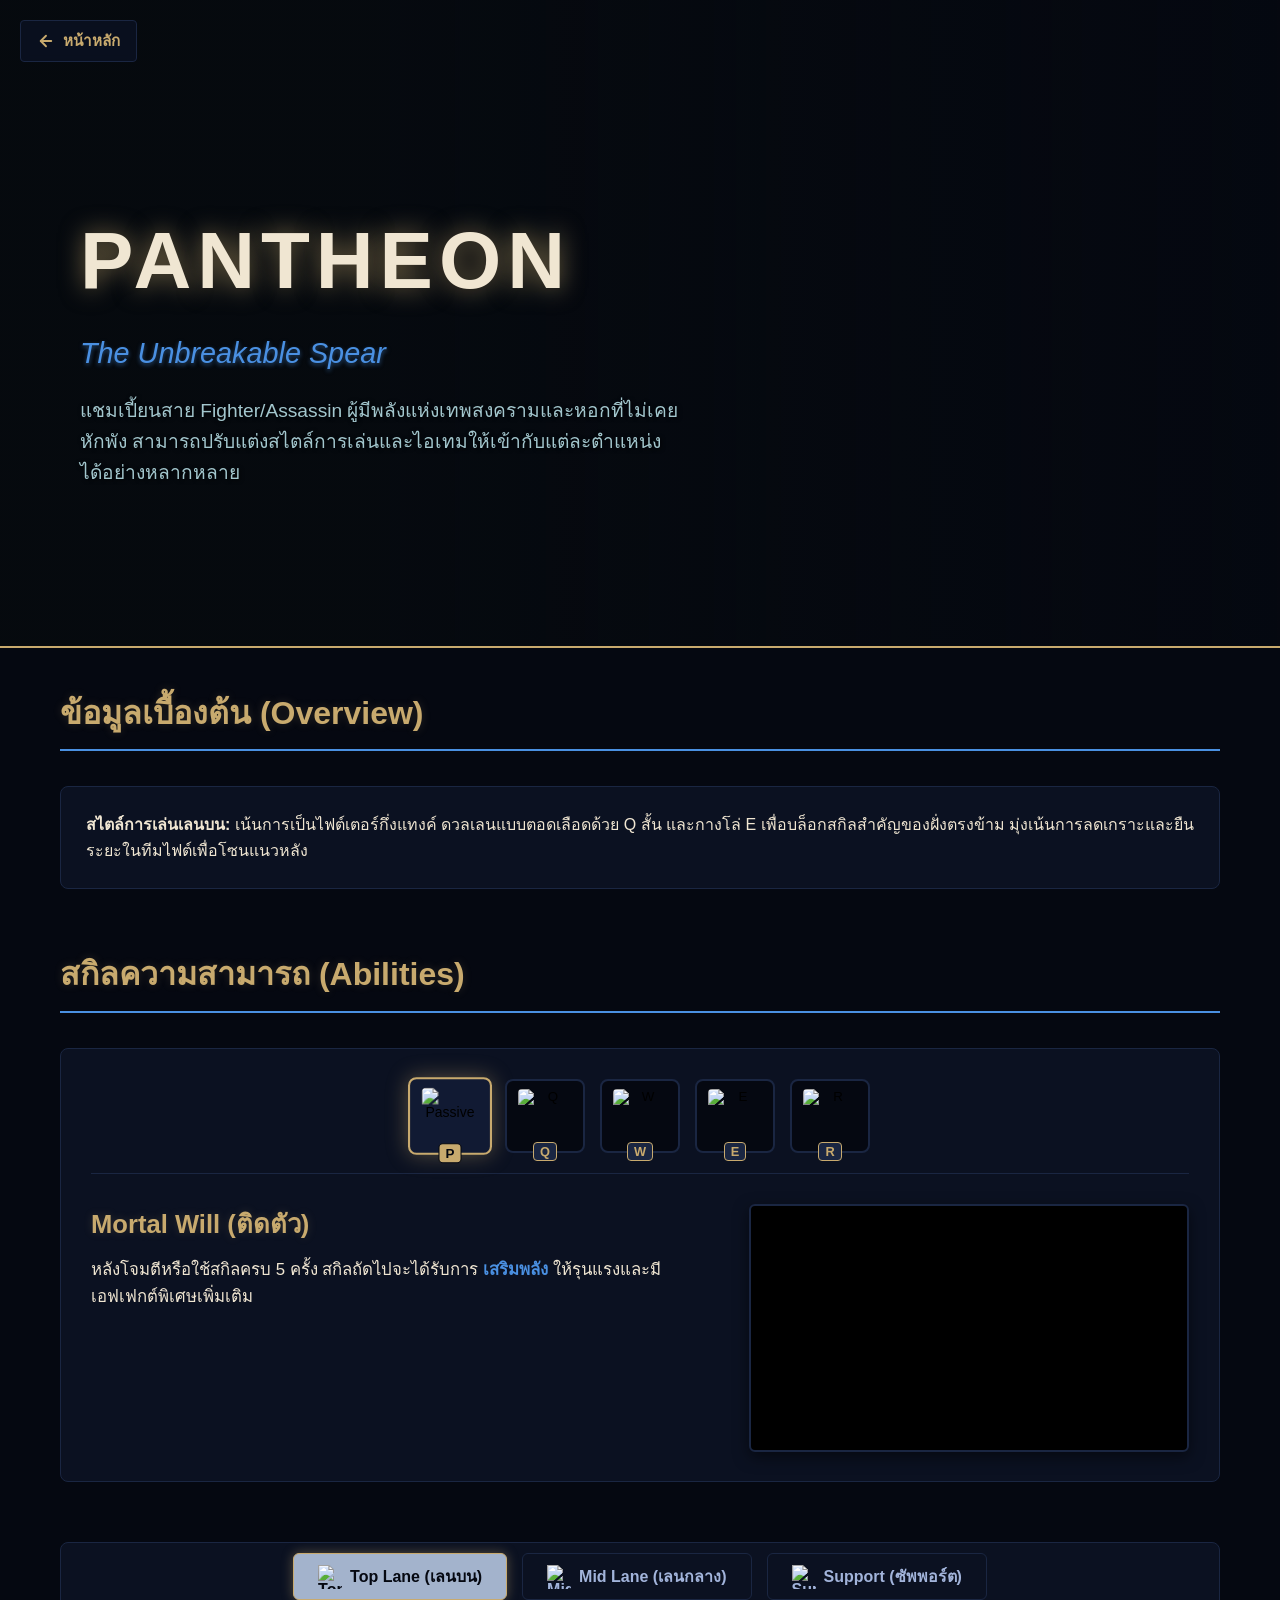
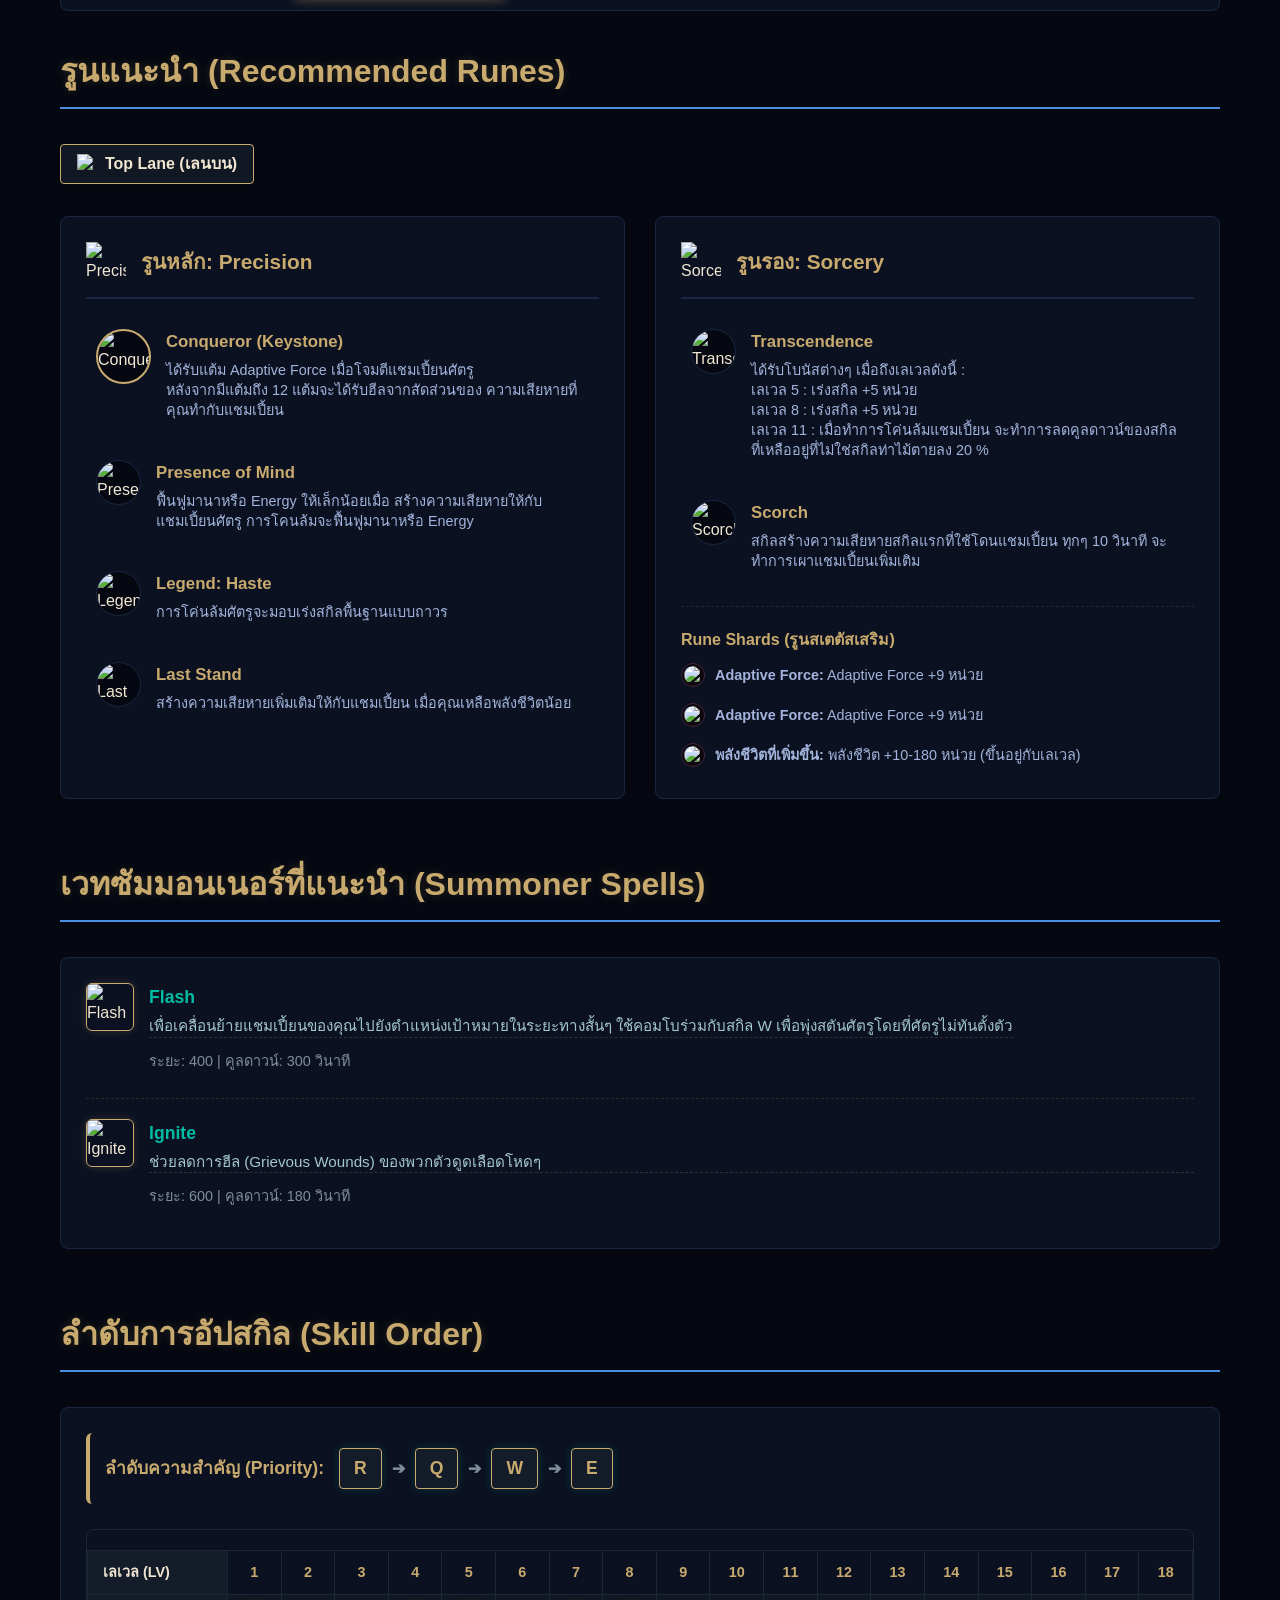
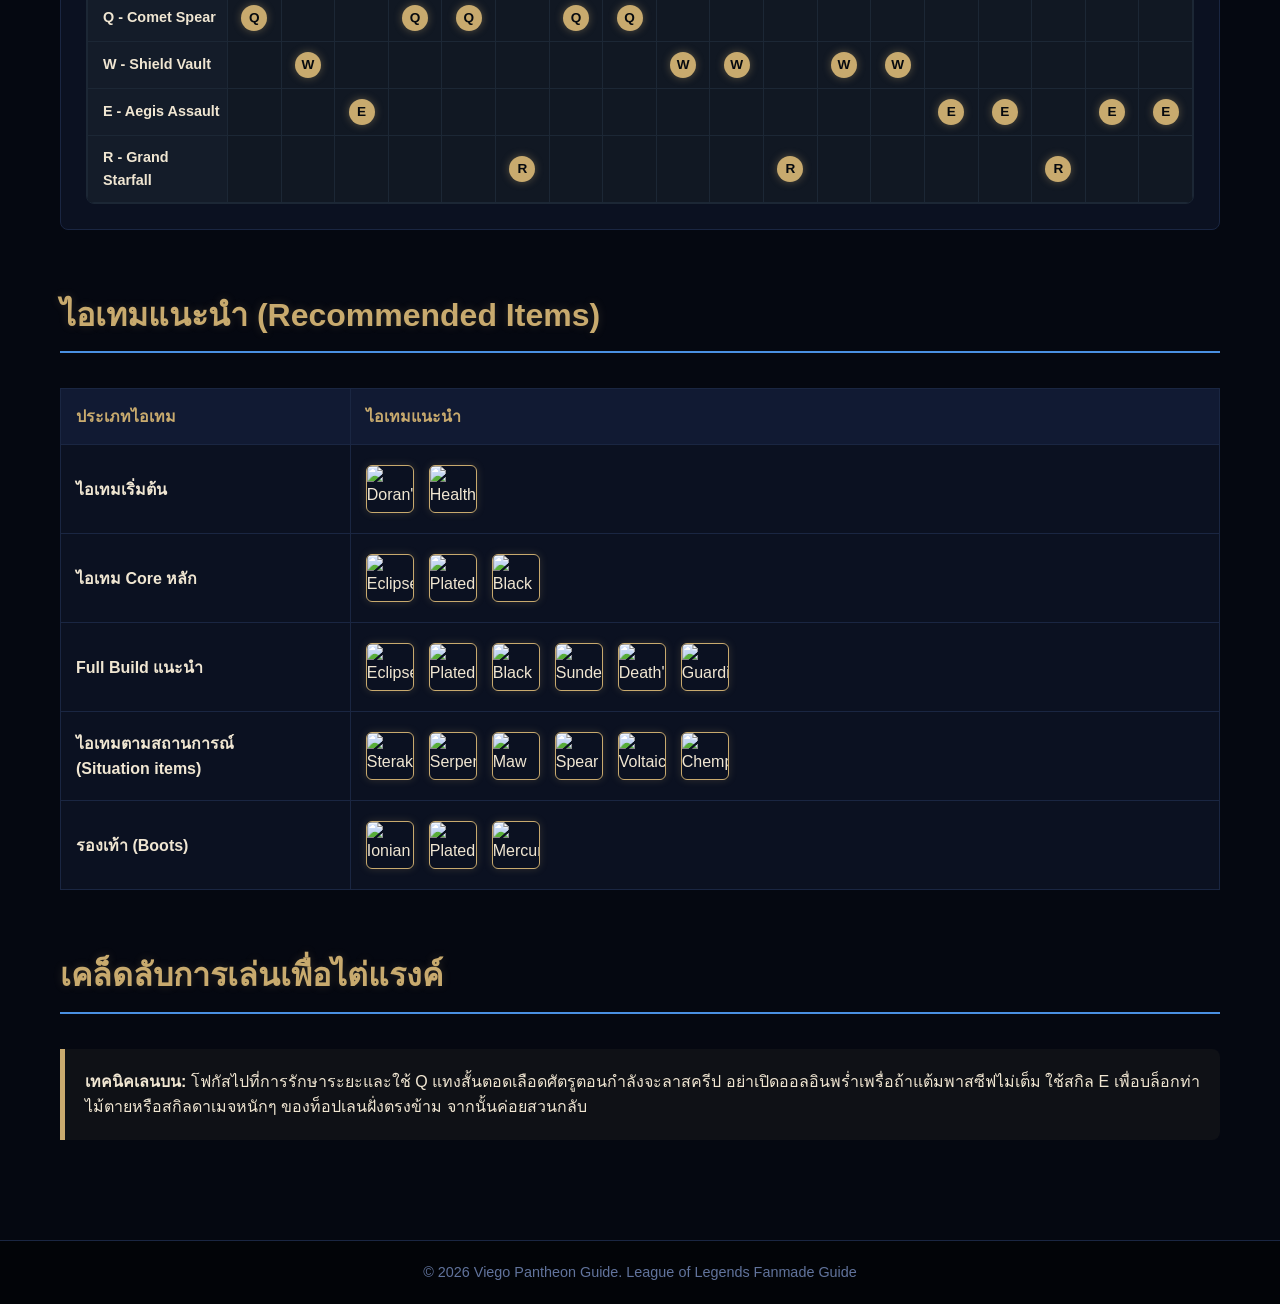
==== commit 306a7ae6: "Change Respondsive" ====
--- a/Pantheon-guide.html
+++ b/Pantheon-guide.html
@@ -14,10 +14,16 @@
             font-family: 'Segoe UI', Tahoma, Geneva, Verdana, sans-serif;
         }
 
+        img,
+        video {
+            max-width: 100%;
+        }
+
         body {
             background-color: #050811;
             color: #f0e6d2;
             line-height: 1.6;
+            overflow-x: hidden;
         }
 
         /* ปรับแต่ง Scrollbar */
@@ -42,7 +48,8 @@
         /* --- [1] อัปเกรด HERO SECTION --- */
         header {
             position: relative;
-            height: 550px;
+            min-height: 550px;
+            height: min(72vh, 650px);
             overflow: hidden;
             display: flex;
             align-items: center;
@@ -65,7 +72,7 @@
             z-index: 3;
             max-width: 1200px;
             margin: 0 auto;
-            padding: 0 40px;
+            padding: 88px clamp(20px, 5vw, 40px) 48px;
             width: 100%;
         }
 
@@ -74,26 +81,26 @@
         }
 
         header h1 {
-            font-size: 5rem;
+            font-size: clamp(3.2rem, 10vw, 5rem);
             color: #f0e6d2;
             text-transform: uppercase;
             margin-bottom: 5px;
             text-shadow: 0px 0px 25px rgba(200, 170, 110, 0.6);
-            letter-spacing: 6px;
+            letter-spacing: clamp(2px, 1vw, 6px);
             font-weight: 800;
         }
 
         header .subtitle {
-            font-size: 1.8rem;
+            font-size: clamp(1.25rem, 4vw, 1.8rem);
             color: #4a90e2;
             margin-bottom: 20px;
             font-style: italic;
-            letter-spacing: 2px;
+            letter-spacing: 0;
             text-shadow: 0px 2px 4px rgba(74, 144, 226, 0.5);
         }
 
         header p {
-            font-size: 1.2rem;
+            font-size: clamp(1rem, 2.8vw, 1.2rem);
             text-shadow: 1px 1px 4px rgba(0, 0, 0, 0.9);
             color: #a3c7ce;
         }
@@ -102,7 +109,7 @@
         .container {
             max-width: 1200px;
             margin: 0 auto;
-            padding: 40px 20px;
+            padding: clamp(28px, 5vw, 40px) clamp(14px, 4vw, 20px);
         }
 
         section {
@@ -115,8 +122,9 @@
             border-bottom: 2px solid #4a90e2;
             padding-bottom: 10px;
             margin-bottom: 35px;
-            font-size: 2rem;
+            font-size: clamp(1.45rem, 5vw, 2rem);
             text-shadow: 0 0 10px rgba(200, 170, 110, 0.2);
+            overflow-wrap: anywhere;
         }
 
         /* ปุ่มเลือกตำแหน่ง (Lane Tabs) */
@@ -129,6 +137,7 @@
             padding: 10px;
             border-radius: 8px;
             border: 1px solid #1a2642;
+            flex-wrap: wrap;
         }
 
         .tab-btn {
@@ -195,7 +204,7 @@
             background-color: #0b1121;
             border: 1px solid #1a2642;
             border-radius: 8px;
-            padding: 30px;
+            padding: clamp(16px, 4vw, 30px);
         }
 
         .ability-tabs {
@@ -205,6 +214,7 @@
             margin-bottom: 30px;
             border-bottom: 1px solid #1a2642;
             padding-bottom: 20px;
+            flex-wrap: wrap;
         }
 
         .ability-tabs .ability-btn {
@@ -292,6 +302,7 @@
 
         .ability-info {
             flex: 1;
+            min-width: 0;
         }
 
         .ability-info h3 {
@@ -360,6 +371,7 @@
             padding: 15px;
             border-radius: 6px;
             border-left: 4px solid #c8aa6e;
+            flex-wrap: wrap;
         }
 
         .priority-label {
@@ -372,6 +384,7 @@
             display: flex;
             align-items: center;
             gap: 10px;
+            flex-wrap: wrap;
         }
 
         .priority-badge {
@@ -494,6 +507,7 @@
             border: 1px solid #1a2642;
             border-radius: 8px;
             padding: 25px;
+            min-width: 0;
         }
 
         .tree-header {
@@ -562,6 +576,7 @@
             font-size: 0.9rem;
             color: #a2b4db;
             line-height: 1.4;
+            overflow-wrap: anywhere;
         }
 
         .shards-box {
@@ -611,6 +626,7 @@
             gap: 15px;
             flex-wrap: wrap;
             padding: 5px 0;
+            align-items: center;
         }
 
         .item-img-wrap {
@@ -780,6 +796,116 @@
             transform: translateX(-5px);
         }
 
+        @media (max-width: 767px) {
+            header {
+                min-height: 500px;
+                height: auto;
+                align-items: flex-end;
+            }
+
+            .header-bg {
+                background:
+                    linear-gradient(to bottom, rgba(6, 10, 15, 0.25), rgba(6, 10, 15, 0.96) 72%),
+                    url('https://ddragon.leagueoflegends.com/cdn/img/champion/splash/Pantheon_0.jpg') no-repeat 68% 12%/cover;
+            }
+
+            .header-content {
+                padding-top: 120px;
+            }
+
+            section {
+                margin-bottom: 44px;
+            }
+
+            .intro-box {
+                padding: 18px;
+            }
+
+            .tab-btn {
+                flex: 1 1 140px;
+                justify-content: center;
+                padding-inline: 14px;
+            }
+
+            .ability-tabs .ability-btn {
+                width: 64px;
+                padding: 6px;
+                flex: 0 0 64px;
+            }
+
+            .ability-tabs .ability-btn img {
+                width: 44px;
+                height: 44px;
+            }
+
+            .ability-content.active {
+                gap: 18px;
+            }
+
+            .skill-priority-box {
+                align-items: flex-start;
+            }
+
+            .rune-row,
+            .tree-header {
+                gap: 12px;
+            }
+
+            .rune-tree {
+                padding: 18px;
+            }
+
+            #items table,
+            #items thead,
+            #items tbody,
+            #items tr,
+            #items th,
+            #items td {
+                display: block;
+                width: 100% !important;
+            }
+
+            #items thead {
+                display: none;
+            }
+
+            #items tr {
+                border: 1px solid #1a2642;
+                margin-bottom: 14px;
+                background-color: #0b1121;
+            }
+
+            #items td {
+                border: 0;
+                padding: 14px;
+            }
+
+            #items td:first-child {
+                border-bottom: 1px solid #1a2642;
+                background-color: #111a33;
+            }
+
+            .item-img-wrap .tooltip-box {
+                position: fixed;
+                left: 14px;
+                right: 14px;
+                bottom: 18px;
+                width: auto;
+                max-height: 62vh;
+                overflow-y: auto;
+                transform: translateY(12px) scale(0.98);
+                z-index: 200;
+            }
+
+            .item-img-wrap .tooltip-box::before {
+                display: none;
+            }
+
+            .item-img-wrap:hover .tooltip-box {
+                transform: translateY(0) scale(1);
+            }
+        }
+
         @media (max-width: 480px) {
             .back-to-home {
                 top: 15px;
@@ -790,6 +916,38 @@
 
             .back-to-home span {
                 display: none;
+            }
+
+            .container {
+                padding-left: 12px;
+                padding-right: 12px;
+            }
+
+            header h1 {
+                font-size: clamp(2.5rem, 14vw, 3.2rem);
+            }
+
+            header .subtitle {
+                font-size: 1.3rem;
+            }
+
+            .rune-row {
+                align-items: flex-start;
+                padding: 8px 0;
+            }
+
+            .rune-icon {
+                width: 40px;
+                height: 40px;
+            }
+
+            .rune-icon.big {
+                width: 48px;
+                height: 48px;
+            }
+
+            .item-display-flex {
+                gap: 12px;
             }
         }
     </style>
